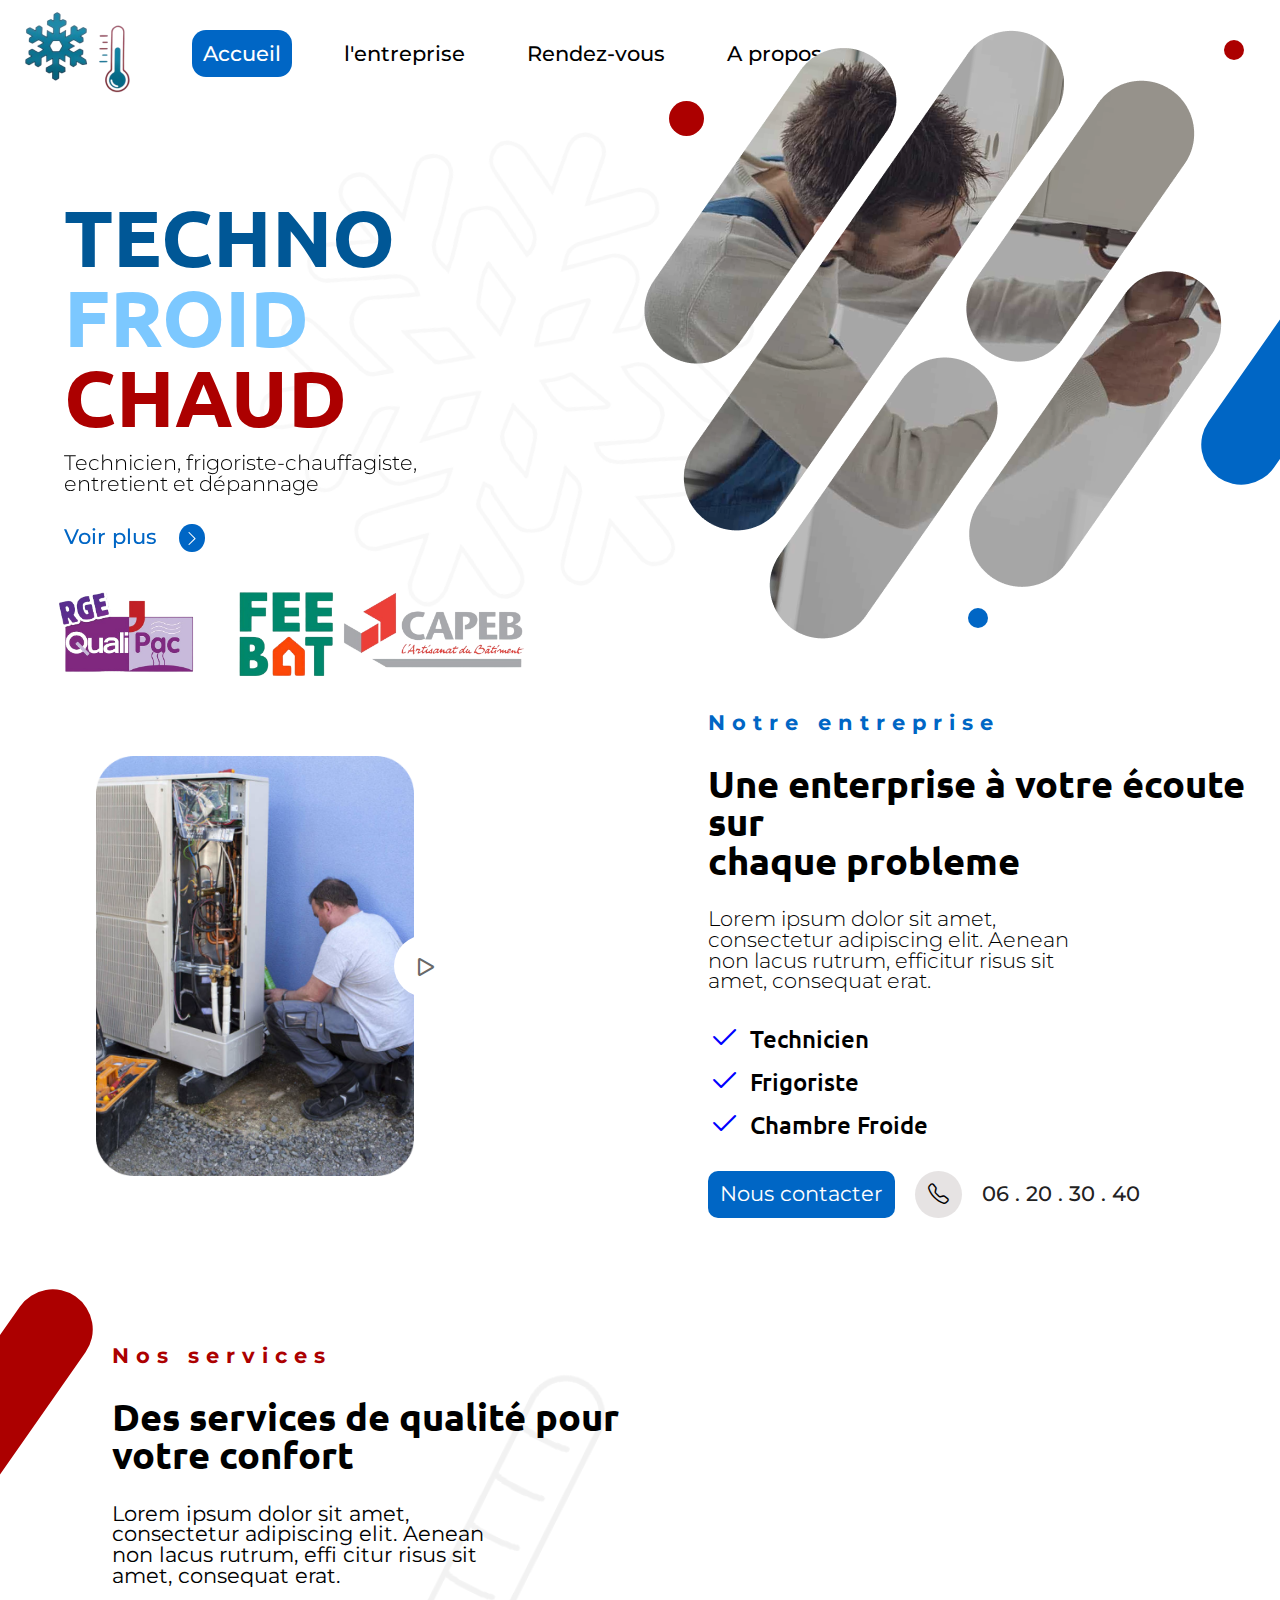
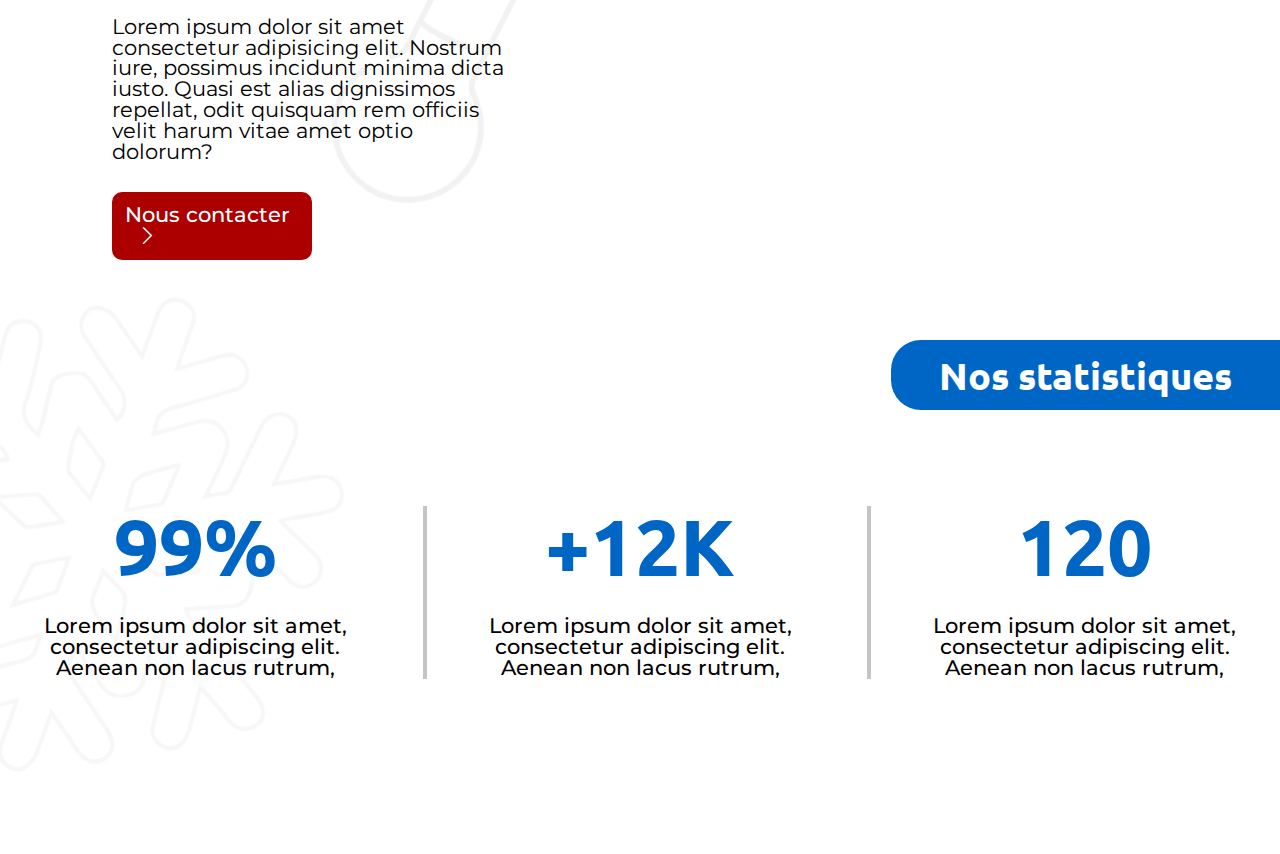
==== index.html @ da2370aa "add hot part and count part" ====
<!DOCTYPE html>
<html lang="en">
<head>
    <meta charset="UTF-8">
    <meta name="viewport" content="width=device-width, initial-scale=1.0">
    <link rel="icon" href="./images/icon.ico">
    <link rel="stylesheet" href="./assets/utils.css">
    <link rel="stylesheet" href="./assets/reset.css">
    <link rel="stylesheet" href="./assets/styles.css">
    <link rel="stylesheet" href="https://cdn.jsdelivr.net/npm/bootstrap-icons@1.11.3/font/bootstrap-icons.min.css">
    <link href="https://unpkg.com/aos@2.3.1/dist/aos.css" rel="stylesheet">
    <title>Techno Froid Chaud</title>
</head>
<header>
    <nav class="row ml-1 mt-05 navpc">
        <img src="./images/logo.png" alt="logo">
        <ul class="row gap-40 jc-c ai-c ml-3 navbar">
            <li><a href="#" class="nav_id">Accueil</a></li>
            <li><a href="#">l'entreprise</a></li>
            <li><a href="#">Rendez-vous</a></li>
            <li><a href="#">A propos</a></li>
        </ul>
    </nav>
    <nav class="row jc-spb ml-1 mt-05 navbar-phone z-3">
        <img src="./images/logo.png" alt="logo" class="logo">
        <i class="bi bi-list hamburger mr-1 showRotate"></i>
        <i class="bi bi-x-lg hiddenRotate cross abs"></i>
        <ul class="col abs gap-50 ai-c ml-3 navbar nav-links">
            <li><a href="#" class="nav_id">Accueil</a></li>
            <li><a href="#">l'entreprise</a></li>
            <li><a href="#">Rendez-vous</a></li>
            <li><a href="#">A propos</a></li>
        </ul>
        
    </nav>
 
</header>
<body>
    <span class="point-red red1" data-aos="fade-right"></span>
    <span class="point-red red2" data-aos="fade-down"></span>
    <span class="point-blue blue1" data-aos="fade-up"></span>
    <span class="oval-blue blue2"></span>
    <section class="row jc-b">
        <div class="ml-4 mt-6 z-1">
            <h1>
                <span class="bleu fs5">TECHNO</span>
                <span class="skyblue fs5">FROID</span><br>
                <span class="skyred fs5">CHAUD</span>
            </h1>
            <h4 class="subtitle mt-1 fs3">Technicien, frigoriste-chauffagiste, <br>entretient et dépannage </h4>
            <div class="row ai-c mt-2"> 
                <a href="#" class="more fs2">Voir plus
                <i class="bi bi-chevron-right cheveron"></i>
            </a>
            </div>
            <div class="row rge mt-2">
                <img src="./images/qualipac.png" alt="qualipac rge">
                <img src="./images/feebat.png" alt="qualipac rge">
                <img src="./images/capeb.png" alt="qualipac rge">   
            </div>
           
        </div>
        <div class="z-1"> 
            <img src="./images/personnage.png" alt="personnage" class="personnage">
        </div>
        <img src="./images/flocon.png" alt="flocon" class="abs flocon f1">
    </section>
    <section class="row jc-c gap-50 ml-4">
        <div class="row ai-c ml-2">
            <img src="./images/clim2.png" alt="climatisation" class="img-clim " data-aos="fade-up">
            <i class="bi bi-play"></i>
            <img src="./images/froide.png" alt="chambre froide" class="img-chambre-froide " data-aos="fade-down">
        </div>
        <div class="col gap-30 w-50">
            <h4 class="cold-subtitle">Notre entreprise</h4>
            <h2 class="cold-title">Une enterprise à votre écoute sur <br> chaque probleme</h2>
            <p class="cold-p">Lorem ipsum dolor sit amet, consectetur adipiscing elit. Aenean non lacus rutrum, efficitur risus sit amet, consequat erat.</p>
            <div class="col gap-10 jc-c cold-list">
                <div class="row ai-c gap-10">
                    <i class="bi bi-check2 blue fs2"></i>
                    <p class="cold-check-li">Technicien</p>
                </div>
                <div class="row ai-c gap-10">
                    <i class="bi bi-check2 blue fs2"></i>
                    <p class="cold-check-li">Frigoriste</p>
                </div>
                <div class="row ai-c gap-10">
                    <i class="bi bi-check2 blue fs2"></i>
                    <p class="cold-check-li">Chambre Froide</p>
                </div>
            </div>
            <div class="row ai-c gap-20">
                <a href="#" class="cold-btn">Nous contacter</a>
                <i class="bi bi-telephone cold-phone"></i>
                <a href="tel:06203040" class="cold-phone-number fs1-5">06 . 20 . 30 . 40</a>
            </div>
        </div>
    </section>
    <section class="row jc-c gap-50 ml-4 mt-6 relative">
        <div class="col gap-30 w-50 mt-2 pdl-3">
            <span class="oval-red red6"></span>
            <h4 class="hot-subtitle">Nos services</h4>
            <h2 class="hot-title">Des services de qualité pour <br> votre confort</h2>
            <p class="hot-p fs1-5">Lorem ipsum dolor sit amet, consectetur adipiscing elit. Aenean non lacus rutrum, effi citur risus sit amet, consequat erat.</p>
            <p class="hot-p">Lorem ipsum dolor sit amet consectetur adipisicing elit. Nostrum iure, possimus incidunt minima dicta iusto. Quasi est alias dignissimos repellat, odit quisquam rem officiis velit harum vitae amet optio dolorum?</p>
            <a class="hot-btn">Nous contacter &nbsp; <i class="bi bi-chevron-right"></i></a>
        </div>
        <div class="row jc-c ai-c gap-20">
            <span class="point-red red5" data-aos="fade-right"></span>
            <span class="point-red red4" data-aos="fade-down"></span>
           <img src="./images/chaleur.png" alt="chaleur" class="img-chaleur" data-aos="fade-right">
           <img src="./images/thermo.png" alt="thermo" class="img-thermo abs">
           <img src="./images/chaudierez.png" alt="image de chaudiere" class="img-chaudiere" data-aos="fade-left">
        </div>
    </section>
    <section class="mt-5 relative">
        <img src="./images/flocon.png" alt="flocon" class="abs flocon f2">
        <div class="stats-title-content row relative">
           
            <h1 class="stats-title">Nos statistiques</h1>
            <div class="target"></div>
            <span class="point-blue blue7" data-aos="fade-left"></span>
        </div>
        <div class="row jc-spb gap-50 mt-6 mr-2 ml-2">
            <div class="col jc-c ai-c gap-30 border-left">
                <p class="number" data-max="99" data-target="%">99%</p>
                <p class="text-c stats-subtitle">Lorem ipsum dolor sit amet, consectetur adipiscing elit. Aenean non lacus rutrum, </p>
            </div>
            <div class="col jc-c ai-c gap-30 border-left" >
              <div class="row jc-c ai-c">
                <span class="plus">+</span> <p class="number" data-max="12" data-target="K">12K</p>
              </div> 
                <p class="text-c stats-subtitle">Lorem ipsum dolor sit amet, consectetur adipiscing elit. Aenean non lacus rutrum, </p>
            </div>
            <div class="col jc-c ai-c gap-30">
                <p class="number" data-max="120">120</p>
                <p class="text-c stats-subtitle">Lorem ipsum dolor sit amet, consectetur adipiscing elit. Aenean non lacus rutrum, </p>
            </div>
        </div>
    </section>
    
    
    <script src="./assets/js/script.js"></script>
    <script src="https://unpkg.com/aos@2.3.1/dist/aos.js"></script>
    <script>
        AOS.init();
      </script>
</body>

</html>
---- assets/utils.css ----
/* Flex part */

.row{
    display: flex;
}

.col{
    display: flex;
    flex-direction: column;
}

.jc-c{
    justify-content: center;
}

.jc-b{
    justify-content: space-between;
}

.js-sa{
    justify-content: space-around;
}

.js-st{
    justify-content: flex-start;
}

.ai-c{
    align-items: center;
}


.ai-s{
    align-items: flex-start;
}

.f-w{
    flex-wrap: wrap;
}

.f-w-nw{
    flex-wrap: nowrap;
}

.gap-10{
    gap: 10px;
}

.gap-20{
    gap: 20px;
}

.gap-30{
    gap: 30px;
}

.gap-40{
    gap: 40px;
}

.gap-50{
    gap: 50px;
}

.gap-60{
    gap: 60px;
}


/* font-size */

.fs1{
    font-size: 1rem;
}

.fs1-5{
    font-size: 1.3rem;
}

.fs2{
    font-size: 2rem;
}

.fs3{
    font-size: 3rem;
}

.fs4{
    font-size: 4rem;
}

.fs5{
    font-size: 5rem;
}

@media screen and (max-width: 900px) {
    .fs1{
        font-size: 0.5rem;
    }

    .fs1-5{
        font-size: 0.8rem;
    }

    .fs2{
        font-size: 1.2rem;
    }

    .fs3{
        font-size: 1.5rem;
    }

    .fs4{
        font-size: 2rem;
    }

    .fs5{
        font-size: 3rem;
    }
    
}

/* text-position */

.text-c{
    text-align: center;
}

/*ul and a*/


a{
    text-decoration: none;
}

ul{
    list-style: none;
}


/*margin*/

.m-a{
    margin: auto;
}

.mt-05{
    margin-top: 0.5rem;
}

.mt-1{
    margin-top: 1rem;
}

.mt-2{
    margin-top: 2rem;
}

.mt-3{
    margin-top: 3rem;
}

.mt-4{
    margin-top: 4rem;
}

.mt-5{
    margin-top: 5rem;
}

.mt-6{
    margin-top: 6rem;
}

.ml-1{
    margin-left: 1rem;
}

.ml-2{
    margin-left: 2rem;
}

.ml-3{
    margin-left: 3rem;
}

.ml-4{
    margin-left: 4rem;
}

.mr-1{
    margin-right: 1rem;
}

.mr-2{
    margin-right: 2rem;
}

.mr-3{
    margin-right: 3rem;
}

.mr-4{
    margin-right: 4rem;
}

.mr-5{
    margin-right: 10rem;
}

.mb-1{
    margin-bottom: 1rem;
}

.fw-bold{
    font-weight: bold;
}

.mb-2{
    margin-bottom: 2rem;
}

.mb-3{
    margin-bottom: 3rem;
}

.mb-4{
    margin-bottom: 4rem;
}

.br-0{
    border-radius: 0 !important;
}


/*Colors*/

.grey{
    color: #333;
}

.white{
    color: #fff;
}

.black{
    color: #000;
}

.red{
    color: red;
}

.blue{
    color: blue;
}

.green{
    color: green;
}

.light-green{
    color: #9DFF00;
}

.yellow{
    color: yellow;
}

.orange{
    color: orange;
}

.purple{
    color: purple;
}

/*background-color*/

.bg-grey{
    background-color: #333;
}

.bg-white{
    background-color: #fff;
}

.bg-black{
    background-color: #000;
}

.bg-red{
    background-color: red;
}

.bg-blue{
    background-color: blue;
}

.bg-green{
    background-color: green;
}

.bg-yellow{
    background-color: yellow;
}

.bg-orange{
    background-color: orange;
}

.bg-purple{
    background-color: purple;
}



/**/

.pdt-1{
    padding-top: 1rem;
}

.pdt-2{
    padding-top: 2rem;
}

.pdt-3{
    padding-top: 3rem;
}

.pdt-4{
    padding-top: 4rem;
}

.pdt-6{
    padding-top: 6rem;
}

.pdt-15{
    padding-top: 15rem;
}

.pdl-1{
    padding-left: 1rem;
}

.pdl-2{
    padding-left: 2rem;
}

.pdl-3{
    padding-left: 3rem;
}

.pdl-4{
    padding-left: 4rem;
}

.pdr-1{
    padding-right: 1rem;
}


.pdr-2{
    padding-right: 2rem;
}

.pdr-3{
    padding-right: 3rem;
}

.pdr-4{
    padding-right: 4rem;
}


.pdb-1{
    padding-bottom: 1rem;
}

.pdb-2{
    padding-bottom: 2rem;
}

.pdb-3{
    padding-bottom: 3rem;
}

.pdb-4{
    padding-bottom: 4rem;
}

/* position */

.abs{
    position: absolute;
}

/*z-index*/

.z-1{
    z-index: 1;
}

.z-2{
    z-index: 2;
}

.z-3{
    z-index: 3;
}

.z-4{
    z-index: 4;
}

.w-35 {
    width: 35em
}

.w-50{
    width: 50%;
}

.w-75{
    width: 75%;
}


.hidden{
    display: none;
}

.bleu{
    color: #005796;
}

.skyblue{
    color : #7CC8FF;
}

.skyred{
    color : #AC0000;
}

.relative{
    position: relative;
}
---- assets/styles.css ----
@import url('https://fonts.googleapis.com/css2?family=Montserrat:ital,wght@0,100..900;1,100..900&family=Ubuntu:ital,wght@0,300;0,400;0,500;0,700;1,300;1,400;1,500;1,700&display=swap');

body , header , footer{
    overflow-x: hidden;
}
.navbar {
    font-family: 'Montserrat', sans-serif;
}

.navbar a{
    color: black;
    padding: 0.7rem;
    font-size: 1.3rem;
    font-weight: 500;
}

.navbar-phone {
    font-family: 'Montserrat', sans-serif;
    display: none;
}

.navbar-phone a{
    color: black;
    padding: 0.7rem;
    font-size: 1.3rem;
    font-weight: 500;
}

.nav_id{
    color: white !important;
    background-color: #0066C5;
    border-radius: 14px;
}

.point-red{
    display: block;
    background-color: #AC0000;
    border-radius: 50%;
    position: absolute;
}


.point-blue{
    display: block;
    background-color: #0066C5;
    border-radius: 50%;
    position: absolute;
}


.oval-blue{
    display: block;
    background-color: #0066C5;
    border-radius: 60px;
    position: absolute;
}


.oval-red{
    display: block;
    background-color: #AC0000;
    border-radius: 60px;
    position: absolute;
}

.hamburger{
    display: none;
    z-index: 1000;
} 

.cross{
    display: none;
    z-index: 1000;
    right: 20px;
}

.showRotate{
    opacity: 1;
    transition: all 0.8s ease;
}

.hiddenRotate{
    opacity: 0;
    transform: rotate(180deg);
    transition: all 0.5s ease;
}   


.nav-links{
    right: -100%;
    top: 0px;
    padding: 3rem;
    background-color: rgb(255, 255, 255);
    box-shadow: 0px 0px 10px rgba(0, 0, 0, 0.1);
    transition: all 0.5s ease;
}

.open{
    right: 0px;
    transition: all 0.5s ease;
    z-index: 3;
}

@media screen and (max-width: 900px){
    .navpc {
        display: none;
    }

    .navbar-phone{
        display: flex;
        justify-content: space-between;
        align-items: center;
    }
    .hamburger{
        display: block;
        font-size: 2.5rem;
        cursor: pointer;
    }

    .cross{
        display: block;
        font-size: 2.5rem;
        cursor: pointer;
    }
    
}

/*header part*/

h1 span{
    font-size: 3.5rem;
    font-family: 'Ubuntu', sans-serif;
    font-weight: 700;
    animation: titleAnim 1s ease;
}


@keyframes titleAnim{
    0%{
        margin-left: -8rem;
    }
    100%{
        margin-left: 0rem;
    }
    
}



.subtitle{
    font-size: 1.3rem;
    font-family: 'Montserrat', sans-serif;
    font-weight: 300;
}

.more{
    font-size: 1.3rem;
    font-family: 'Montserrat', sans-serif;
    font-weight: 500;
    color: #0066C5;
}

.cheveron{
    font-size: 1rem;
    color: #ffffff;
    background-color: #0066C5;
    padding: 0.3rem;
    margin-left: 1rem;
    border-radius: 50%;
    animation: animCheveron 4s infinite;
    transition: all 0.5s ease;
}


@keyframes animCheveron{
    0%{
        margin-left: 1rem;
    }
    50%{
        margin-left: 1.5rem;
    }
    100%{
        margin-left: 1rem;
    }
    
}

.flocon{
    opacity: 0.03;
    height: 550px;
    z-index: 0;
    transform: rotate(80deg);
    pointer-events: none;
}

.f1{
    right: 500px;
    top: 95px;
    z-index: 0;
}


.personnage {
   margin-top: -6rem;
}

.red1{
    right: 576px;
    height: 35px;
    width: 35px;
}

.red2{
    right: 36px;
    top: 40px;
    height: 20px;
    width: 20px;
}

.blue1{
    right: 292px;
    top: 608px;
    height: 20px;
    width: 20px;
}



.blue2{
    right: -50px;
    top: 250px;
    height: 250px; 
    width: 80px;
    transform: rotate(35deg);
}

.rge img{
    height: 110px;
    margin-left: -3rem;
}

.img-clim{
    height: 420px;
    margin-right: -20px;
}

.img-chambre-froide{
    height: 380px;
    margin-left: -20px;
    margin-top: 90px;
}

.bi-play{
    font-size: 2rem;
    color: #696969;
    padding: 1rem;
    border-radius: 50%;
    background-color: rgb(255, 255, 255);
    height: 30px;
    z-index: 3;
}

.cold-subtitle{
    font-size: 1.3rem;
    font-family: 'Montserrat', sans-serif;
    font-weight: 700;
    letter-spacing: 7px;
    color: #0066C5;
}

.cold-title{
    font-size: 2.4rem;
    font-family: 'Ubuntu', sans-serif;
    font-weight: 700;
    color: #000000;
}

.cold-p{
    font-size: 1.3rem;
    font-family: 'Montserrat', sans-serif;
    font-weight: 300;
    color: #000000;
    width: 70%;
}

.cold-list{
    font-size: 1.3rem;
    font-family: 'Montserrat', sans-serif;
    font-weight: 300;
    color: #000000;
    width: 70%;
}
.cold-check-li{
    font-size: 1.5rem;
    font-family: 'Ubuntu', sans-serif;
    font-weight: 500;
}


.cold-btn{
    color: white;
    padding: 0.8rem;
    background-color: #0066C5;
    border-radius: 10px;
    font-size: 1.3rem;
    font-family: 'Montserrat', sans-serif;
    transition: all 0.5s ease;
}

.cold-btn:hover{
    background-color: #045397;
    transition: all 0.5s ease;
    box-shadow: 0px 0px 10px rgba(0, 0, 0, 0.1);
}

.cold-phone{
    background-color: #e6e3e3;
    padding: .8rem;
    font-size: 1.3rem;
    border-radius: 50%;
}

.cold-phone-number{
    color: #222222;
    font-family: 'Montserrat', sans-serif;
    font-weight: 500;
}



.hot-subtitle{
    font-size: 1.3rem;
    font-family: 'Montserrat', sans-serif;
    font-weight: 700;
    letter-spacing: 7px;
    color: #AC0000;
}

.hot-title{
    font-size: 2.4rem;
    font-family: 'Ubuntu', sans-serif;
    font-weight: 700;
    color: #000000;
}

.hot-p{
    width: 70%;
    font-size: 1.3rem;
    font-family: 'Montserrat', sans-serif;
}

.hot-btn{
    color: white;
    padding: 0.8rem;
    background-color: #AC0000;
    border-radius: 10px;
    font-size: 1.3rem;
    font-family: 'Montserrat', sans-serif;
    transition: all 0.5s ease;
    width: 30%;
    font-weight: 500;
}

.hot-btn:hover{
    background-color: #810101;
    transition: all 0.5s ease;
    box-shadow: 0px 0px 10px rgba(0, 0, 0, 0.1);
    cursor: pointer;
}


.img-thermo{
    height: 600px;
    right: 33rem;
}

.img-chaleur{
    height: 450px;
}

.img-chaudiere{
    height: 350px;
}

.red4{
    right: 256px;
    top: 0px;
    height: 30px;
    width: 30px;
    z-index: 3;
}  

.red5{
    right: 600px;
    top: 450px;
    height: 20px;
    width: 20px;
    z-index: 3;
}  

.red6{
    left: -100px;
    top: -40px;
    height: 250px; 
    width: 80px;
    transform: rotate(35deg);
}


.stats-title{
    display: block;
    font-size: 2.4rem;
    font-family: 'Ubuntu', sans-serif;
    font-weight: 700;
    color: #ffffff;
    background-color: #0066C5;
    text-align: right ;
    border-top-left-radius: 30px;
    border-bottom-left-radius: 30px;  
    padding: 1rem 3rem;
}


.f2{
    left: -180px;
    top: -80px;
}


.stats-title-content{
    display: flex;
    justify-content: flex-end;
}


.blue7{
    right: 450px;
    top: 20px;
    height: 30px;
    width: 30px;
    z-index: 3;
}

.number{
    font-size: 5rem;
    font-family: 'Ubuntu', sans-serif;
    font-weight: 700;
    color: #0066C5;
}

.stats-subtitle{
    font-size: 1.3rem;
    font-family: 'Montserrat', sans-serif;
    font-weight: 500;
}

.border-left{
    border-right: 4px solid #c5c5c5;
    padding-right: 4rem;
}

.plus{
    font-size: 5rem;
    color: #0066C5;
    font-weight: 700;
    font-family: 'Ubuntu', sans-serif;
}
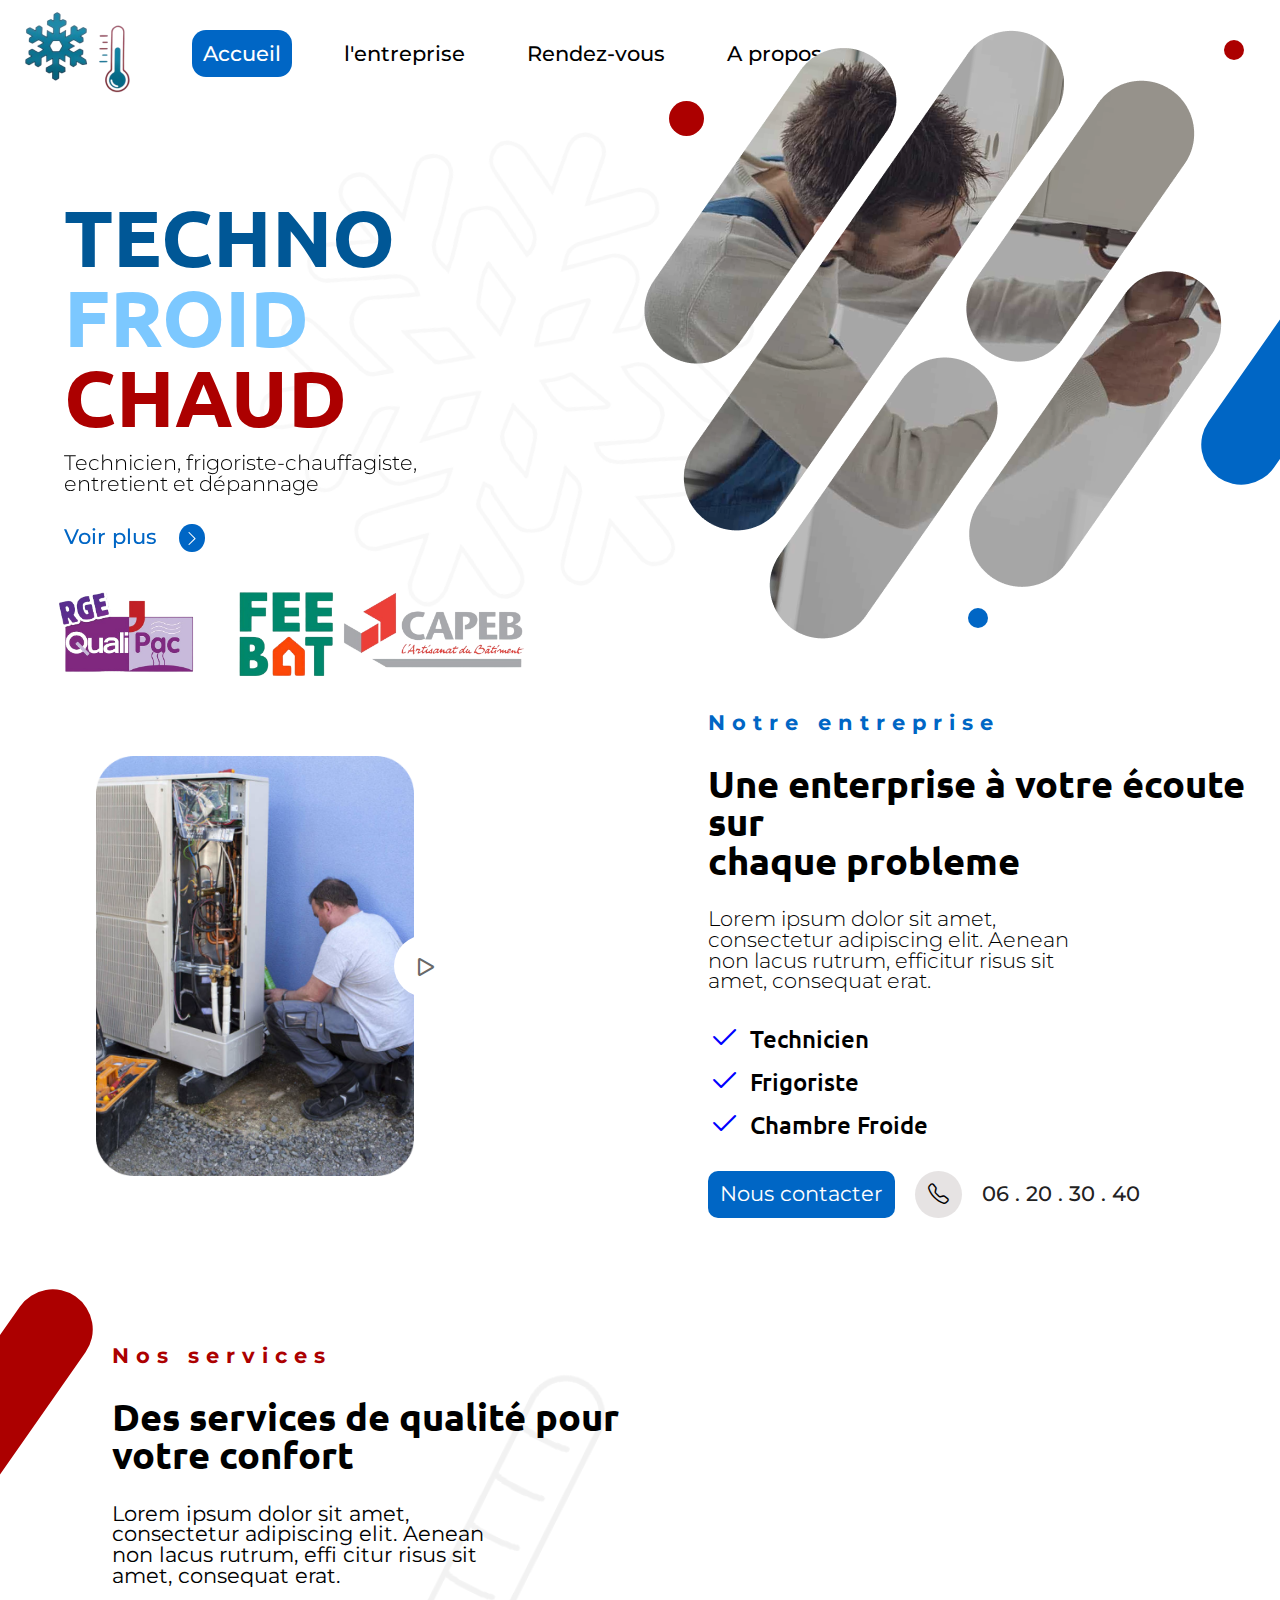
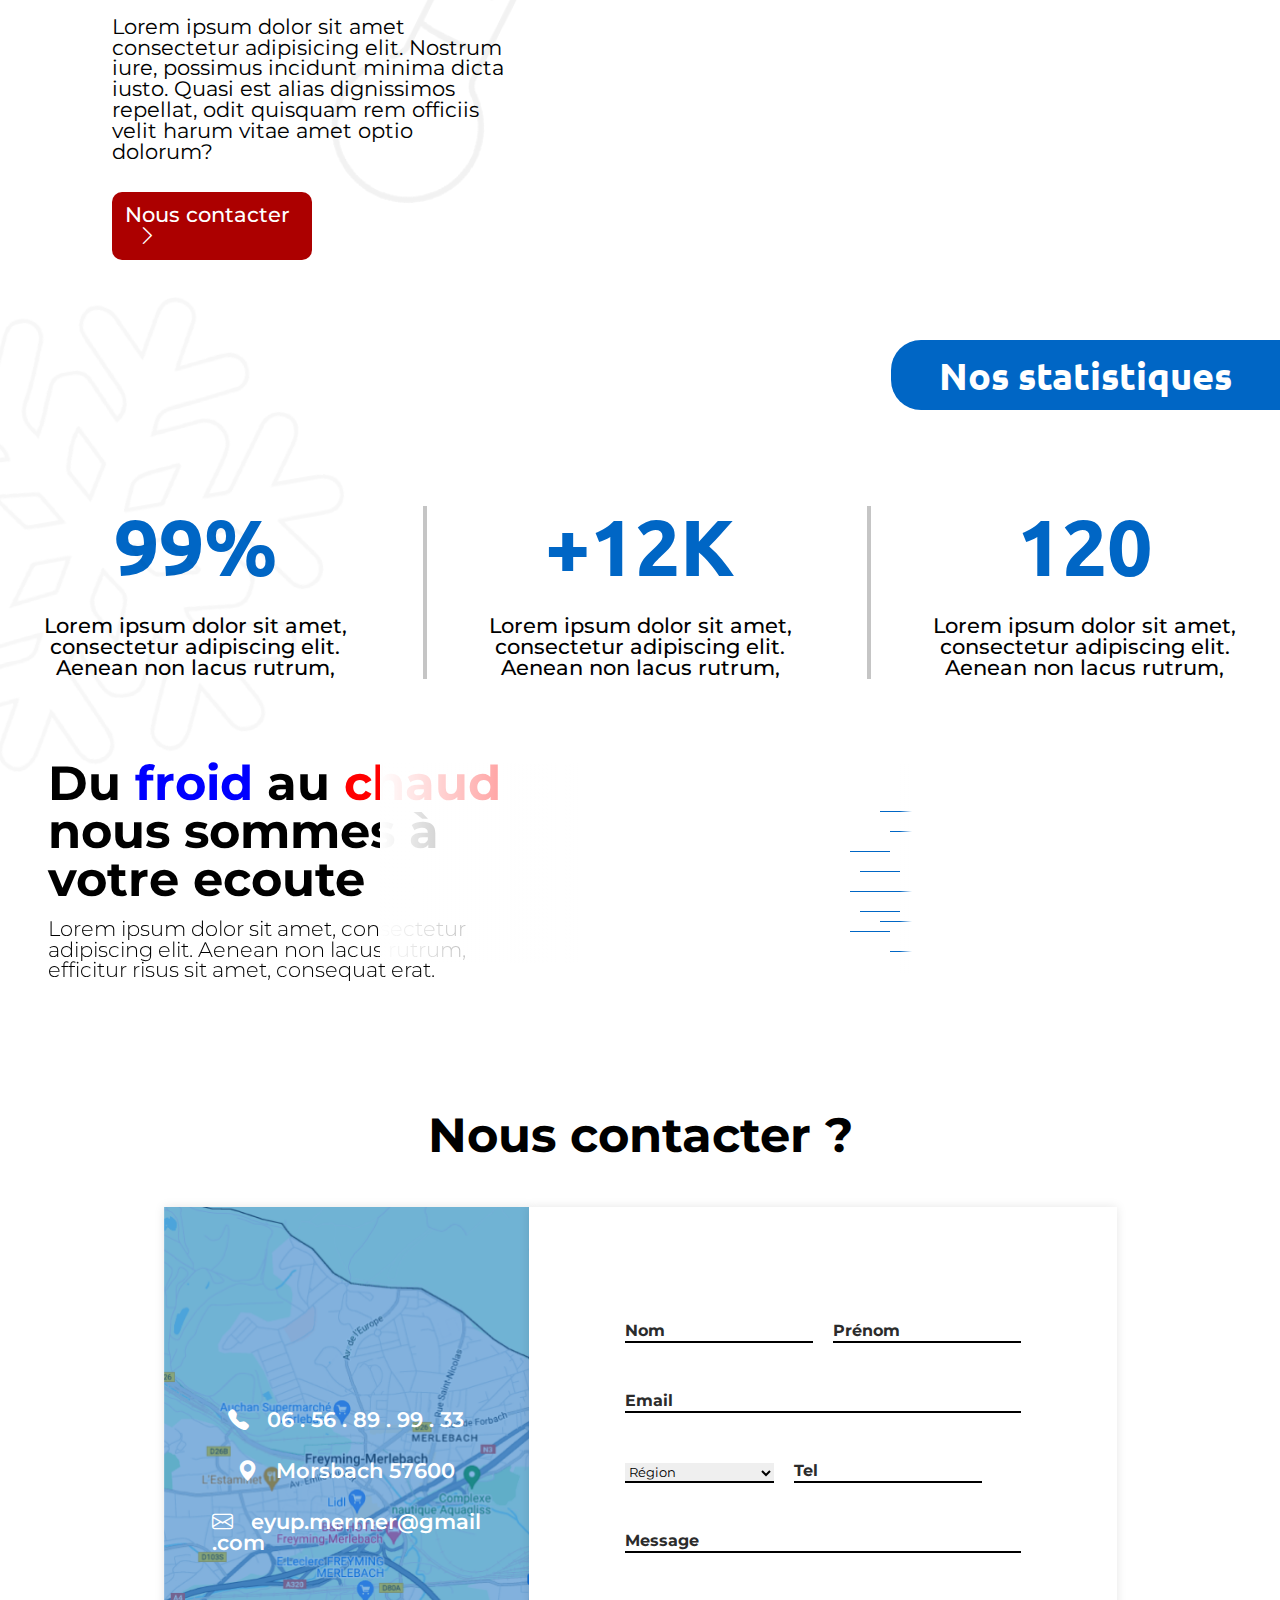
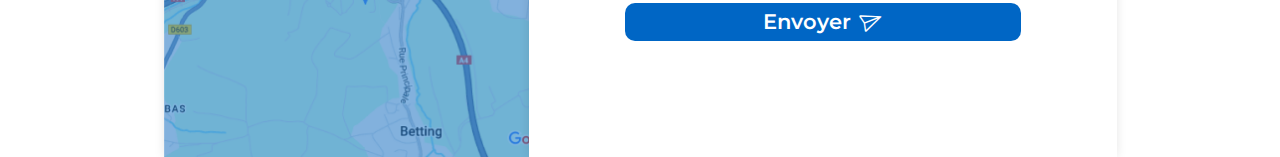
==== commit 599c8feb: "ajout du formulaire et de l'animation vent" ====
--- a/index.html
+++ b/index.html
@@ -1,14 +1,24 @@
 <!DOCTYPE html>
-<html lang="en">
+<html lang="fr">
 <head>
     <meta charset="UTF-8">
     <meta name="viewport" content="width=device-width, initial-scale=1.0">
+    <meta name="description" content="Techno Froid Chaud, une entreprise de technicien, frigoriste-chauffagiste, entretient et dépannage">
     <link rel="icon" href="./images/icon.ico">
     <link rel="stylesheet" href="./assets/utils.css">
     <link rel="stylesheet" href="./assets/reset.css">
     <link rel="stylesheet" href="./assets/styles.css">
     <link rel="stylesheet" href="https://cdn.jsdelivr.net/npm/bootstrap-icons@1.11.3/font/bootstrap-icons.min.css">
     <link href="https://unpkg.com/aos@2.3.1/dist/aos.css" rel="stylesheet">
+    <!-- Google tag (gtag.js) -->
+    <script async src="https://www.googletagmanager.com/gtag/js?id=G-JNS7M0CRRK"></script>
+    <script>
+    window.dataLayer = window.dataLayer || [];
+    function gtag(){dataLayer.push(arguments);}
+    gtag('js', new Date());
+
+    gtag('config', 'G-JNS7M0CRRK');
+    </script>
     <title>Techno Froid Chaud</title>
 </head>
 <header>
@@ -128,7 +138,7 @@
             </div>
             <div class="col jc-c ai-c gap-30 border-left" >
               <div class="row jc-c ai-c">
-                <span class="plus">+</span> <p class="number" data-max="12" data-target="K">12K</p>
+                <span class="plus">+</span> <p class="number" data-max="13" data-target="K">12K</p>
               </div> 
                 <p class="text-c stats-subtitle">Lorem ipsum dolor sit amet, consectetur adipiscing elit. Aenean non lacus rutrum, </p>
             </div>
@@ -137,6 +147,83 @@
                 <p class="text-c stats-subtitle">Lorem ipsum dolor sit amet, consectetur adipiscing elit. Aenean non lacus rutrum, </p>
             </div>
         </div>
+    </section>
+
+    <section class="mt-5 ml-3 row relative">
+    <div>
+        <h2 class="vent">Du <span class="blue"> froid </span> au <span class="red"> chaud </span>nous sommes à votre ecoute</h2>
+        <p class="vent-p mt-1">Lorem ipsum dolor sit amet, consectetur adipiscing elit. Aenean non lacus rutrum, efficitur risus sit amet, consequat erat.</p>
+    </div>
+    <div class="relative ventilo">
+        <img src="./images/elicer.png" alt="elice" class="elicer" data-aos="fade-right">
+        <ul>
+            <li class="vent-trait1"></li>
+            <li class="vent-trait2"></li>
+            <li class="vent-trait3"></li>
+            <li class="vent-trait4"></li>
+            <li class="vent-trait5"></li>
+            <li class="vent-trait6"></li>
+            <li class="vent-trait7"></li>
+            <li class="vent-trait8"></li>
+            <li class="vent-trait9"></li>
+            <li class="vent-trait10"></li>
+            <li class="vent-trait11"></li>
+            <li class="vent-trait12"></li>
+            <li class="vent-trait13"></li>
+            <li class="vent-trait14"></li>
+            <li class="vent-trait15"></li>
+        </ul>
+
+        <div class="fondu abs"></div>
+        <div class="fondu2 abs"></div>
+
+    </div>
+    </section>
+
+    <section>
+        <h2 class="text-c fs3 mb-3 montserrat bold">Nous contacter ?</h2>
+    <div class="row jc-c ai-c">
+        <div class="col gap-30 info-carte ai-c jc-c">
+            <p><i class="bi bi-telephone-fill"></i> &nbsp; 06 . 56 . 89 . 99 . 33</p>
+            <p><i class="bi bi-geo-alt-fill"></i> &nbsp; Morsbach 57600</p>
+            <p><i class="bi bi-envelope"></i> &nbsp; eyup.mermer@gmail<br>.com</p>
+        </div>
+        <div class="form-content col jc-c ai-c"> 
+        <form action="./assets/php/mail.php" method="post" class="col gap-50">
+        <div class="row gap-20">
+        <div class="col relative">
+            <input type="text" name="nom" id="nom" placeholder="Dupont" class="form-test"  maxlength="15" required>
+            <label class="label-form abs" for="nom">Nom</label>
+        </div>
+        <div class="col relative">
+            <input type="text" name="prenom" id="prenom" placeholder="Jean" class="form-test"  maxlength="15" required>
+            <label class="label-form abs" for="prenom">Prénom</label>
+        </div>
+        </div>
+        <div class="col relative">
+            <input type="email" name="email" id="email" placeholder="Email" class="form-test" maxlength="30" required>
+            <label class="label-form abs" for="email">Email</label>
+        </div>
+            <div class="row gap-20">
+            <select name="region" class="form-test2" required>
+                <option value="" disabled selected class="defaultselec">Région</option>
+                <option value="Forbach">Moselle</option>
+                <option value="Metz">Alsace</option>
+                <option value="Meurthe">Meurthe-et-Moselle</option>
+              </select>    
+            <div class="col relative">
+            <input type="tel" name="tel" id="tel" placeholder="Téléphone" class="form-test" maxlength="20">
+            <label class="label-form abs" for="tel">Tel</label>
+            </div>
+        </div>
+        <div class="col relative">     
+            <input name="message" id="message" cols="30" rows="10" placeholder="J'ai besoin d'aide pour ma chaudière" class="form-test"></input>
+            <label class="label-form abs" for="message">Message</label>
+        </div>
+            <button type="submit" class="send ">Envoyer <span class="plane"><i class="bi bi-send"></i></span></button>
+        </form>
+        </div>
+    </div>
     </section>
     
     
--- a/assets/utils.css
+++ b/assets/utils.css
@@ -446,4 +446,18 @@
 
 .relative{
     position: relative;
+}
+
+
+.montserrat{
+    font-family: 'Montserrat', sans-serif;
+}
+
+.ubuntu{
+    font-family: 'Ubuntu', sans-serif;
+}
+
+
+.bold{
+    font-weight: bold;
 }--- a/assets/styles.css
+++ b/assets/styles.css
@@ -2,6 +2,7 @@
 
 body , header , footer{
     overflow-x: hidden;
+    width: 100vw;
 }
 .navbar {
     font-family: 'Montserrat', sans-serif;
@@ -464,4 +465,404 @@
     color: #0066C5;
     font-weight: 700;
     font-family: 'Ubuntu', sans-serif;
-}+}
+
+
+.vent{
+    font-size: 3rem;
+    font-family: 'Montserrat', sans-serif;
+    font-weight: 700;
+    width: 50%;
+}
+
+.vent-p{
+    font-size: 1.3rem;
+    font-family: 'Montserrat', sans-serif;
+    font-weight: 300;
+    width: 50%;
+}
+
+
+.elicer{
+    transform-origin: 51% 48%;
+    transform: rotate(180deg);
+    animation: rotate 1s infinite linear;
+    position: absolute;
+    pointer-events: none;
+}
+
+
+@keyframes rotate{
+    0%{
+        transform: rotate(0deg);
+    }
+    100%{
+        transform: rotate(360deg);
+    }
+    
+}
+
+
+.ventilo{
+    height: 400px;
+    width: 400px;
+    margin-top: -3rem;
+}
+
+
+
+@keyframes trait {
+    0%{
+        opacity: 1;
+        right: 300px;
+    }
+
+    99%{
+        right: 800px;
+    }
+
+    100%{
+        opacity: 0;
+        right: 300px;
+    }
+    
+}
+
+.vent-trait1{
+    height: 0.3px;
+    width: 90px;
+    background-color: #0066C5;
+    position: absolute;
+    top: 180px;
+    right: 340px;
+    animation: trait 2s infinite linear;
+}
+
+.vent-trait2{
+    height: 0.3px;
+    width: 40px;
+    background-color: #0066C5;
+    position: absolute;
+    top: 100px;
+    right: 320px;
+    animation: trait 2s infinite linear;
+    animation-delay: 1s;
+}
+
+.vent-trait3{
+    height: 0.3px;
+    width: 40px;
+    background-color: #0066C5;
+    position: absolute;
+    top: 260px;
+    right: 320px;
+    animation: trait 2s infinite linear;
+    animation-delay: 1.2s;
+}
+
+
+.vent-trait4{
+    height: 0.3px;
+    width: 40px;
+    background-color: #0066C5;
+    position: absolute;
+    top: 180px;
+    right: 380px;
+    animation: trait 2s infinite linear;
+    animation-delay: 1.4s;
+
+}
+
+
+.vent-trait5{
+    height: 0.3px;
+    width: 40px;
+    background-color: #0066C5;
+    position: absolute;
+    top: 140px;
+    right: 310px;
+    animation: trait 2s infinite linear;
+    animation-delay: 1.6s;
+
+}
+
+.vent-trait6{
+    height: 0.3px;
+    width: 40px;
+    background-color: #0066C5;
+    position: absolute;
+    top: 220px;
+    right: 310px;
+    animation: trait 2s infinite linear;
+    animation-delay: 1.8s;
+}
+
+
+.vent-trait7{
+    height: 0.3px;
+    width: 40px;
+    background-color: #0066C5;
+    position: absolute;
+    top: 160px;
+    right: 380px;
+    animation: trait 2s infinite linear;
+    animation-delay: 2s;
+
+}
+
+
+
+.vent-trait8{
+    height: 0.3px;
+    width: 40px;
+    background-color: #0066C5;
+    position: absolute;
+    top: 200px;
+    right: 380px;
+    animation: trait 2s infinite linear;
+    animation-delay: 2.2s;
+
+}
+
+
+.vent-trait9{
+    height: 0.3px;
+    width: 40px;
+    background-color: #0066C5;
+    position: absolute;
+    top: 120px;
+    right: 350px;
+    animation: trait 2s infinite linear;
+    animation-delay: 2.4s;
+}
+
+
+.vent-trait10{
+    height: 0.3px;
+    width: 40px;
+    background-color: #0066C5;
+    position: absolute;
+    top: 240px;
+    right: 350px;
+    animation: trait 2s infinite linear;
+    animation-delay: 2.6s;
+}
+
+.vent-trait11{
+    height: 0.3px;
+    width: 40px;
+    background-color: #0066C5;
+    position: absolute;
+    top: 140px;
+    right: 390px;
+    animation: trait 2s infinite linear;
+    animation-delay: 2.8s;
+}
+
+.vent-trait12{
+    height: 0.3px;
+    width: 40px;
+    background-color: #0066C5;
+    position: absolute;
+    top: 220px;
+    right: 390px;
+    animation: trait 2s infinite linear;
+    animation-delay: 3s;
+}
+
+.vent-trait13{
+    height: 0.3px;
+    width: 40px;
+    background-color: #0066C5;
+    position: absolute;
+    top: 100px;
+    right: 360px;
+    animation: trait 2s infinite linear;
+    animation-delay: 3.2s;
+}
+
+.vent-trait14{
+    height: 0.3px;
+    width: 40px;
+    background-color: #0066C5;
+    position: absolute;
+    top: 210px;
+    right: 360px;
+    animation: trait 2s infinite linear;
+    animation-delay: 3.4s;
+}
+
+.vent-trait15{
+    height: 0.3px;
+    width: 40px;
+    background-color: #0066C5;
+    position: absolute;
+    top: 120px;
+    right: 330px;
+    animation: trait 2s infinite linear;
+    animation-delay: 3.6s;
+}
+
+
+.fondu{
+    height: 200px;
+    width: 200px;
+    margin-top: -3rem;
+    background: linear-gradient(to left, rgba(0, 102, 197, 0) 0%, rgba(255, 255, 255, 0.5) 15%, #ffffff 100%);
+    right: 700px;
+    top: 100px;
+}
+
+.fondu2{
+    height: 210px;
+    width: 80px;
+    margin-top: -3rem;
+    background: linear-gradient(to right, rgba(238, 0, 0, 0) 0%, #ffffff 15%, #ffffff 100%);
+    right: 300px;
+    top: 100px;
+}
+
+
+
+.info-carte{
+    font-size: 1.3rem;
+    font-family: 'Montserrat', sans-serif;
+    font-weight: 600;
+    color: #ffffff;
+    background-image: url(../images/carte.png);
+    box-shadow: 0px 0px 10px rgba(0, 0, 0, 0.1);
+    background-size: cover;
+    background-repeat: no-repeat;
+    height: 550px;
+    padding-left: 3rem;
+    padding-right: 3rem;
+}
+
+.form-test{
+    border: none;
+    border-bottom: 2px solid black;
+    outline: none;
+    font-family: 'Montserrat', sans-serif;  
+}
+
+.form-test::placeholder{
+    font-size: 0.8rem;
+    font-family: 'Montserrat', sans-serif;
+    font-weight: 300;
+    color: #2b2b2b; 
+    opacity: 0;
+}
+
+.form-test:focus , .form-test:not(:placeholder-shown){
+    border-bottom: 2px solid #0066C5;
+}
+
+
+.label-form{
+    font-size: 1rem;
+    font-family: 'Montserrat', sans-serif;
+    font-weight: 700;
+    color: #2b2b2b;
+    top: 0rem;
+    transition: all 0.2s ease;
+}
+
+
+.form-test:focus::placeholder{
+    opacity: 1;
+    transition: all 0.2s ease;
+}
+
+
+.form-content{
+    background-color: #ffffff;
+    box-shadow: 0px 0px 10px rgba(0, 0, 0, 0.1);
+    height: 550px;
+    padding-left: 6rem;
+    padding-right: 6rem;
+    
+}
+
+.form-test:focus ~ .label-form , .form-test:not(:placeholder-shown) ~ .label-form{
+    top: -1.2rem;
+    color: #0066C5;
+    transition: all 0.2s ease;
+}
+
+
+.form-test:not(:focus):invalid:not(:placeholder-shown) {
+    border-bottom: 2px solid #AC0000;
+}
+
+.form-test:not(:focus):invalid:not(:placeholder-shown) ~ .label-form{
+    color: #AC0000;
+}
+
+
+.textareah{
+    height: 200px;
+}
+
+
+
+.form-test2{
+    border: none;
+    border-bottom: 2px solid black;
+    outline: none;
+    font-family: 'Montserrat', sans-serif;  
+}
+
+.form-test2:user-valid{
+    border-bottom: 2px solid #0066C5;
+}
+
+
+.form-test2::placeholder{
+    font-size: 0.8rem;
+    font-family: 'Montserrat', sans-serif;
+    font-weight: 300;
+    color: #2b2b2b; 
+    opacity: 0;
+}
+
+
+.defaultselec{
+    color: #949494;
+    font-style: italic;
+    top: 0rem;
+    transition: all 0.2s ease;
+}
+
+
+.send{
+    padding: .4rem;
+    background-color: #0066C5;
+    border: none;
+    color: white;
+    font-size: 1.3rem;
+    font-family: 'Montserrat', sans-serif;
+    font-weight: 600;
+    border-radius: 10px;
+    transition: all 0.5s ease;
+}
+
+.send:hover{
+    background-color: #045397;
+    transition: all 0.5s ease;
+    box-shadow: 0px 0px 10px rgba(0, 0, 0, 0.1);
+    cursor: pointer;
+}
+
+
+.plane i::before{
+    transform: rotate(24deg);
+    transition: all 0.5s ease;
+    margin-right: .2rem;
+}
+
+
+.send:hover .plane i::before{
+    transform: rotate(45deg);
+    transition: all 0.5s ease;
+}
+
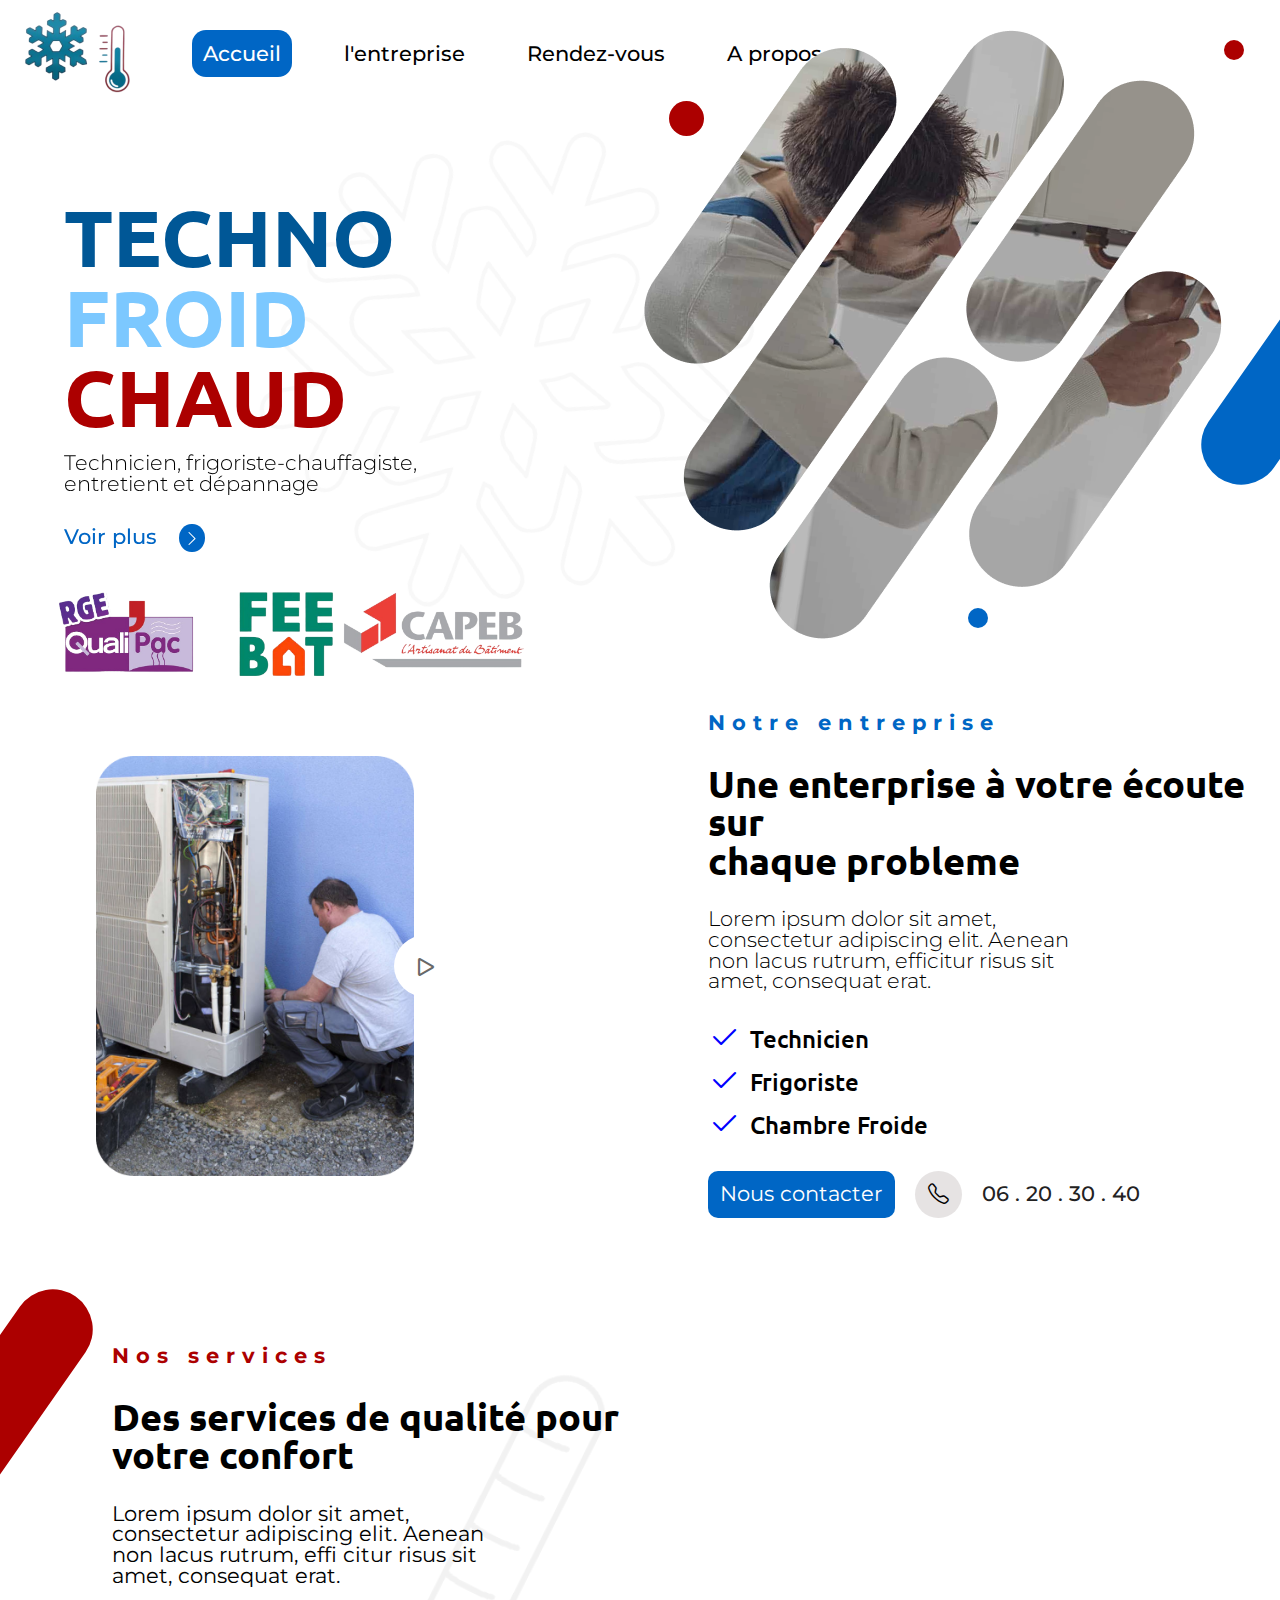
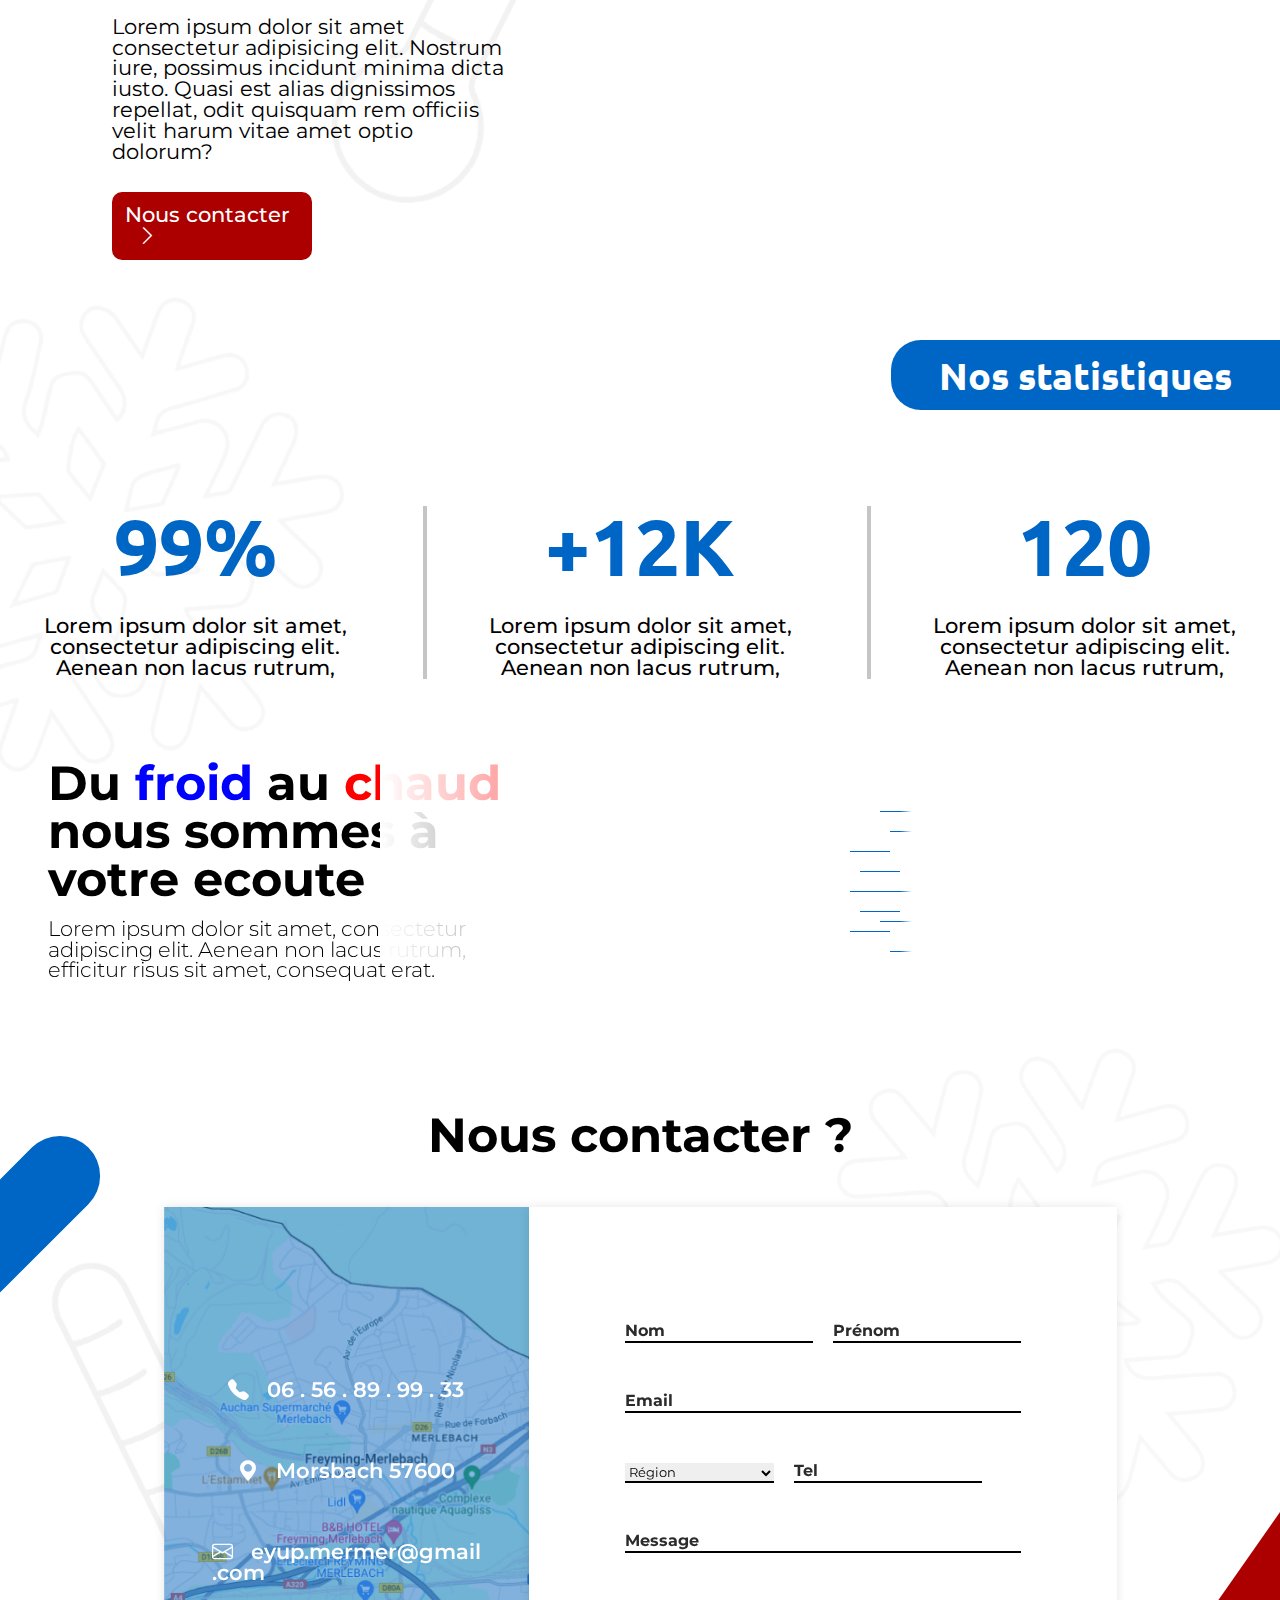
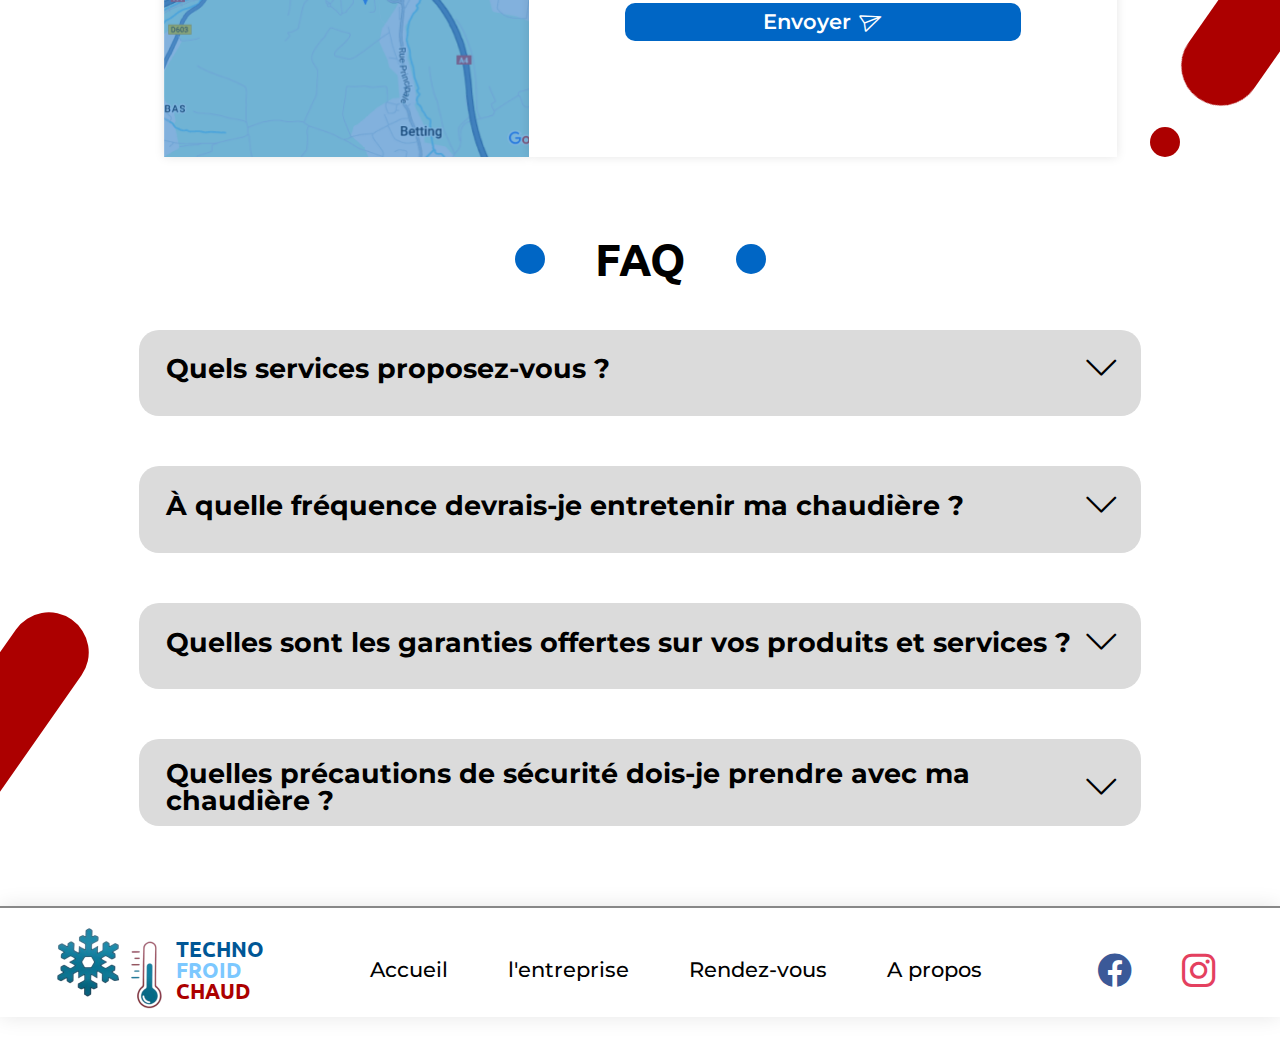
==== commit 4e9eab41: "ajout de la partie FAQ et du footer" ====
--- a/index.html
+++ b/index.html
@@ -180,10 +180,17 @@
     </div>
     </section>
 
-    <section>
+    <section class="relative">
+        <span class="oval-blue blue9" ></span>
+        <span class="point-blue blue10" data-aos="fade-right"></span>
+        <span class="oval-red red9"></span>
+        <span class="point-red red10"></span>
+        <img src="./images/thermo.png" alt="thermo" class="img-thermo2 abs">
+        <img src="./images/flocon.png" alt="flocon" class="abs flocon f3">
+        
         <h2 class="text-c fs3 mb-3 montserrat bold">Nous contacter ?</h2>
-    <div class="row jc-c ai-c">
-        <div class="col gap-30 info-carte ai-c jc-c">
+    <div class="row jc-c ai-c z-5">
+        <div class="col gap-60 info-carte ai-c jc-c">
             <p><i class="bi bi-telephone-fill"></i> &nbsp; 06 . 56 . 89 . 99 . 33</p>
             <p><i class="bi bi-geo-alt-fill"></i> &nbsp; Morsbach 57600</p>
             <p><i class="bi bi-envelope"></i> &nbsp; eyup.mermer@gmail<br>.com</p>
@@ -201,7 +208,7 @@
         </div>
         </div>
         <div class="col relative">
-            <input type="email" name="email" id="email" placeholder="Email" class="form-test" maxlength="30" required>
+            <input type="email" name="email" id="email" placeholder="Email" class="form-test" maxlength="155" required>
             <label class="label-form abs" for="email">Email</label>
         </div>
             <div class="row gap-20">
@@ -225,7 +232,59 @@
         </div>
     </div>
     </section>
-    
+    <section class="mt-5 relative">
+        <span class="point-blue blue14" data-aos="fade-right"></span>
+        <span class="oval-red red14"></span>
+        <span class="point-red red15" data-aos="fade-down"></span>
+        <div class=" row jc-c ai-c gap-50">
+            <span class="special-blue-1" ></span>
+            <h2 class="text-c title-faq">FAQ</h2>
+            <span class="special-blue-1" ></span>
+        </div>
+
+        <div class="col jc-c ai-c mt-3 gap-50">
+         <div class="col question-content w-75 question-closed relative" >
+            <div class="row jc-b ai-c">
+                <h2 class="question-title">Quels services proposez-vous ?</h2>
+                <i class="bi bi-chevron-down chev-question"></i>
+            </div>
+            <p class="mt-3 reponse abs">Découvrez notre gamme complète de services de confiance pour votre confort thermique. De la réparation de chaudières à la construction de chambres froides, en passant par l'installation et l'entretien de climatisation, notre équipe d'experts certifiés est là pour répondre à tous vos besoins. Avec des services de chauffagiste, de frigoriste et de dépannage disponibles, nous garantissons un travail de qualité et une satisfaction client optimale.</p>
+        </div>
+        <div class="col question-content w-75 question-closed relative">
+            <div class="row jc-b ai-c">
+                <h2 class="question-title">À quelle fréquence devrais-je entretenir ma chaudière ?</h2>
+                <i class="bi bi-chevron-down chev-question"></i>
+            </div>
+            <p class="mt-3 reponse abs">Il est recommandé d'entretenir votre chaudière une fois par an. Un entretien régulier permet de garantir son bon fonctionnement, d'améliorer son efficacité énergétique et de prolonger sa durée de vie. De plus, cela assure la sécurité de votre foyer en réduisant les risques de pannes et d'émissions de monoxyde de carbone.</p>
+        </div>
+
+        <div class="col question-content w-75 question-closed relative">
+            <div class="row jc-b ai-c">
+                <h2 class="question-title">Quelles sont les garanties offertes sur vos produits et services ?</h2>
+                <i class="bi bi-chevron-down chev-question"></i>
+            </div>
+            <p class="mt-3 reponse abs">Nous offrons une garantie de 3 ans sur tous nos produits et services. Cette garantie couvre les réparations, l'installation de chaudières, de chambres froides, de systèmes de climatisation, ainsi que les services de chauffage et de dépannage. Vous pouvez compter sur notre expertise pour assurer le bon fonctionnement et la durabilité de vos équipements, avec l'assurance que toute intervention sera prise en charge pendant cette période. Votre satisfaction et votre tranquillité d'esprit sont notre priorité.</p>
+        </div>
+
+        <div class="col question-content w-75 question-closed relative">
+            <div class="row jc-b ai-c">
+                <h2 class="question-title">Quelles précautions de sécurité dois-je prendre avec ma chaudière ?</h2>
+                <i class="bi bi-chevron-down chev-question"></i>
+            </div>
+            <p class="mt-3 reponse abs">Pour garantir la sécurité de votre chaudière, prenez quelques précautions essentielles. Faites entretenir votre chaudière par un professionnel au moins une fois par an pour prévenir les pannes. Assurez-vous que la zone autour de la chaudière est bien ventilée pour éviter toute accumulation de gaz. Installez un détecteur de monoxyde de carbone à proximité pour détecter toute fuite éventuelle et protéger votre foyer. Ces mesures simples vous aideront à maintenir un environnement sûr et sécurisé.</p>
+        </div>
+           
+        </div>
+       
+    </section>
+
+
+    <div class="succes popup">
+        <h3 class="text-c">Votre message à bien été envoyé merci !</h3>
+    </div>
+    <div class="error popup">
+        <h3 class="text-c">Erreur lors de l'envoie du message</h3>
+    </div>
     
     <script src="./assets/js/script.js"></script>
     <script src="https://unpkg.com/aos@2.3.1/dist/aos.js"></script>
@@ -234,6 +293,33 @@
       </script>
 </body>
 
+<footer class="mt-5">
+    <div class="row jc-b ai-c ml-1 mt-1">
+        <div class="row jc-c ai-c ml-2">
+            <img src="./images/logo.png" alt="logo" class="logo">
+            <h5>
+                <span class="bleu fs1-5 bold ubuntu">TECHNO</span><br>
+                <span class="skyblue fs1-5 bold ubuntu">FROID</span><br>
+                <span class="skyred fs1-5 bold ubuntu">CHAUD</span><br>
+            </h5>
+        </div>
+       
+        <ul class="row gap-60 ai-c ml-3">
+            <li><a href="#" class="menu-footer">Accueil</a></li>
+            <li><a href="#" class="menu-footer">l'entreprise</a></li>
+            <li><a href="#" class="menu-footer">Rendez-vous</a></li>
+            <li><a href="#" class="menu-footer">A propos</a></li>
+        </ul>
+        <div>
+
+   
+    </div>
+    <div class="row jc-c ai-c gap-50 mr-4">
+        <a href="#" class="social facebook"><i class="bi bi-facebook"></i></a>
+        <a href="#" class="social instagram"><i class="bi bi-instagram"></i></a>
+    </div>
+</footer>
+
 </html>
 
 
--- a/assets/styles.css
+++ b/assets/styles.css
@@ -866,3 +866,213 @@
     transition: all 0.5s ease;
 }
 
+
+.popup{
+    font-size: 1.3rem;
+    font-family: 'Montserrat', sans-serif;
+    font-weight: 600;
+    position: fixed;
+    bottom: 10px;
+    right: -900px;
+    padding: 1rem;
+    z-index: 1000;
+    color: #ffffff;
+    transition: all 0.5s ease;
+}
+
+.succes{
+    background-color: #28ad00;
+}
+
+.error{
+    background-color: #ff0000;
+}
+
+
+.showpopup{
+    right: 0px;
+    transition: all 0.5s ease;
+}
+
+
+.blue9{
+    left: -40px;
+    top: 0px;
+    height: 250px;
+    width: 80px;
+    transform: rotate(45deg);
+}
+
+.blue10{
+    left: 110px;
+    top: -10px;
+    height: 30px;
+    width: 30px;
+}
+
+.img-thermo2{
+    height: 600px;
+    left: -6rem;
+    top: 4rem;
+    z-index: -1;
+    transform: rotate(307deg);
+}
+
+
+.red10{
+    right: 100px;
+    bottom: 0px;
+    height: 30px;
+    width: 30px;
+}
+
+.red9{
+    right: -30px;
+    top: 360px;
+    height: 250px; 
+    width: 80px;
+    transform: rotate(35deg);
+}
+
+.f3{
+    top: -100px;
+    right: -30px;
+    z-index: -1;
+}
+
+
+.special-blue-1{
+    height: 30px;
+    width: 30px;
+    background-color: #0066C5;
+    border-radius: 50%;
+}
+
+.title-faq{
+    font-size: 2.8rem;
+    font-family: 'Ubuntu', sans-serif;
+    font-weight: 700;
+    color: #000000;
+}
+
+
+.question-content{
+    background-color: rgb(219, 219, 219);
+    padding: 1.3rem;
+    border-radius: 20px;
+    height: 45px;
+    transition: all 0.5s ease;
+}
+
+.question-content h2{
+    font-size: 1.7rem;
+    font-family: 'Montserrat', sans-serif;
+    font-weight: 700;
+    color: #000000;
+    padding-left: 0.4rem;
+}
+
+.question-content i{
+    font-size: 2.3rem;
+    font-family: 'Montserrat', sans-serif;
+    font-weight: 900;
+    color: #000000;
+}
+
+
+.question-content:hover{
+    cursor: pointer;
+}
+
+
+.question-open {
+    height: 280px;
+    transition: all 0.5s ease;
+}
+
+.reponse{
+    font-size: 1.3rem;
+    font-family: 'Montserrat', sans-serif;
+    font-weight: 500;
+    color: #000000;
+    top: 4rem;
+    left: 3rem;
+    pointer-events: none;
+    opacity: 0;
+    
+    width: 90%;
+    line-height: 1.4;
+}
+
+.op{
+    opacity: 1 !important;
+    transition: all 0.5s ease;
+}
+
+.rotateChev{
+    transform: rotate(180deg);
+    transition: all 0.5s ease;
+}
+
+.bi-chevron-down{
+    transition: all 0.5s ease;
+}
+
+.blue14{
+    right: 70px;
+    top: 300px;
+    height: 30px;
+    width: 30px;
+}
+
+
+
+
+/*footer*/
+
+footer{
+    border-top: 2px solid #888888;
+    box-shadow: 0px 0px 20px rgba(0, 0, 0, 0.1);
+}
+
+.menu-footer{
+    font-size: 1.3rem;
+    font-family: 'Montserrat', sans-serif;
+    font-weight: 500;
+    color: #000000;
+    transition: all 0.5s ease;
+}
+
+.menu-footer:hover{
+    color: #0066C5;
+    transition: all 0.5s ease;
+}
+
+.social i::before{
+    font-size: 2.1rem;
+}
+
+
+.facebook{
+    color: #3b5998;
+}
+
+.instagram{
+    color: #e4405f;
+}
+
+
+.red14{
+    left: -40px;
+    top: 360px;
+    height: 250px; 
+    width: 80px;
+    transform: rotate(35deg);
+}
+
+.red15{
+    left: 80px;
+    top: 330px;
+    height: 30px;
+    width: 30px;
+}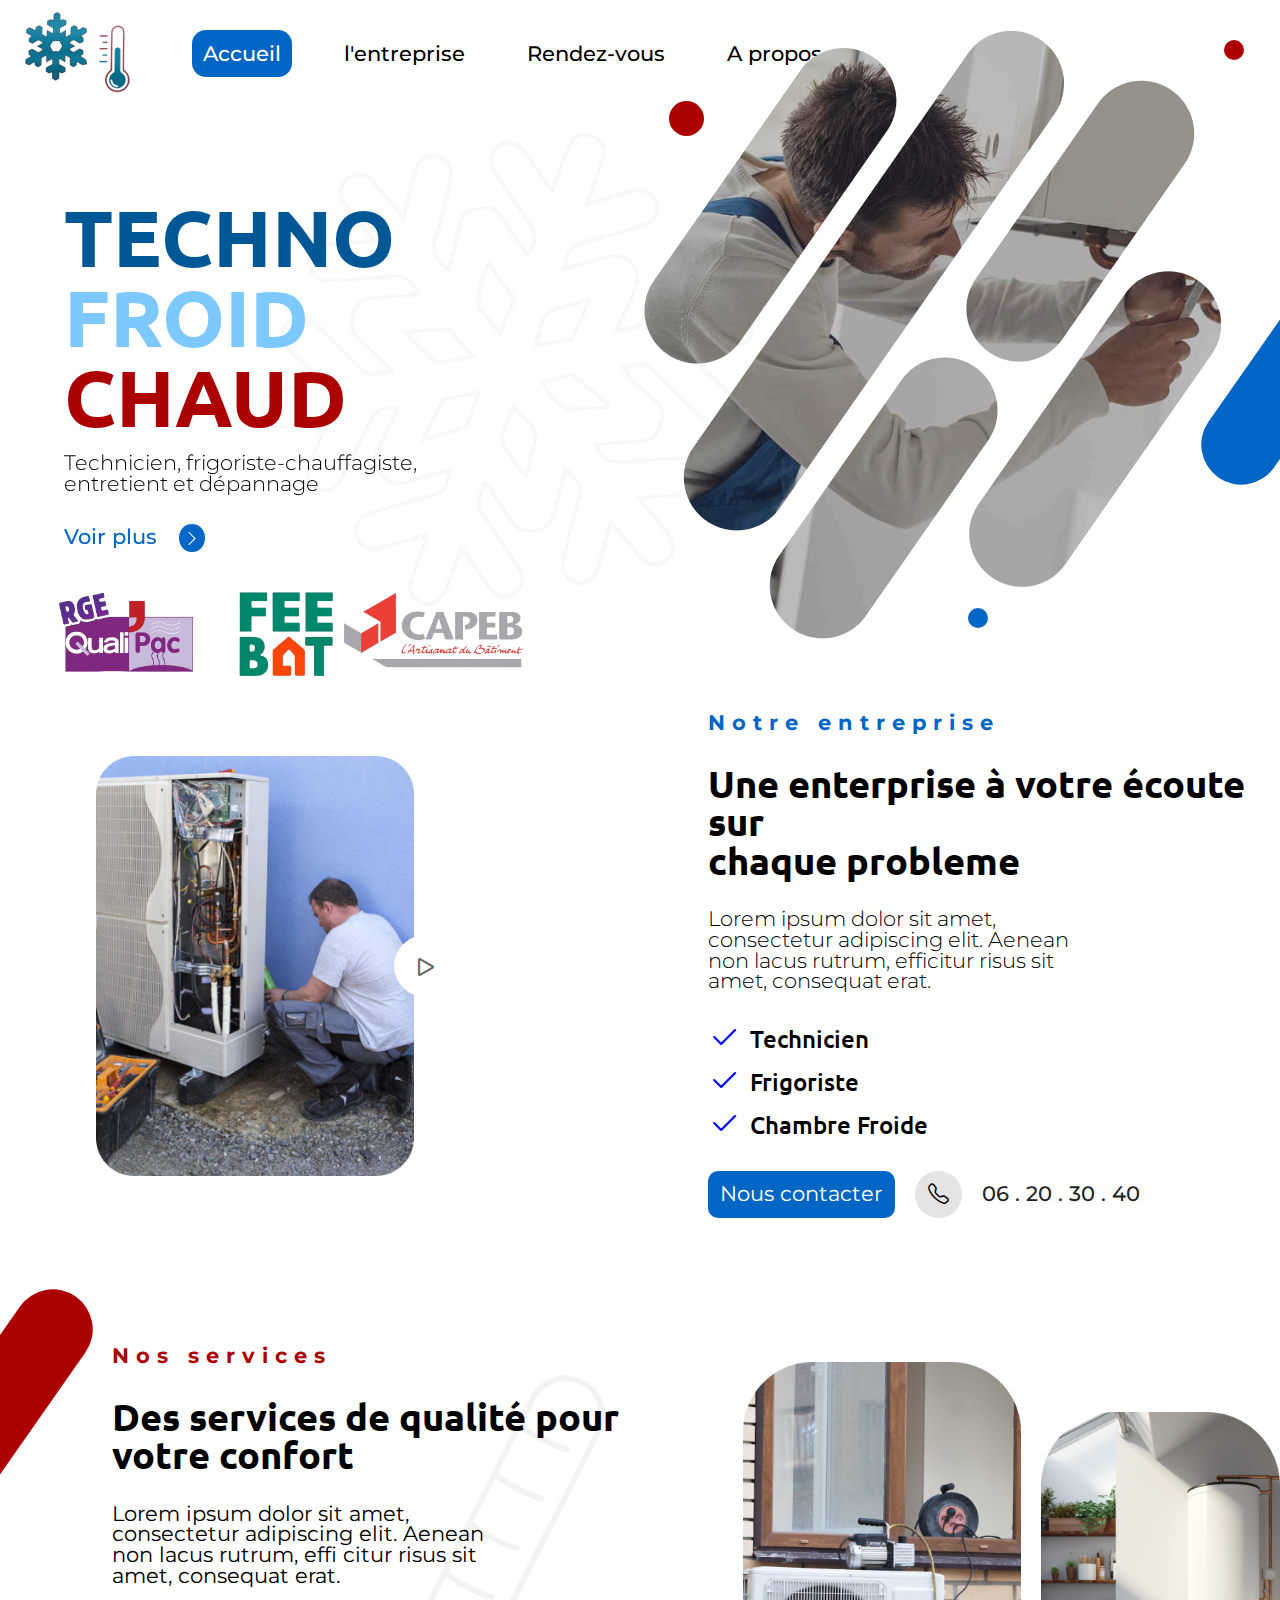
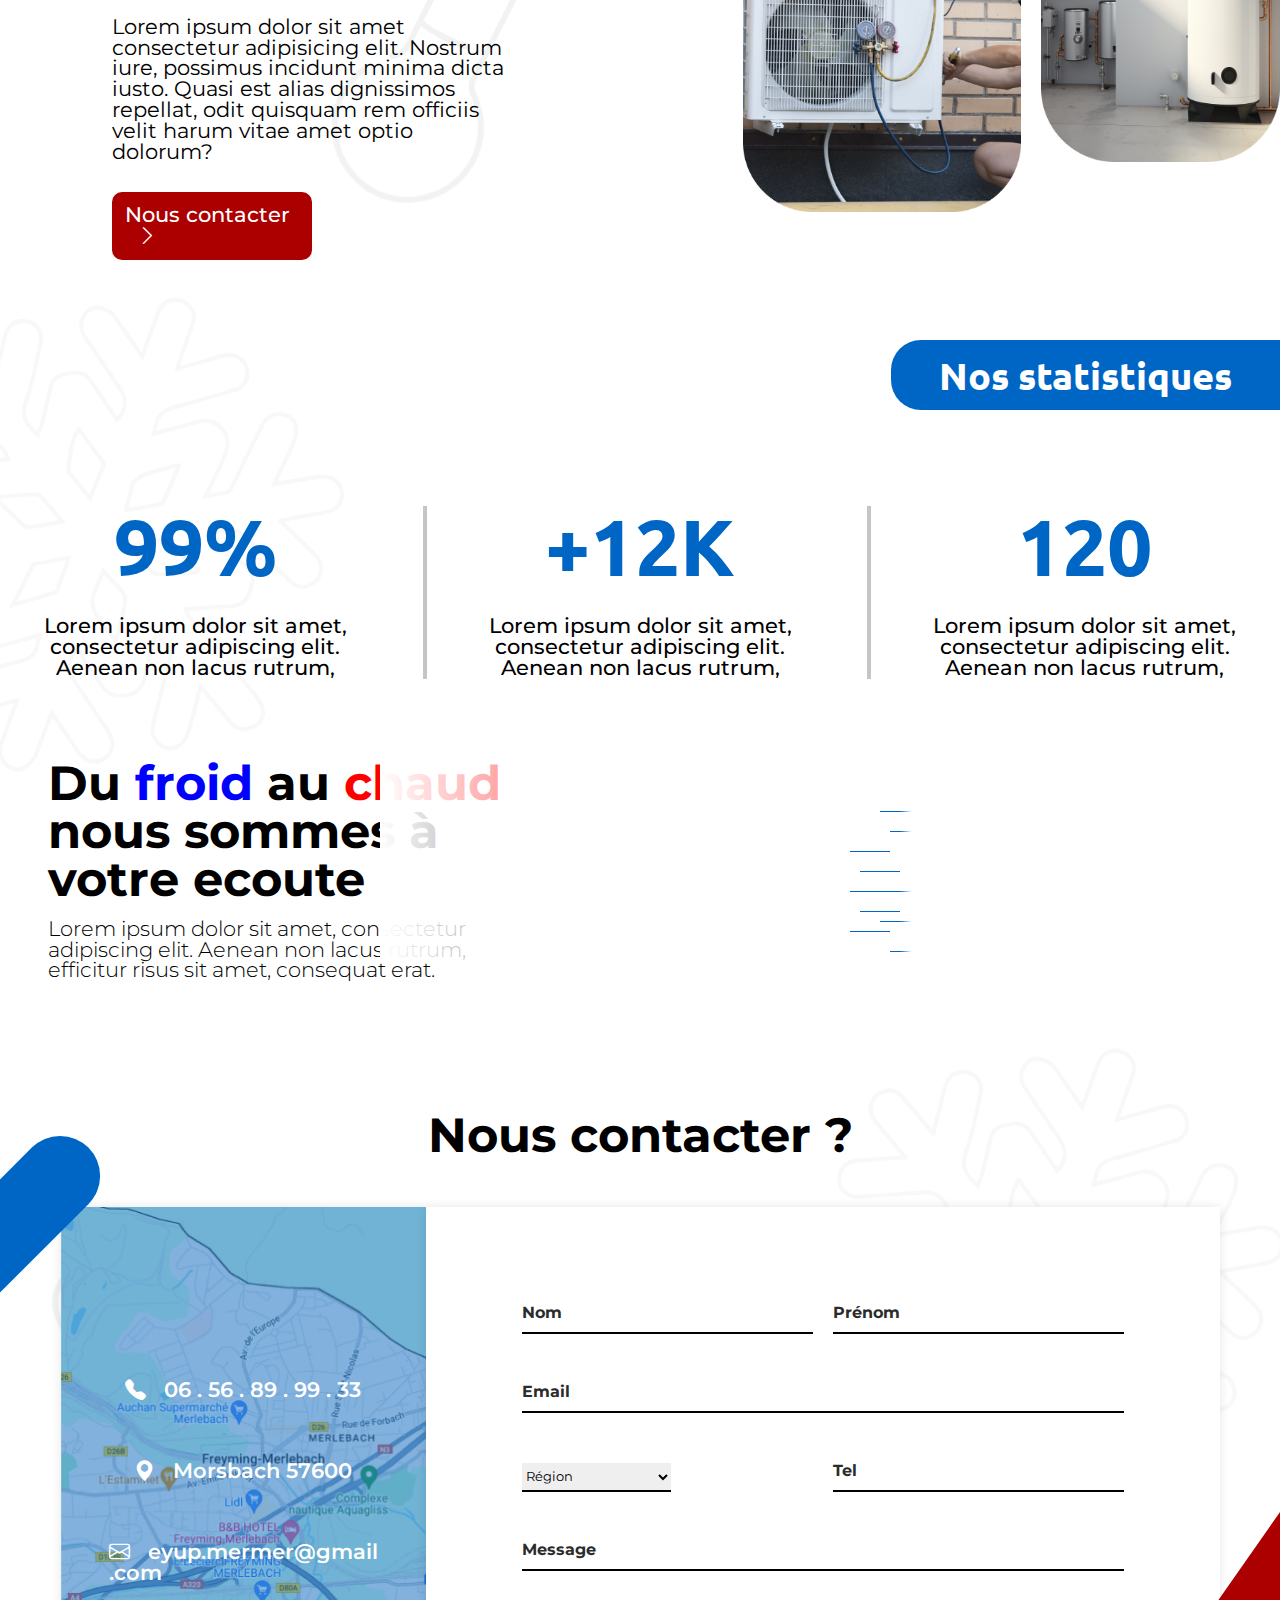
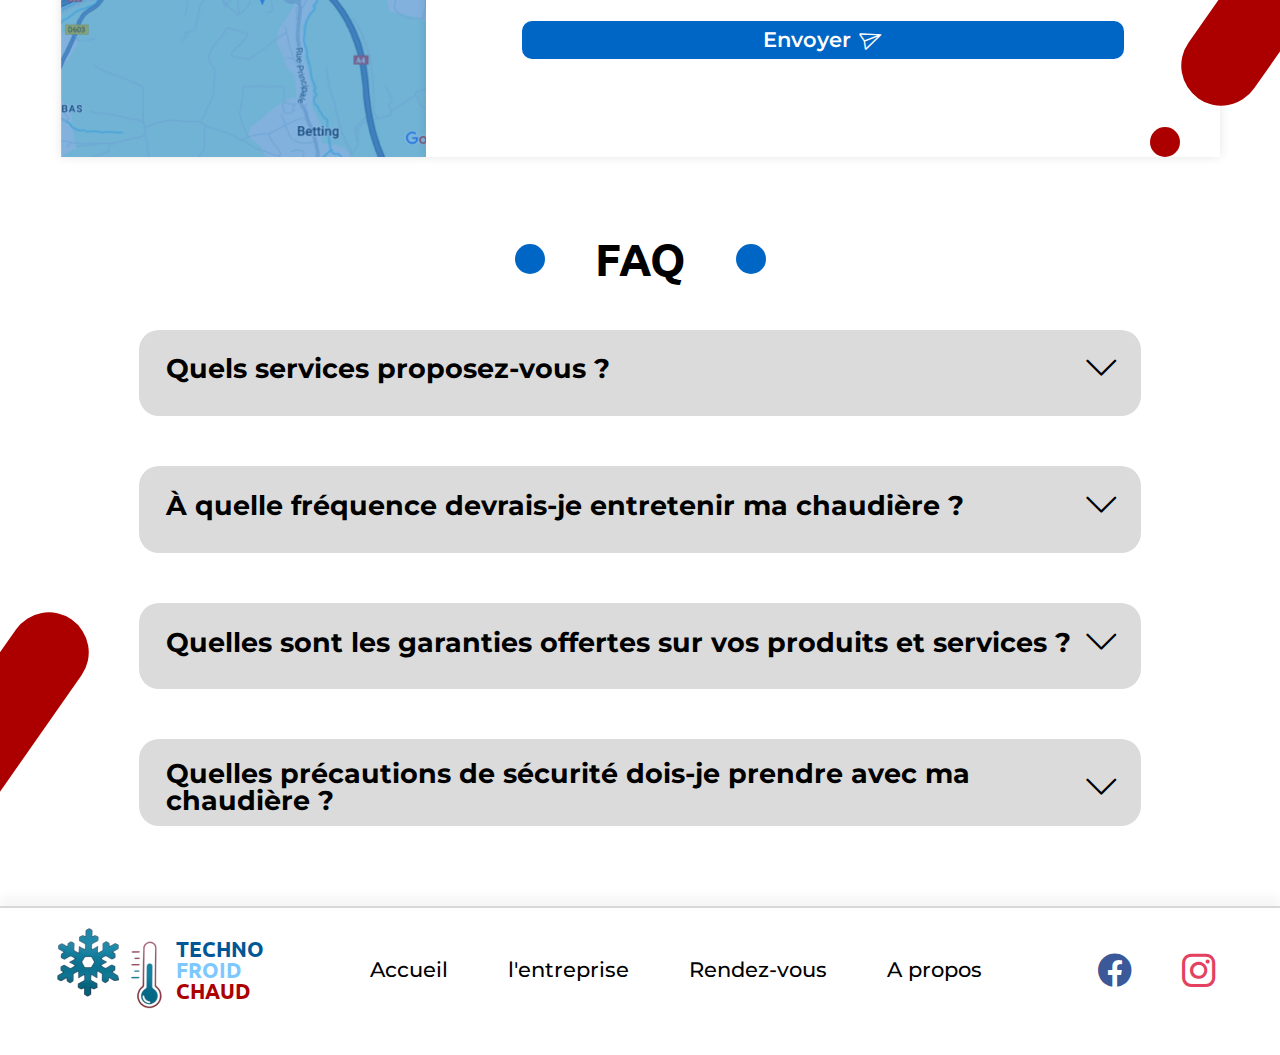
==== commit b8f1e0e1: "moitier du responsive" ====
--- a/index.html
+++ b/index.html
@@ -51,7 +51,7 @@
     <span class="point-blue blue1" data-aos="fade-up"></span>
     <span class="oval-blue blue2"></span>
     <section class="row jc-b">
-        <div class="ml-4 mt-6 z-1">
+        <div class="header-content z-1">
             <h1>
                 <span class="bleu fs5">TECHNO</span>
                 <span class="skyblue fs5">FROID</span><br>
@@ -75,13 +75,13 @@
         </div>
         <img src="./images/flocon.png" alt="flocon" class="abs flocon f1">
     </section>
-    <section class="row jc-c gap-50 ml-4">
-        <div class="row ai-c ml-2">
+    <section class="row2 jc-c gap-50 ml-4">
+        <div class="row ai-c img-cold-content">
             <img src="./images/clim2.png" alt="climatisation" class="img-clim " data-aos="fade-up">
             <i class="bi bi-play"></i>
             <img src="./images/froide.png" alt="chambre froide" class="img-chambre-froide " data-aos="fade-down">
         </div>
-        <div class="col gap-30 w-50">
+        <div class="col gap-30 cold-text-part">
             <h4 class="cold-subtitle">Notre entreprise</h4>
             <h2 class="cold-title">Une enterprise à votre écoute sur <br> chaque probleme</h2>
             <p class="cold-p">Lorem ipsum dolor sit amet, consectetur adipiscing elit. Aenean non lacus rutrum, efficitur risus sit amet, consequat erat.</p>
@@ -106,8 +106,8 @@
             </div>
         </div>
     </section>
-    <section class="row jc-c gap-50 ml-4 mt-6 relative">
-        <div class="col gap-30 w-50 mt-2 pdl-3">
+    <section class="row3 jc-c gap-50 hot-part relative">
+        <div class="col gap-30 hot-part-text mt-2 pdl-3">
             <span class="oval-red red6"></span>
             <h4 class="hot-subtitle">Nos services</h4>
             <h2 class="hot-title">Des services de qualité pour <br> votre confort</h2>
@@ -118,9 +118,9 @@
         <div class="row jc-c ai-c gap-20">
             <span class="point-red red5" data-aos="fade-right"></span>
             <span class="point-red red4" data-aos="fade-down"></span>
-           <img src="./images/chaleur.png" alt="chaleur" class="img-chaleur" data-aos="fade-right">
+           <img src="./images/chaleur.png" alt="chaleur" class="img-chaleur" >
            <img src="./images/thermo.png" alt="thermo" class="img-thermo abs">
-           <img src="./images/chaudierez.png" alt="image de chaudiere" class="img-chaudiere" data-aos="fade-left">
+           <img src="./images/chaudierez.png" alt="image de chaudiere" class="img-chaudiere">
         </div>
     </section>
     <section class="mt-5 relative">
@@ -131,7 +131,7 @@
             <div class="target"></div>
             <span class="point-blue blue7" data-aos="fade-left"></span>
         </div>
-        <div class="row jc-spb gap-50 mt-6 mr-2 ml-2">
+        <div class="row2 jc-spb gap-50 mt-6 mr-2 ml-2">
             <div class="col jc-c ai-c gap-30 border-left">
                 <p class="number" data-max="99" data-target="%">99%</p>
                 <p class="text-c stats-subtitle">Lorem ipsum dolor sit amet, consectetur adipiscing elit. Aenean non lacus rutrum, </p>
@@ -149,7 +149,7 @@
         </div>
     </section>
 
-    <section class="mt-5 ml-3 row relative">
+    <section class="vent-content row2 relative">
     <div>
         <h2 class="vent">Du <span class="blue"> froid </span> au <span class="red"> chaud </span>nous sommes à votre ecoute</h2>
         <p class="vent-p mt-1">Lorem ipsum dolor sit amet, consectetur adipiscing elit. Aenean non lacus rutrum, efficitur risus sit amet, consequat erat.</p>
@@ -211,7 +211,7 @@
             <input type="email" name="email" id="email" placeholder="Email" class="form-test" maxlength="155" required>
             <label class="label-form abs" for="email">Email</label>
         </div>
-            <div class="row gap-20">
+            <div class="row jc-b gap-20">
             <select name="region" class="form-test2" required>
                 <option value="" disabled selected class="defaultselec">Région</option>
                 <option value="Forbach">Moselle</option>
@@ -227,7 +227,7 @@
             <input name="message" id="message" cols="30" rows="10" placeholder="J'ai besoin d'aide pour ma chaudière" class="form-test"></input>
             <label class="label-form abs" for="message">Message</label>
         </div>
-            <button type="submit" class="send ">Envoyer <span class="plane"><i class="bi bi-send"></i></span></button>
+            <button type="submit" class="send">Envoyer <span class="plane"><i class="bi bi-send"></i></span></button>
         </form>
         </div>
     </div>
--- a/assets/utils.css
+++ b/assets/utils.css
@@ -1,6 +1,10 @@
 /* Flex part */
 
 .row{
+    display: flex;
+}
+
+.row2{
     display: flex;
 }
 
--- a/assets/styles.css
+++ b/assets/styles.css
@@ -125,6 +125,11 @@
     }
     
 }
+
+
+
+
+
 
 /*header part*/
 
@@ -743,6 +748,7 @@
     border-bottom: 2px solid black;
     outline: none;
     font-family: 'Montserrat', sans-serif;  
+    font-size: 1.3rem;
 }
 
 .form-test::placeholder{
@@ -1025,14 +1031,23 @@
     width: 30px;
 }
 
-
+.row3{
+    display: flex;
+}
+
+
+.hot-part-text{
+    width: 50%;
+
+}
 
 
 /*footer*/
 
 footer{
-    border-top: 2px solid #888888;
-    box-shadow: 0px 0px 20px rgba(0, 0, 0, 0.1);
+    border-top: 2px solid #d8d8d8;
+    /*je veux qye le box shadow soit juste au top du footer*/
+    box-shadow: 0px -10px 10px rgba(0, 0, 0, 0.041);
 }
 
 .menu-footer{
@@ -1075,4 +1090,232 @@
     top: 330px;
     height: 30px;
     width: 30px;
-}+}
+
+
+.header-content{
+    margin-left: 4rem;
+    margin-top: 6rem;
+}
+
+.img-cold-content{
+    margin-left: 2rem;
+}
+
+.cold-text-part{
+    width: 50%;
+}
+
+
+.hot-part{
+    margin-left: 4rem;
+    margin-top: 6rem;
+}
+
+.vent-content{
+    margin-left: 3rem;
+    margin-top: 5rem;
+}
+
+
+@media screen and (max-width: 430px){
+    .red2{
+        display: none;
+    }
+
+    .row2{
+        display: flex;
+        flex-direction: column;
+    }
+
+    
+    .header-content{
+        margin-left: 2rem;
+        margin-top: 2rem;
+    }
+
+    .fs5{
+        font-size: 2.6rem;
+    }
+
+    .subtitle {
+        font-size: 1rem;
+        width: 15%;
+        margin-top: 4rem;
+        margin-left: -1rem;
+    }
+
+    .blue2 {
+        right: -12px;
+        top: 347px;
+        height: 100px;
+        width: 30px;
+        transform: rotate(35deg);
+    }
+
+    .personnage {
+        margin-top: 5rem;
+        margin-left: -16rem;
+        height: 306px;
+    }
+
+    .more {
+        font-size: 1.3rem;
+        font-family: 'Montserrat', sans-serif;
+        font-weight: 500;
+        color: #0066C5;
+        margin-top: 6rem;
+    }
+
+
+    .red1 {
+        right: 10px;
+        height: 20px;
+        top: 161px;
+        width: 20px;
+    }
+
+    .blue1 {
+        right: 112px;
+        top: 469px;
+        height: 20px;
+        width: 20px;
+    }
+
+    .rge img{
+        height: 80px;
+    }
+
+    .rge{
+        gap: 20px;
+    }
+
+    .f1{
+        top: 55px;
+        right: -93px;
+        height: 200px;
+    }
+
+    .img-cold-content{
+        margin-left: -1rem;
+    }
+
+    .img-clim{
+        height: 200px;
+        margin-right: -20px;
+    }
+
+    .img-chambre-froide{
+        height: 230px;
+        margin-left: -20px;
+    }
+
+    .logo{
+        height: 70px;
+    }
+    .cold-subtitle{
+        font-size: 1.3rem;
+
+    }
+
+    .cold-text-part {
+        width: 100%;
+        margin-left: -2.5rem;
+    }
+
+    .cold-p{
+        width: 100%;
+        font-size: 1.2rem;
+    }
+
+    .cold-list{
+        gap: 30px;
+    }
+
+    .cold-phone{
+        display: none;
+    }
+
+    .cold-phone-number{
+        font-weight: 600;
+        font-size: 1rem;
+    }
+
+    .row3{
+        display: flex;
+        justify-content: center;
+        flex-direction: column-reverse;
+    }
+    
+    .img-chaleur{
+        height: 250px;
+    }
+
+    .img-chaudiere{
+        height: 200px;
+    }
+    
+    .hot-part{
+        margin-top: 6rem;
+        margin-left: 0;
+    }
+
+    .hot-part-text{
+        width: 100%;
+        margin-left: -1rem;
+    }
+
+    .hot-btn{
+        width: 65%;
+    }
+
+    .red6 {
+        left: -56px;
+        top: -48px;
+        height: 250px;
+        width: 39px;
+        transform: rotate(35deg);
+    }
+
+    .red4 {
+        right: 322px;
+        top: -58px;
+        height: 15px;
+        width: 15px;
+        z-index: 3;
+    }
+
+    .img-thermo {
+        height: 600px;
+        z-index: -1;
+        right: -12rem;
+        top: -5rem;
+    }
+
+    .stats-title {
+        font-size: 1.6rem;
+    }
+
+    .border-left {
+        border-bottom: 4px solid #c5c5c5;
+        border-right: 0;
+        padding-right: 0;
+        padding-bottom: 3rem;
+    }
+
+    .vent{
+        width: 100%;
+    }
+
+    .vent-p{
+        width: 90%;
+    }
+
+    .vent-content{
+        margin-left: 2rem;
+        margin-top: 5rem;
+    }
+
+    
+}
+
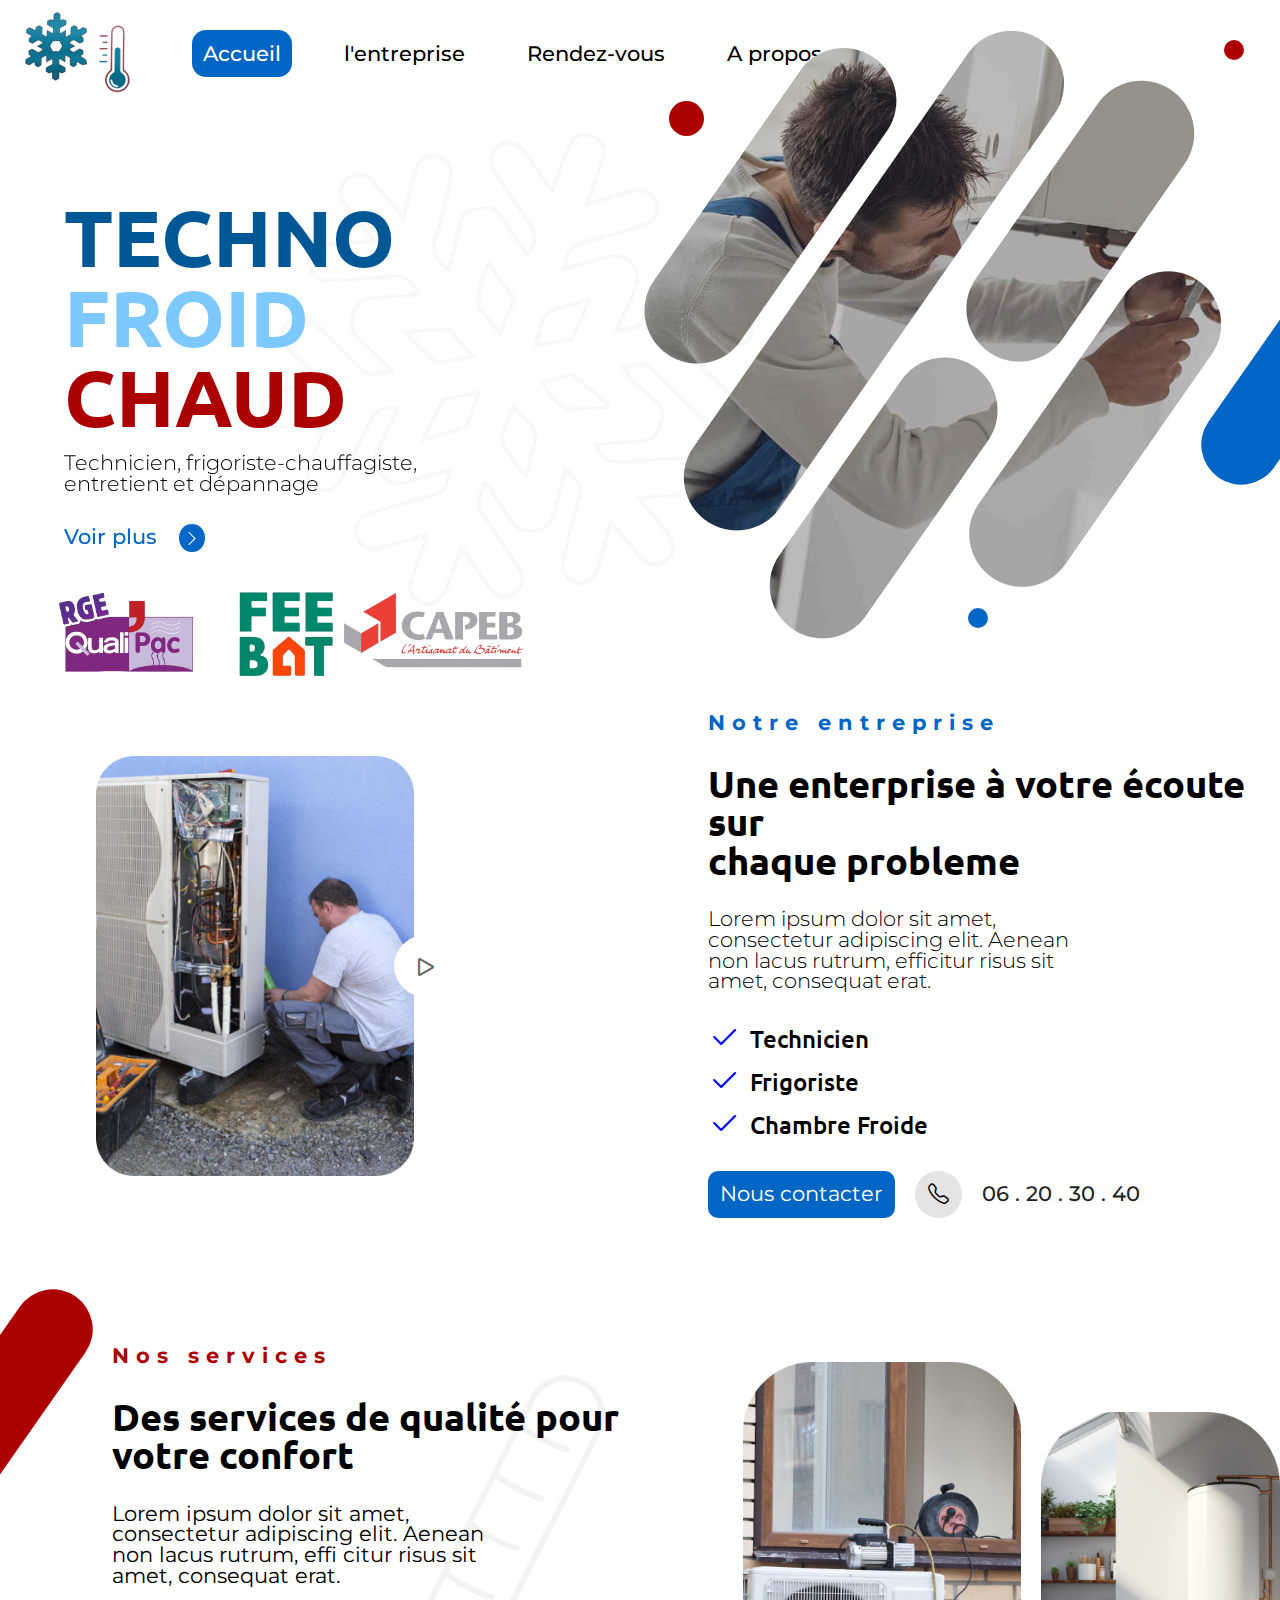
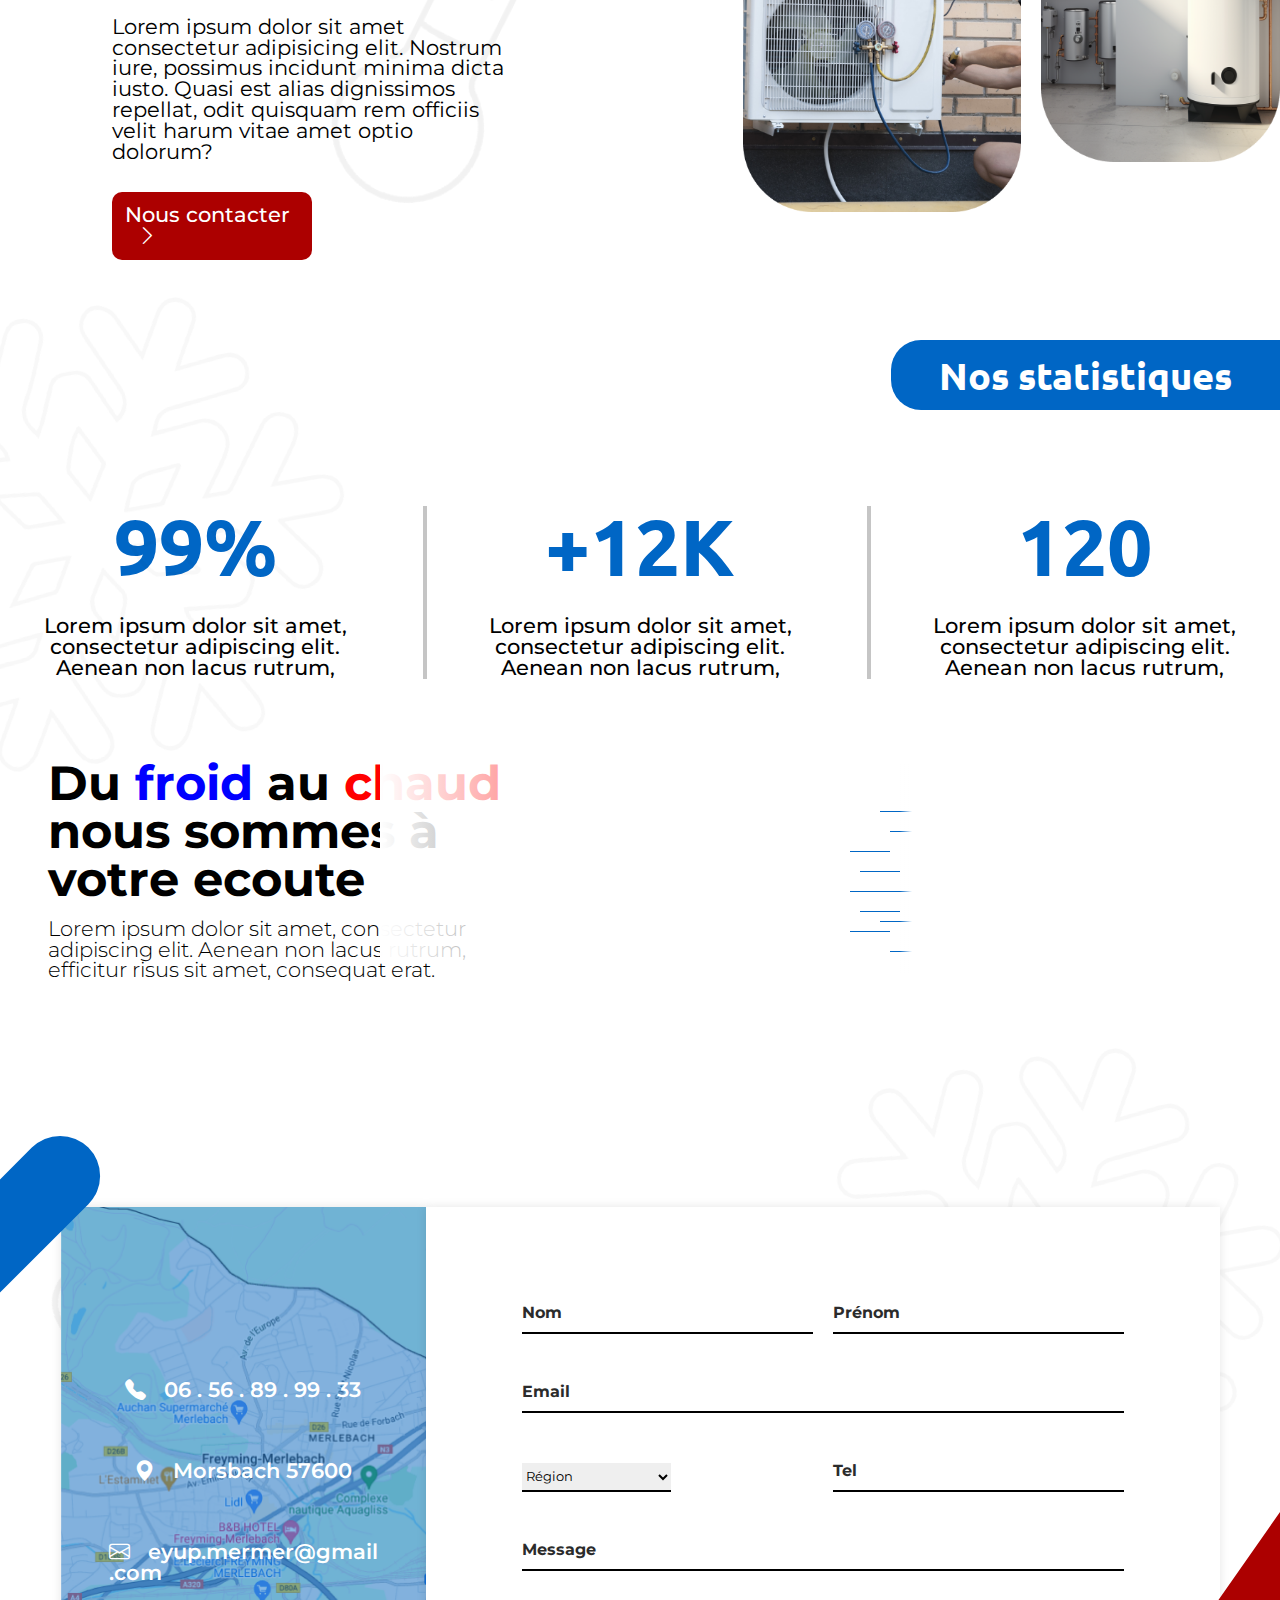
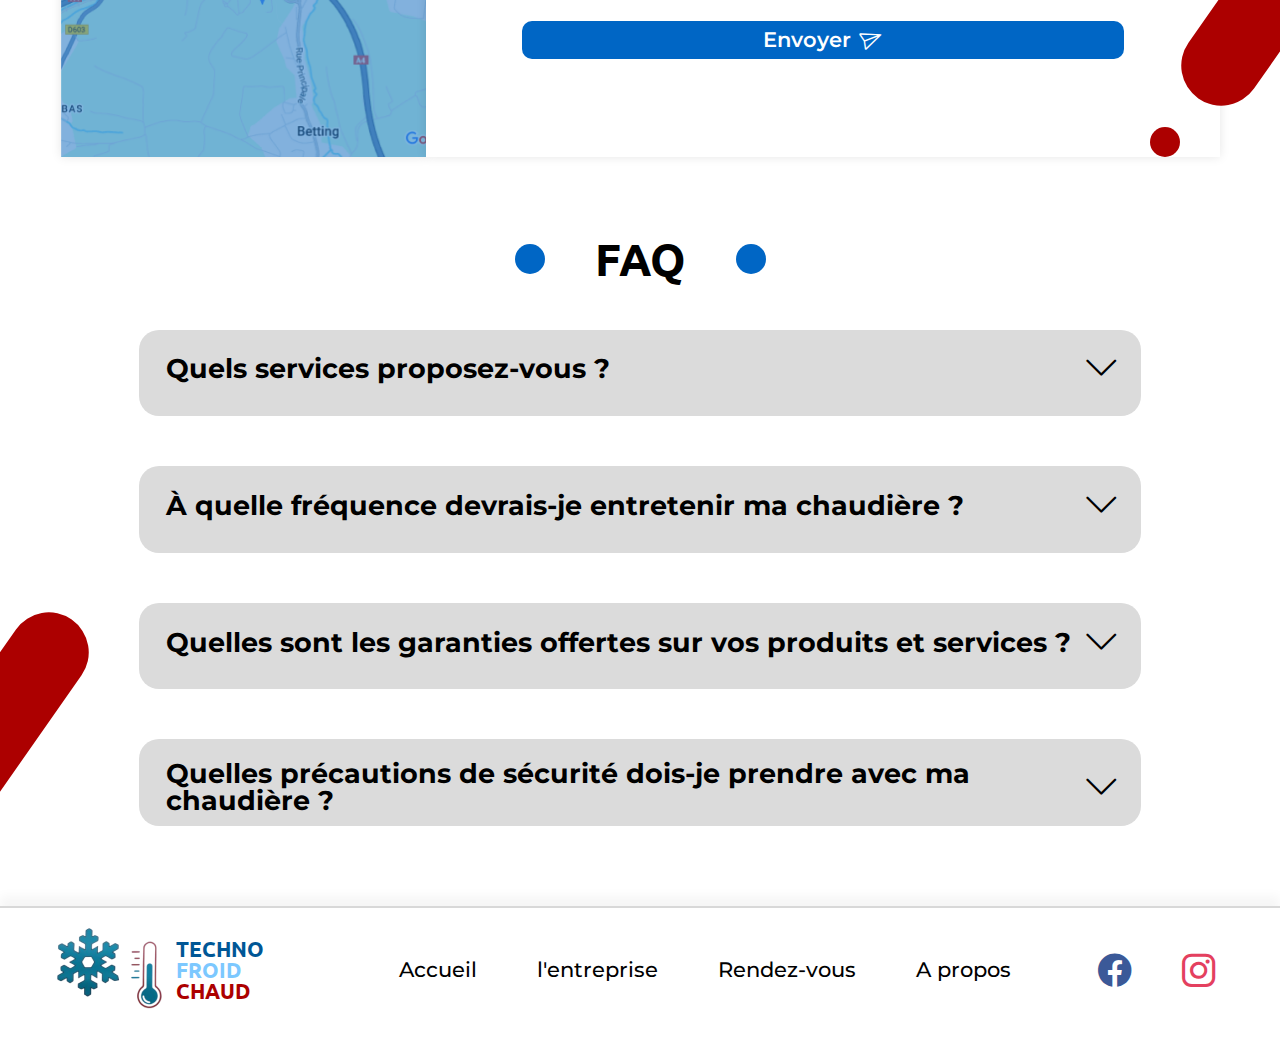
==== commit b08eae4b: "Fin du responsive sur mobile" ====
--- a/index.html
+++ b/index.html
@@ -1,9 +1,11 @@
 <!DOCTYPE html>
 <html lang="fr">
+
 <head>
     <meta charset="UTF-8">
-    <meta name="viewport" content="width=device-width, initial-scale=1.0">
-    <meta name="description" content="Techno Froid Chaud, une entreprise de technicien, frigoriste-chauffagiste, entretient et dépannage">
+   <meta name="viewport" content="width=device-width, initial-scale=1.0"> 
+    <meta name="description"
+        content="Techno Froid Chaud, une entreprise de technicien, frigoriste-chauffagiste, entretient et dépannage">
     <link rel="icon" href="./images/icon.ico">
     <link rel="stylesheet" href="./assets/utils.css">
     <link rel="stylesheet" href="./assets/reset.css">
@@ -12,69 +14,71 @@
     <link href="https://unpkg.com/aos@2.3.1/dist/aos.css" rel="stylesheet">
     <!-- Google tag (gtag.js) -->
     <script async src="https://www.googletagmanager.com/gtag/js?id=G-JNS7M0CRRK"></script>
-    <script>
-    window.dataLayer = window.dataLayer || [];
-    function gtag(){dataLayer.push(arguments);}
-    gtag('js', new Date());
-
-    gtag('config', 'G-JNS7M0CRRK');
-    </script>
+    <script>        window.dataLayer = window.dataLayer || []; function gtag() { dataLayer.push(arguments); } gtag('js', new Date()); gtag('config', 'G-JNS7M0CRRK');    </script>
     <title>Techno Froid Chaud</title>
 </head>
-<header>
-    <nav class="row ml-1 mt-05 navpc">
-        <img src="./images/logo.png" alt="logo">
-        <ul class="row gap-40 jc-c ai-c ml-3 navbar">
-            <li><a href="#" class="nav_id">Accueil</a></li>
-            <li><a href="#">l'entreprise</a></li>
-            <li><a href="#">Rendez-vous</a></li>
-            <li><a href="#">A propos</a></li>
-        </ul>
-    </nav>
-    <nav class="row jc-spb ml-1 mt-05 navbar-phone z-3">
-        <img src="./images/logo.png" alt="logo" class="logo">
-        <i class="bi bi-list hamburger mr-1 showRotate"></i>
-        <i class="bi bi-x-lg hiddenRotate cross abs"></i>
-        <ul class="col abs gap-50 ai-c ml-3 navbar nav-links">
-            <li><a href="#" class="nav_id">Accueil</a></li>
-            <li><a href="#">l'entreprise</a></li>
-            <li><a href="#">Rendez-vous</a></li>
-            <li><a href="#">A propos</a></li>
-        </ul>
-        
-    </nav>
- 
-</header>
+
+
 <body>
+    <header>
+        <nav class="row ml-1 mt-05 navpc">
+            <img src="./images/logo.png" alt="logo">
+            <ul class="row gap-40 jc-c ai-c ml-3 navbar">
+                <li><a href="#" class="nav_id">Accueil</a></li>
+                <li><a href="#">l'entreprise</a></li>
+                <li><a href="#">Rendez-vous</a></li>
+                <li><a href="#">A propos</a></li>
+            </ul>
+        </nav>
+        <nav class="row jc-spb ml-1 mt-05 navbar-phone z-3">
+            <img src="./images/logo.png" alt="logo" class="logo">
+            <i class="bi bi-list hamburger mr-1 showRotate"></i>
+            <i class="bi bi-x-lg hiddenRotate cross abs"></i>
+            <ul class="col abs gap-50 ai-c ml-3 navbar nav-links">
+                <li><a href="#" class="nav_id">Accueil</a></li>
+                <li><a href="#">l'entreprise</a></li>
+                <li><a href="#">Rendez-vous</a></li>
+                <li><a href="#">A propos</a></li>
+            </ul>
+        </nav>
+    </header>
+
+
     <span class="point-red red1" data-aos="fade-right"></span>
     <span class="point-red red2" data-aos="fade-down"></span>
     <span class="point-blue blue1" data-aos="fade-up"></span>
     <span class="oval-blue blue2"></span>
+
+
     <section class="row jc-b">
         <div class="header-content z-1">
             <h1>
                 <span class="bleu fs5">TECHNO</span>
-                <span class="skyblue fs5">FROID</span><br>
+                <span class="skyblue fs5">FROID</span>
+                <br>
                 <span class="skyred fs5">CHAUD</span>
             </h1>
-            <h4 class="subtitle mt-1 fs3">Technicien, frigoriste-chauffagiste, <br>entretient et dépannage </h4>
-            <div class="row ai-c mt-2"> 
-                <a href="#" class="more fs2">Voir plus
-                <i class="bi bi-chevron-right cheveron"></i>
-            </a>
+            <h4 class="subtitle mt-1 fs3">
+                Technicien, frigoriste-chauffagiste,
+                <br>
+                entretient et dépannage
+            </h4>
+            <div class="row ai-c mt-2">
+                <a href="#" class="more fs2">Voir plus <i class="bi bi-chevron-right cheveron"></i></a>
             </div>
             <div class="row rge mt-2">
                 <img src="./images/qualipac.png" alt="qualipac rge">
                 <img src="./images/feebat.png" alt="qualipac rge">
-                <img src="./images/capeb.png" alt="qualipac rge">   
-            </div>
-           
-        </div>
-        <div class="z-1"> 
+                <img src="./images/capeb.png" alt="qualipac rge">
+            </div>
+        </div>
+        <div class="z-1">
             <img src="./images/personnage.png" alt="personnage" class="personnage">
         </div>
         <img src="./images/flocon.png" alt="flocon" class="abs flocon f1">
     </section>
+
+
     <section class="row2 jc-c gap-50 ml-4">
         <div class="row ai-c img-cold-content">
             <img src="./images/clim2.png" alt="climatisation" class="img-clim " data-aos="fade-up">
@@ -84,7 +88,10 @@
         <div class="col gap-30 cold-text-part">
             <h4 class="cold-subtitle">Notre entreprise</h4>
             <h2 class="cold-title">Une enterprise à votre écoute sur <br> chaque probleme</h2>
-            <p class="cold-p">Lorem ipsum dolor sit amet, consectetur adipiscing elit. Aenean non lacus rutrum, efficitur risus sit amet, consequat erat.</p>
+            <p class="cold-p">
+                Lorem ipsum dolor sit amet, consectetur adipiscing elit. Aenean non lacus rutrum,
+                efficitur risus sit amet, consequat erat.
+            </p>
             <div class="col gap-10 jc-c cold-list">
                 <div class="row ai-c gap-10">
                     <i class="bi bi-check2 blue fs2"></i>
@@ -106,27 +113,37 @@
             </div>
         </div>
     </section>
+
+
     <section class="row3 jc-c gap-50 hot-part relative">
         <div class="col gap-30 hot-part-text mt-2 pdl-3">
             <span class="oval-red red6"></span>
             <h4 class="hot-subtitle">Nos services</h4>
             <h2 class="hot-title">Des services de qualité pour <br> votre confort</h2>
-            <p class="hot-p fs1-5">Lorem ipsum dolor sit amet, consectetur adipiscing elit. Aenean non lacus rutrum, effi citur risus sit amet, consequat erat.</p>
-            <p class="hot-p">Lorem ipsum dolor sit amet consectetur adipisicing elit. Nostrum iure, possimus incidunt minima dicta iusto. Quasi est alias dignissimos repellat, odit quisquam rem officiis velit harum vitae amet optio dolorum?</p>
+            <p class="hot-p fs1-5">
+                Lorem ipsum dolor sit amet, consectetur adipiscing elit. Aenean non lacus rutrum,
+                effi citur risus sit amet, consequat erat.
+            </p>
+            <p class="hot-p">
+                Lorem ipsum dolor sit amet consectetur adipisicing elit. Nostrum iure, possimus incidunt
+                minima dicta iusto. Quasi est alias dignissimos repellat, odit quisquam rem officiis velit harum vitae
+                amet optio dolorum?
+            </p>
             <a class="hot-btn">Nous contacter &nbsp; <i class="bi bi-chevron-right"></i></a>
         </div>
         <div class="row jc-c ai-c gap-20">
             <span class="point-red red5" data-aos="fade-right"></span>
             <span class="point-red red4" data-aos="fade-down"></span>
-           <img src="./images/chaleur.png" alt="chaleur" class="img-chaleur" >
-           <img src="./images/thermo.png" alt="thermo" class="img-thermo abs">
-           <img src="./images/chaudierez.png" alt="image de chaudiere" class="img-chaudiere">
-        </div>
-    </section>
+            <img src="./images/chaleur.png" alt="chaleur" class="img-chaleur">
+            <img src="./images/thermo.png" alt="thermo" class="img-thermo abs">
+            <img src="./images/chaudierez.png" alt="image de chaudiere" class="img-chaudiere">
+        </div>
+    </section>
+
+
     <section class="mt-5 relative">
         <img src="./images/flocon.png" alt="flocon" class="abs flocon f2">
         <div class="stats-title-content row relative">
-           
             <h1 class="stats-title">Nos statistiques</h1>
             <div class="target"></div>
             <span class="point-blue blue7" data-aos="fade-left"></span>
@@ -134,148 +151,183 @@
         <div class="row2 jc-spb gap-50 mt-6 mr-2 ml-2">
             <div class="col jc-c ai-c gap-30 border-left">
                 <p class="number" data-max="99" data-target="%">99%</p>
-                <p class="text-c stats-subtitle">Lorem ipsum dolor sit amet, consectetur adipiscing elit. Aenean non lacus rutrum, </p>
-            </div>
-            <div class="col jc-c ai-c gap-30 border-left" >
-              <div class="row jc-c ai-c">
-                <span class="plus">+</span> <p class="number" data-max="13" data-target="K">12K</p>
-              </div> 
-                <p class="text-c stats-subtitle">Lorem ipsum dolor sit amet, consectetur adipiscing elit. Aenean non lacus rutrum, </p>
+                <p class="text-c stats-subtitle">
+                    Lorem ipsum dolor sit amet, consectetur adipiscing elit. Aenean non
+                    lacus rutrum,
+                </p>
+            </div>
+            <div class="col jc-c ai-c gap-30 border-left">
+                <div class="row jc-c ai-c">
+                    <span class="plus">+</span>
+                    <p class="number" data-max="13" data-target="K">12K</p>
+                </div>
+                <p class="text-c stats-subtitle">
+                    Lorem ipsum dolor sit amet, consectetur adipiscing elit. Aenean non
+                    lacus rutrum,
+                </p>
             </div>
             <div class="col jc-c ai-c gap-30">
                 <p class="number" data-max="120">120</p>
-                <p class="text-c stats-subtitle">Lorem ipsum dolor sit amet, consectetur adipiscing elit. Aenean non lacus rutrum, </p>
-            </div>
-        </div>
-    </section>
+                <p class="text-c stats-subtitle">
+                    Lorem ipsum dolor sit amet, consectetur adipiscing elit. Aenean non
+                    lacus rutrum,
+                </p>
+            </div>
+        </div>
+    </section>
+
 
     <section class="vent-content row2 relative">
-    <div>
-        <h2 class="vent">Du <span class="blue"> froid </span> au <span class="red"> chaud </span>nous sommes à votre ecoute</h2>
-        <p class="vent-p mt-1">Lorem ipsum dolor sit amet, consectetur adipiscing elit. Aenean non lacus rutrum, efficitur risus sit amet, consequat erat.</p>
-    </div>
-    <div class="relative ventilo">
-        <img src="./images/elicer.png" alt="elice" class="elicer" data-aos="fade-right">
-        <ul>
-            <li class="vent-trait1"></li>
-            <li class="vent-trait2"></li>
-            <li class="vent-trait3"></li>
-            <li class="vent-trait4"></li>
-            <li class="vent-trait5"></li>
-            <li class="vent-trait6"></li>
-            <li class="vent-trait7"></li>
-            <li class="vent-trait8"></li>
-            <li class="vent-trait9"></li>
-            <li class="vent-trait10"></li>
-            <li class="vent-trait11"></li>
-            <li class="vent-trait12"></li>
-            <li class="vent-trait13"></li>
-            <li class="vent-trait14"></li>
-            <li class="vent-trait15"></li>
-        </ul>
-
-        <div class="fondu abs"></div>
-        <div class="fondu2 abs"></div>
-
-    </div>
-    </section>
+        <div>
+            <h2 class="vent">Du <span class="blue"> froid </span> au <span class="red"> chaud </span>nous sommes à votre ecoute</h2>
+            <p class="vent-p mt-1">
+                Lorem ipsum dolor sit amet, consectetur adipiscing elit. Aenean non lacus rutrum,
+                efficitur risus sit amet, consequat erat.
+            </p>
+        </div>
+        <div class="relative ventilo">
+            <img src="./images/elicer.png" alt="elice" class="elicer" data-aos="fade-right">
+            <ul>
+                <li class="vent-trait1"></li>
+                <li class="vent-trait2"></li>
+                <li class="vent-trait3"></li>
+                <li class="vent-trait4"></li>
+                <li class="vent-trait5"></li>
+                <li class="vent-trait6"></li>
+                <li class="vent-trait7"></li>
+                <li class="vent-trait8"></li>
+                <li class="vent-trait9"></li>
+                <li class="vent-trait10"></li>
+                <li class="vent-trait11"></li>
+                <li class="vent-trait12"></li>
+                <li class="vent-trait13"></li>
+                <li class="vent-trait14"></li>
+                <li class="vent-trait15"></li>
+            </ul>
+            <div class="fondu abs"></div>
+            <div class="fondu2 abs"></div>
+        </div>
+    </section>
+
 
     <section class="relative">
-        <span class="oval-blue blue9" ></span>
+        <span class="oval-blue blue9"></span>
         <span class="point-blue blue10" data-aos="fade-right"></span>
         <span class="oval-red red9"></span>
         <span class="point-red red10"></span>
         <img src="./images/thermo.png" alt="thermo" class="img-thermo2 abs">
         <img src="./images/flocon.png" alt="flocon" class="abs flocon f3">
-        
-        <h2 class="text-c fs3 mb-3 montserrat bold">Nous contacter ?</h2>
-    <div class="row jc-c ai-c z-5">
-        <div class="col gap-60 info-carte ai-c jc-c">
-            <p><i class="bi bi-telephone-fill"></i> &nbsp; 06 . 56 . 89 . 99 . 33</p>
-            <p><i class="bi bi-geo-alt-fill"></i> &nbsp; Morsbach 57600</p>
-            <p><i class="bi bi-envelope"></i> &nbsp; eyup.mermer@gmail<br>.com</p>
-        </div>
-        <div class="form-content col jc-c ai-c"> 
-        <form action="./assets/php/mail.php" method="post" class="col gap-50">
-        <div class="row gap-20">
-        <div class="col relative">
-            <input type="text" name="nom" id="nom" placeholder="Dupont" class="form-test"  maxlength="15" required>
-            <label class="label-form abs" for="nom">Nom</label>
-        </div>
-        <div class="col relative">
-            <input type="text" name="prenom" id="prenom" placeholder="Jean" class="form-test"  maxlength="15" required>
-            <label class="label-form abs" for="prenom">Prénom</label>
-        </div>
-        </div>
-        <div class="col relative">
-            <input type="email" name="email" id="email" placeholder="Email" class="form-test" maxlength="155" required>
-            <label class="label-form abs" for="email">Email</label>
-        </div>
-            <div class="row jc-b gap-20">
-            <select name="region" class="form-test2" required>
-                <option value="" disabled selected class="defaultselec">Région</option>
-                <option value="Forbach">Moselle</option>
-                <option value="Metz">Alsace</option>
-                <option value="Meurthe">Meurthe-et-Moselle</option>
-              </select>    
-            <div class="col relative">
-            <input type="tel" name="tel" id="tel" placeholder="Téléphone" class="form-test" maxlength="20">
-            <label class="label-form abs" for="tel">Tel</label>
-            </div>
-        </div>
-        <div class="col relative">     
-            <input name="message" id="message" cols="30" rows="10" placeholder="J'ai besoin d'aide pour ma chaudière" class="form-test"></input>
-            <label class="label-form abs" for="message">Message</label>
-        </div>
-            <button type="submit" class="send">Envoyer <span class="plane"><i class="bi bi-send"></i></span></button>
-        </form>
-        </div>
-    </div>
-    </section>
+        <h2 class="text-c fs3 mb-3 montserrat bold title-contact" data-aos="fade-up">Nous contacter ?</h2>
+        <div class="row jc-c ai-c z-5">
+            <div class="col gap-60 info-carte ai-c jc-c">
+                <p><i class="bi bi-telephone-fill"></i> &nbsp; 06 . 56 . 89 . 99 . 33</p>
+                <p><i class="bi bi-geo-alt-fill"></i> &nbsp; Morsbach 57600</p>
+                <p><i class="bi bi-envelope"></i> &nbsp; eyup.mermer@gmail<br>.com</p>
+            </div>
+            <div class="form-content col jc-c ai-c">
+                <form action="./assets/php/mail.php" method="post" class="col gap-50">
+                    <div class="row gap-20">
+                        <div class="col relative">
+                            <input type="text" name="nom" id="nom" placeholder="Dupont" class="form-test" maxlength="15" required>
+                            <label class="label-form abs" for="nom">Nom</label>
+                        </div>
+                        <div class="col relative">
+                            <input type="text" name="prenom" id="prenom" placeholder="Jean" class="form-test" maxlength="15" required>
+                            <label class="label-form abs" for="prenom">Prénom</label>
+                        </div>
+                    </div>
+                    <div class="col relative">
+                        <input type="email" name="email" id="email" placeholder="Email" class="form-test" maxlength="155" required>
+                        <label class="label-form abs" for="email">Email</label>
+                    </div>
+                    <div class="row jc-b gap-20">
+                        <select name="region" class="form-test2" required>
+                            <option value="" disabled selected class="defaultselec">Région</option>
+                            <option value="Forbach">Moselle</option>
+                            <option value="Metz">Alsace</option>
+                            <option value="Meurthe">Meurthe-et-Moselle</option>
+                        </select>
+                        <div class="col relative">
+                            <input type="tel" name="tel" id="tel" placeholder="Téléphone" class="form-test" maxlength="20">
+                            <label class="label-form abs" for="tel">Tel</label>
+                        </div>
+                    </div>
+                    <div class="col relative">
+                        <input name="message" id="message" placeholder="J'ai besoin d'aide pour ma chaudière" class="form-test">
+                        <label class="label-form abs" for="message">Message</label>
+                    </div>
+                    <button type="submit" class="send">
+                        Envoyer <span class="plane"><i class="bi bi-send"></i></span>
+                    </button>
+                </form>
+            </div>
+        </div>
+    </section>
+
+
     <section class="mt-5 relative">
         <span class="point-blue blue14" data-aos="fade-right"></span>
         <span class="oval-red red14"></span>
         <span class="point-red red15" data-aos="fade-down"></span>
         <div class=" row jc-c ai-c gap-50">
-            <span class="special-blue-1" ></span>
+            <span class="special-blue-1"></span>
             <h2 class="text-c title-faq">FAQ</h2>
-            <span class="special-blue-1" ></span>
-        </div>
-
+            <span class="special-blue-1"></span>
+        </div>
         <div class="col jc-c ai-c mt-3 gap-50">
-         <div class="col question-content w-75 question-closed relative" >
-            <div class="row jc-b ai-c">
-                <h2 class="question-title">Quels services proposez-vous ?</h2>
-                <i class="bi bi-chevron-down chev-question"></i>
-            </div>
-            <p class="mt-3 reponse abs">Découvrez notre gamme complète de services de confiance pour votre confort thermique. De la réparation de chaudières à la construction de chambres froides, en passant par l'installation et l'entretien de climatisation, notre équipe d'experts certifiés est là pour répondre à tous vos besoins. Avec des services de chauffagiste, de frigoriste et de dépannage disponibles, nous garantissons un travail de qualité et une satisfaction client optimale.</p>
-        </div>
-        <div class="col question-content w-75 question-closed relative">
-            <div class="row jc-b ai-c">
-                <h2 class="question-title">À quelle fréquence devrais-je entretenir ma chaudière ?</h2>
-                <i class="bi bi-chevron-down chev-question"></i>
-            </div>
-            <p class="mt-3 reponse abs">Il est recommandé d'entretenir votre chaudière une fois par an. Un entretien régulier permet de garantir son bon fonctionnement, d'améliorer son efficacité énergétique et de prolonger sa durée de vie. De plus, cela assure la sécurité de votre foyer en réduisant les risques de pannes et d'émissions de monoxyde de carbone.</p>
-        </div>
-
-        <div class="col question-content w-75 question-closed relative">
-            <div class="row jc-b ai-c">
-                <h2 class="question-title">Quelles sont les garanties offertes sur vos produits et services ?</h2>
-                <i class="bi bi-chevron-down chev-question"></i>
-            </div>
-            <p class="mt-3 reponse abs">Nous offrons une garantie de 3 ans sur tous nos produits et services. Cette garantie couvre les réparations, l'installation de chaudières, de chambres froides, de systèmes de climatisation, ainsi que les services de chauffage et de dépannage. Vous pouvez compter sur notre expertise pour assurer le bon fonctionnement et la durabilité de vos équipements, avec l'assurance que toute intervention sera prise en charge pendant cette période. Votre satisfaction et votre tranquillité d'esprit sont notre priorité.</p>
-        </div>
-
-        <div class="col question-content w-75 question-closed relative">
-            <div class="row jc-b ai-c">
-                <h2 class="question-title">Quelles précautions de sécurité dois-je prendre avec ma chaudière ?</h2>
-                <i class="bi bi-chevron-down chev-question"></i>
-            </div>
-            <p class="mt-3 reponse abs">Pour garantir la sécurité de votre chaudière, prenez quelques précautions essentielles. Faites entretenir votre chaudière par un professionnel au moins une fois par an pour prévenir les pannes. Assurez-vous que la zone autour de la chaudière est bien ventilée pour éviter toute accumulation de gaz. Installez un détecteur de monoxyde de carbone à proximité pour détecter toute fuite éventuelle et protéger votre foyer. Ces mesures simples vous aideront à maintenir un environnement sûr et sécurisé.</p>
-        </div>
-           
-        </div>
-       
+            <div class="col question-content w-75 question-closed relative">
+                <div class="row jc-b ai-c">
+                    <h2 class="question-title">Quels services proposez-vous ?</h2>
+                    <i class="bi bi-chevron-down chev-question"></i>
+                </div>
+                <p class="mt-3 reponse abs">
+                    Découvrez notre gamme complète de services de confiance pour votre confort
+                    thermique. De la réparation de chaudières à la construction de chambres froides, en passant par
+                    l'installation et l'entretien de climatisation, notre équipe d'experts certifiés est là pour
+                    répondre à tous vos besoins. Avec des services de chauffagiste, de frigoriste et de dépannage
+                    disponibles, nous garantissons un travail de qualité et une satisfaction client optimale.
+                </p>
+            </div>
+            <div class="col question-content w-75 question-closed relative">
+                <div class="row jc-b ai-c">
+                    <h2 class="question-title">À quelle fréquence devrais-je entretenir ma chaudière ?</h2>
+                    <i class="bi bi-chevron-down chev-question"></i>
+                </div>
+                <p class="mt-3 reponse abs">
+                    Il est recommandé d'entretenir votre chaudière une fois par an. Un entretien
+                    régulier permet de garantir son bon fonctionnement, d'améliorer son efficacité énergétique et de
+                    prolonger sa durée de vie. De plus, cela assure la sécurité de votre foyer en réduisant les risques
+                    de pannes et d'émissions de monoxyde de carbone.
+                </p>
+            </div>
+            <div class="col question-content w-75 question-closed relative">
+                <div class="row jc-b ai-c">
+                    <h2 class="question-title">Quelles sont les garanties offertes sur vos produits et services ?</h2>
+                    <i class="bi bi-chevron-down chev-question"></i>
+                </div>
+                <p class="mt-3 reponse abs">
+                    Nous offrons une garantie de 3 ans sur tous nos produits et services. Cette
+                    garantie couvre les réparations, l'installation de chaudières, de chambres froides, de systèmes de
+                    climatisation, ainsi que les services de chauffage et de dépannage. Vous pouvez compter sur notre
+                    expertise pour assurer le bon fonctionnement et la durabilité de vos équipements, avec l'assurance
+                    que toute intervention sera prise en charge pendant cette période. Votre satisfaction et votre
+                    tranquillité d'esprit sont notre priorité.
+                </p>
+            </div>
+            <div class="col question-content w-75 question-closed relative">
+                <div class="row jc-b ai-c">
+                    <h2 class="question-title">Quelles précautions de sécurité dois-je prendre avec ma chaudière ?</h2>
+                    <i class="bi bi-chevron-down chev-question"></i>
+                </div>
+                <p class="mt-3 reponse abs">Pour garantir la sécurité de votre chaudière, prenez quelques précautions
+                    essentielles. Faites entretenir votre chaudière par un professionnel au moins une fois par an pour
+                    prévenir les pannes. Assurez-vous que la zone autour de la chaudière est bien ventilée pour éviter
+                    toute accumulation de gaz. Installez un détecteur de monoxyde de carbone à proximité pour détecter
+                    toute fuite éventuelle et protéger votre foyer. Ces mesures simples vous aideront à maintenir un
+                    environnement sûr et sécurisé.
+                </p>
+            </div>
+        </div>
     </section>
 
 
@@ -285,46 +337,35 @@
     <div class="error popup">
         <h3 class="text-c">Erreur lors de l'envoie du message</h3>
     </div>
-    
+
+
+    <footer class="mt-5">
+        <div class="row2 jc-b ai-c ml-1 mt-1 div-content-footer">
+            <div class="row jc-c ai-c ml-2 logo-footer-content">
+                <img src="./images/logo.png" alt="logo" class="logo">
+                <h5>
+                    <span class="bleu fs1-5 bold ubuntu">TECHNO</span><br>
+                    <span class="skyblue fs1-5 bold ubuntu">FROID</span><br>
+                    <span class="skyred fs1-5 bold ubuntu">CHAUD</span><br>
+                </h5>
+            </div>
+            <div>
+            <ul class="row2 gap-60-2 ai-c ml-3 menu-footer-content">
+                <li><a href="#" class="menu-footer">Accueil</a></li>
+                <li><a href="#" class="menu-footer">l'entreprise</a></li>
+                <li><a href="#" class="menu-footer">Rendez-vous</a></li>
+                <li><a href="#" class="menu-footer">A propos</a></li>
+            </ul>
+            </div>
+            <div class="row jc-c ai-c gap-50 mr-4 social-footer-content">
+                <a href="#" class="social facebook"><i class="bi bi-facebook"></i></a>
+                <a href="#" class="social instagram"><i class="bi bi-instagram"></i></a>
+            </div>
+        </div>
+    </footer>
     <script src="./assets/js/script.js"></script>
     <script src="https://unpkg.com/aos@2.3.1/dist/aos.js"></script>
-    <script>
-        AOS.init();
-      </script>
+    <script>        AOS.init();    </script>
 </body>
 
-<footer class="mt-5">
-    <div class="row jc-b ai-c ml-1 mt-1">
-        <div class="row jc-c ai-c ml-2">
-            <img src="./images/logo.png" alt="logo" class="logo">
-            <h5>
-                <span class="bleu fs1-5 bold ubuntu">TECHNO</span><br>
-                <span class="skyblue fs1-5 bold ubuntu">FROID</span><br>
-                <span class="skyred fs1-5 bold ubuntu">CHAUD</span><br>
-            </h5>
-        </div>
-       
-        <ul class="row gap-60 ai-c ml-3">
-            <li><a href="#" class="menu-footer">Accueil</a></li>
-            <li><a href="#" class="menu-footer">l'entreprise</a></li>
-            <li><a href="#" class="menu-footer">Rendez-vous</a></li>
-            <li><a href="#" class="menu-footer">A propos</a></li>
-        </ul>
-        <div>
-
-   
-    </div>
-    <div class="row jc-c ai-c gap-50 mr-4">
-        <a href="#" class="social facebook"><i class="bi bi-facebook"></i></a>
-        <a href="#" class="social instagram"><i class="bi bi-instagram"></i></a>
-    </div>
-</footer>
-
 </html>
-
-
-
-
-
-
-
--- a/assets/utils.css
+++ b/assets/utils.css
@@ -464,4 +464,8 @@
 
 .bold{
     font-weight: bold;
+}
+
+.gap-60-2{
+    gap: 60px;
 }--- a/assets/styles.css
+++ b/assets/styles.css
@@ -1,12 +1,14 @@
 @import url('https://fonts.googleapis.com/css2?family=Montserrat:ital,wght@0,100..900;1,100..900&family=Ubuntu:ital,wght@0,300;0,400;0,500;0,700;1,300;1,400;1,500;1,700&display=swap');
 
-body , header , footer{
+body{
     overflow-x: hidden;
-    width: 100vw;
-}
+    box-sizing: border-box;
+}
+
 .navbar {
     font-family: 'Montserrat', sans-serif;
 }
+
 
 .navbar a{
     color: black;
@@ -1305,6 +1307,7 @@
 
     .vent{
         width: 100%;
+        font-size: 2.3rem;
     }
 
     .vent-p{
@@ -1316,6 +1319,226 @@
         margin-top: 5rem;
     }
 
-    
-}
-
+    .f2{
+        height: 246px;
+        top: 0;
+        left: -120px;
+    }
+
+    .elicer{
+        height: 200px;
+        right: 21px;
+        top: 71px;
+    }
+    
+    .fondu2{
+            right: 172px;
+            width: 60px;
+    }
+
+    .vent-trait1{
+        right: 193px;
+    }
+
+    .vent-trait2{
+        right: 193px;
+        top: 130px;
+    }
+
+    .vent-trait3{
+        right: 193px;
+        top: 150px;
+    }
+
+    .vent-trait4{
+        right: 193px;
+    }
+
+    .vent-trait5{
+        right: 193px;
+    }
+
+    .vent-trait6{
+        right: 193px;
+    }
+
+    .vent-trait7{
+        right: 193px;
+    }
+
+    .vent-trait8{
+        right: 193px;
+    }
+
+    .vent-trait9{
+        right: 193px;
+        top: 140px;
+    }
+
+    .vent-trait10{
+        right: 193px;
+        top: 160px;
+    }
+
+    .vent-trait11{
+        right: 193px;
+        top: 140px;
+    }
+
+    .vent-trait12{
+        right: 193px;
+    }
+
+    .vent-trait13{
+        display: none;
+    }
+
+    .vent-trait14{
+        right: 193px;
+    }
+
+
+    @keyframes trait {
+        0%{
+            opacity: 1;
+            right: 193px;
+        }
+    
+        99%{
+            right: 800px;
+        }
+    
+        100%{
+            opacity: 0;
+            right: 193px;
+        }
+        
+    }
+
+    .info-carte{
+        display: none;
+    }
+    
+
+    .form-test{
+        font-size: 0.7rem;
+    }
+
+    .ventilo{
+        height: 297px;
+    }
+
+    .title-contact{
+        font-size: 2.4rem !important;
+    }
+
+    .blue9 {
+        left: -68px;
+        top: 26px;
+        height: 250px;
+        width: 50px;
+        transform: rotate(45deg);
+    }
+
+    .red9 {
+        right: -57px;
+        top: 422px;
+        height: 250px;
+        width: 50px;
+        transform: rotate(35deg);
+    }
+
+    .blue10 {
+        display: none;
+    }
+
+    .red10{
+        display: none;
+    }
+
+    .f3 {
+        top: -104px;
+        right: 241px;
+        z-index: -1;
+        height: 265px;
+    }
+
+    .question-content h2{
+        font-size: 0.9rem;
+        padding-top: 2px;
+    }
+
+    .question-content:nth-child(1) h2 ,   .question-content:nth-child(1) i{
+        padding-top: 13px;
+    }
+
+    .question-content:nth-child(2) h2 ,   .question-content:nth-child(2) i{
+        padding-top: 10px;
+    }
+
+
+
+    .question-content i{
+        font-size: 1.2rem;
+        margin-left: 1rem;
+    }
+    
+    
+    .question-content:nth-child(1) h2{
+        font-size: 0.95rem !important;
+    }
+
+    .reponse{
+        font-size: 0.8rem;
+        top: 2rem;
+        left: 1.5rem;
+        width: 85%;
+    }
+
+    .gap-60-2{
+        gap: 20px;
+    }
+
+    .logo-footer-content{
+        margin-left: -2rem;
+    }
+
+    .menu-footer-content{
+        margin-left: -3rem;
+    }
+
+    .social-footer-content{
+        margin-right: 3rem;
+    }
+
+    .div-content-footer{
+        gap: 20px;
+    }
+
+    .blue14 {
+        right: 15px;
+        top: 320px;
+        height: 20px;
+        width: 20px;
+    }
+
+    .red14 {
+        left: -84px;
+        top: 360px;
+        height: 250px;
+        width: 52px;
+        transform: rotate(35deg);
+    }
+
+    .red15{
+        display: none;
+    }
+    
+    html, body {
+	position:relative;
+	overflow-x:hidden;
+    }
+
+    
+}
+
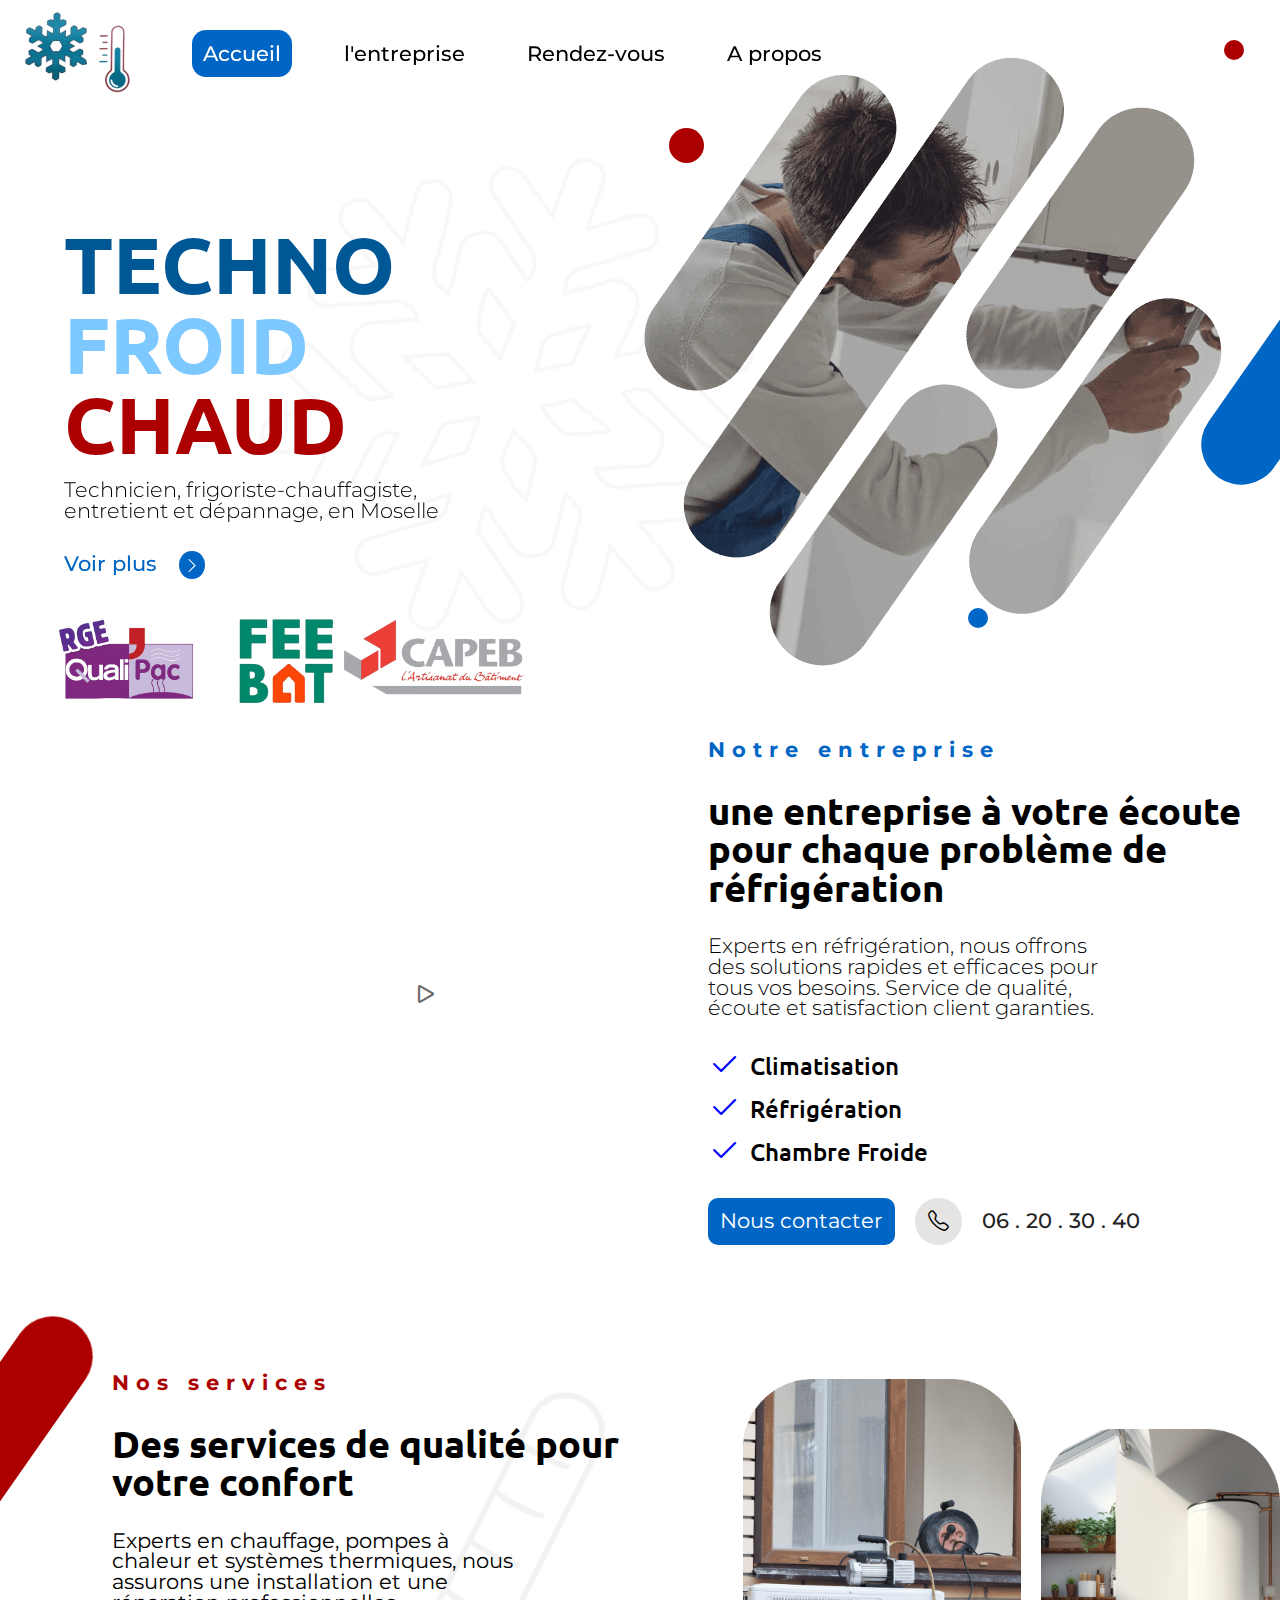
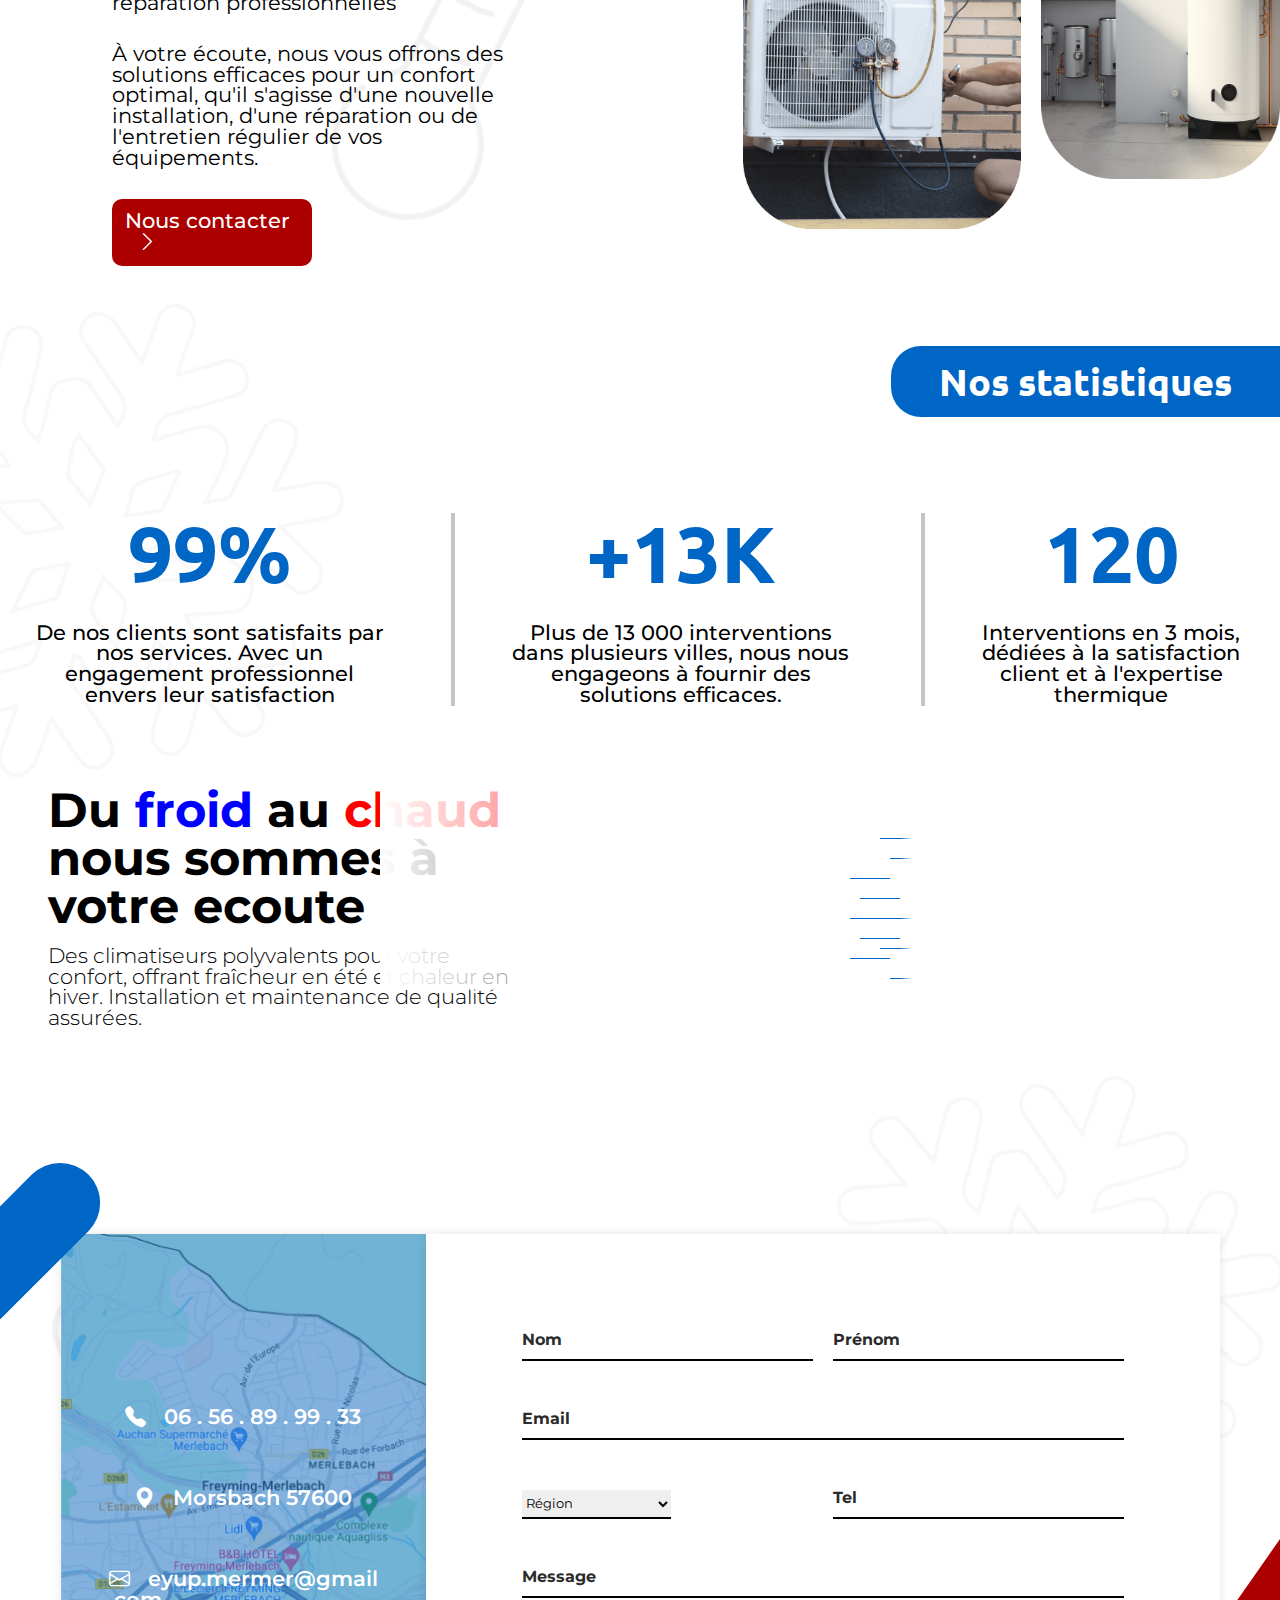
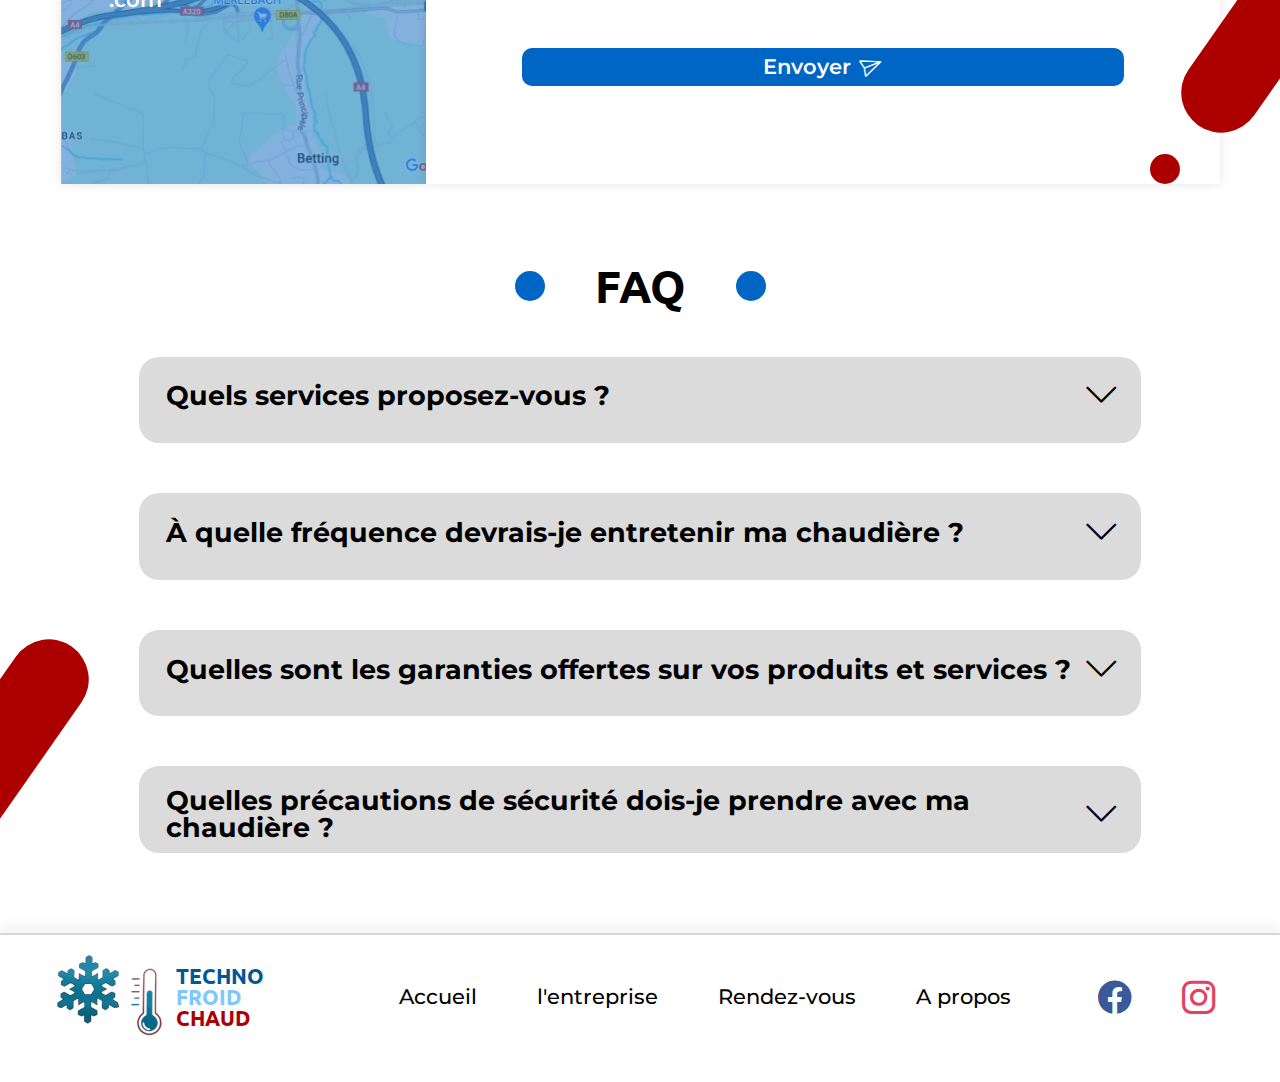
==== commit 4059a3e0: "SEO" ====
--- a/index.html
+++ b/index.html
@@ -5,29 +5,34 @@
     <meta charset="UTF-8">
    <meta name="viewport" content="width=device-width, initial-scale=1.0"> 
     <meta name="description"
-        content="Techno Froid Chaud, une entreprise de technicien, frigoriste-chauffagiste, entretient et dépannage">
+        content="Techno Froid Chaud - Experts en climatisation, chauffage et réfrigération en Moselle. Installation, maintenance et réparation de systèmes de chauffage et de climatisation pour un confort optimal toute l'année. Contactez-nous pour un devis gratuit et des services personnalisés adaptés à vos besoins.">
     <link rel="icon" href="./images/icon.ico">
+    <link rel="apple-touch-icon" sizes="180x180" href="./images/logo.png">
+    <link rel="icon" type="image/png" sizes="32x32" href="./images/logo.png">
+    <link rel="icon" type="image/png" sizes="16x16" href="./images/logo.png">
+    <link rel="manifest" href="/site.webmanifest">
     <link rel="stylesheet" href="./assets/utils.css">
     <link rel="stylesheet" href="./assets/reset.css">
     <link rel="stylesheet" href="./assets/styles.css">
     <link rel="stylesheet" href="https://cdn.jsdelivr.net/npm/bootstrap-icons@1.11.3/font/bootstrap-icons.min.css">
     <link href="https://unpkg.com/aos@2.3.1/dist/aos.css" rel="stylesheet">
+    <link rel="canonical" href="https://techno-froid-chaud.fr/" />
     <!-- Google tag (gtag.js) -->
     <script async src="https://www.googletagmanager.com/gtag/js?id=G-JNS7M0CRRK"></script>
     <script>        window.dataLayer = window.dataLayer || []; function gtag() { dataLayer.push(arguments); } gtag('js', new Date()); gtag('config', 'G-JNS7M0CRRK');    </script>
-    <title>Techno Froid Chaud</title>
+    <title>Techno Froid Chaud - Installation et Réparation à Forbach</title>
 </head>
 
 
 <body>
     <header>
-        <nav class="row ml-1 mt-05 navpc">
+        <nav class="row pdl-1 pdt-05 navpc">
             <img src="./images/logo.png" alt="logo">
             <ul class="row gap-40 jc-c ai-c ml-3 navbar">
-                <li><a href="#" class="nav_id">Accueil</a></li>
-                <li><a href="#">l'entreprise</a></li>
-                <li><a href="#">Rendez-vous</a></li>
-                <li><a href="#">A propos</a></li>
+                <li><a href="#accueil" class="nav_id">Accueil</a></li>
+                <li><a href="#entreprise">l'entreprise</a></li>
+                <li><a href="#rdv">Rendez-vous</a></li>
+                <li><a href="#stat">A propos</a></li>
             </ul>
         </nav>
         <nav class="row jc-spb ml-1 mt-05 navbar-phone z-3">
@@ -35,10 +40,10 @@
             <i class="bi bi-list hamburger mr-1 showRotate"></i>
             <i class="bi bi-x-lg hiddenRotate cross abs"></i>
             <ul class="col abs gap-50 ai-c ml-3 navbar nav-links">
-                <li><a href="#" class="nav_id">Accueil</a></li>
-                <li><a href="#">l'entreprise</a></li>
-                <li><a href="#">Rendez-vous</a></li>
-                <li><a href="#">A propos</a></li>
+                <li><a href="#accueil" class="nav_id">Accueil</a></li>
+                <li><a href="#entreprise">l'entreprise</a></li>
+                <li><a href="#rdv">Rendez-vous</a></li>
+                <li><a href="#stat">A propos</a></li>
             </ul>
         </nav>
     </header>
@@ -50,7 +55,7 @@
     <span class="oval-blue blue2"></span>
 
 
-    <section class="row jc-b">
+    <section class="row jc-b mt-8-pc" id="accueil">
         <div class="header-content z-1">
             <h1>
                 <span class="bleu fs5">TECHNO</span>
@@ -61,7 +66,7 @@
             <h4 class="subtitle mt-1 fs3">
                 Technicien, frigoriste-chauffagiste,
                 <br>
-                entretient et dépannage
+                entretient et dépannage, en Moselle
             </h4>
             <div class="row ai-c mt-2">
                 <a href="#" class="more fs2">Voir plus <i class="bi bi-chevron-right cheveron"></i></a>
@@ -79,7 +84,7 @@
     </section>
 
 
-    <section class="row2 jc-c gap-50 ml-4">
+    <section class="row2 jc-c gap-50 ml-4" id="entreprise">
         <div class="row ai-c img-cold-content">
             <img src="./images/clim2.png" alt="climatisation" class="img-clim " data-aos="fade-up">
             <i class="bi bi-play"></i>
@@ -87,19 +92,18 @@
         </div>
         <div class="col gap-30 cold-text-part">
             <h4 class="cold-subtitle">Notre entreprise</h4>
-            <h2 class="cold-title">Une enterprise à votre écoute sur <br> chaque probleme</h2>
+            <h2 class="cold-title">une entreprise à votre écoute pour chaque problème de réfrigération</h2>
             <p class="cold-p">
-                Lorem ipsum dolor sit amet, consectetur adipiscing elit. Aenean non lacus rutrum,
-                efficitur risus sit amet, consequat erat.
+                Experts en réfrigération, nous offrons des solutions rapides et efficaces pour tous vos besoins. Service de qualité, écoute et satisfaction client garanties.
             </p>
             <div class="col gap-10 jc-c cold-list">
                 <div class="row ai-c gap-10">
                     <i class="bi bi-check2 blue fs2"></i>
-                    <p class="cold-check-li">Technicien</p>
+                    <p class="cold-check-li">Climatisation</p>
                 </div>
                 <div class="row ai-c gap-10">
                     <i class="bi bi-check2 blue fs2"></i>
-                    <p class="cold-check-li">Frigoriste</p>
+                    <p class="cold-check-li">Réfrigération</p>
                 </div>
                 <div class="row ai-c gap-10">
                     <i class="bi bi-check2 blue fs2"></i>
@@ -121,13 +125,10 @@
             <h4 class="hot-subtitle">Nos services</h4>
             <h2 class="hot-title">Des services de qualité pour <br> votre confort</h2>
             <p class="hot-p fs1-5">
-                Lorem ipsum dolor sit amet, consectetur adipiscing elit. Aenean non lacus rutrum,
-                effi citur risus sit amet, consequat erat.
+                Experts en chauffage, pompes à chaleur et systèmes thermiques, nous assurons une installation et une réparation professionnelles
             </p>
             <p class="hot-p">
-                Lorem ipsum dolor sit amet consectetur adipisicing elit. Nostrum iure, possimus incidunt
-                minima dicta iusto. Quasi est alias dignissimos repellat, odit quisquam rem officiis velit harum vitae
-                amet optio dolorum?
+                À votre écoute, nous vous offrons des solutions efficaces pour un confort optimal, qu'il s'agisse d'une nouvelle installation, d'une réparation ou de l'entretien régulier de vos équipements.
             </p>
             <a class="hot-btn">Nous contacter &nbsp; <i class="bi bi-chevron-right"></i></a>
         </div>
@@ -141,10 +142,10 @@
     </section>
 
 
-    <section class="mt-5 relative">
+    <section class="mt-5 relative" id="stat">
         <img src="./images/flocon.png" alt="flocon" class="abs flocon f2">
         <div class="stats-title-content row relative">
-            <h1 class="stats-title">Nos statistiques</h1>
+            <h2 class="stats-title">Nos statistiques</h2>
             <div class="target"></div>
             <span class="point-blue blue7" data-aos="fade-left"></span>
         </div>
@@ -152,25 +153,22 @@
             <div class="col jc-c ai-c gap-30 border-left">
                 <p class="number" data-max="99" data-target="%">99%</p>
                 <p class="text-c stats-subtitle">
-                    Lorem ipsum dolor sit amet, consectetur adipiscing elit. Aenean non
-                    lacus rutrum,
+                    De nos clients sont satisfaits par nos services. Avec un engagement professionnel envers leur satisfaction
                 </p>
             </div>
             <div class="col jc-c ai-c gap-30 border-left">
                 <div class="row jc-c ai-c">
                     <span class="plus">+</span>
-                    <p class="number" data-max="13" data-target="K">12K</p>
+                    <p class="number" data-max="13" data-target="K">13K</p>
                 </div>
                 <p class="text-c stats-subtitle">
-                    Lorem ipsum dolor sit amet, consectetur adipiscing elit. Aenean non
-                    lacus rutrum,
+                    Plus de 13 000 interventions dans plusieurs villes, nous nous engageons à fournir des solutions efficaces.
                 </p>
             </div>
             <div class="col jc-c ai-c gap-30">
                 <p class="number" data-max="120">120</p>
                 <p class="text-c stats-subtitle">
-                    Lorem ipsum dolor sit amet, consectetur adipiscing elit. Aenean non
-                    lacus rutrum,
+                    Interventions en 3 mois, dédiées à la satisfaction client et à l'expertise thermique
                 </p>
             </div>
         </div>
@@ -181,8 +179,7 @@
         <div>
             <h2 class="vent">Du <span class="blue"> froid </span> au <span class="red"> chaud </span>nous sommes à votre ecoute</h2>
             <p class="vent-p mt-1">
-                Lorem ipsum dolor sit amet, consectetur adipiscing elit. Aenean non lacus rutrum,
-                efficitur risus sit amet, consequat erat.
+                Des climatiseurs polyvalents pour votre confort, offrant fraîcheur en été et chaleur en hiver. Installation et maintenance de qualité assurées.
             </p>
         </div>
         <div class="relative ventilo">
@@ -210,7 +207,7 @@
     </section>
 
 
-    <section class="relative">
+    <section class="relative" id="rdv">
         <span class="oval-blue blue9"></span>
         <span class="point-blue blue10" data-aos="fade-right"></span>
         <span class="oval-red red9"></span>
@@ -351,10 +348,10 @@
             </div>
             <div>
             <ul class="row2 gap-60-2 ai-c ml-3 menu-footer-content">
-                <li><a href="#" class="menu-footer">Accueil</a></li>
-                <li><a href="#" class="menu-footer">l'entreprise</a></li>
-                <li><a href="#" class="menu-footer">Rendez-vous</a></li>
-                <li><a href="#" class="menu-footer">A propos</a></li>
+                <li><a href="#accueil" class="menu-footer">Accueil</a></li>
+                <li><a href="#entreprise" class="menu-footer">l'entreprise</a></li>
+                <li><a href="#rdv" class="menu-footer">Rendez-vous</a></li>
+                <li><a href="#stat" class="menu-footer">A propos</a></li>
             </ul>
             </div>
             <div class="row jc-c ai-c gap-50 mr-4 social-footer-content">
--- a/assets/utils.css
+++ b/assets/utils.css
@@ -176,6 +176,14 @@
     margin-top: 6rem;
 }
 
+.mt-9{
+    margin-top: 9rem;
+}
+
+.mt-11{
+    margin-top: 11rem;
+}
+
 .ml-1{
     margin-left: 1rem;
 }
@@ -321,6 +329,10 @@
 
 /**/
 
+.pdt-05{
+    padding-top: 0.5rem;
+}
+
 .pdt-1{
     padding-top: 1rem;
 }
@@ -343,6 +355,10 @@
 
 .pdt-15{
     padding-top: 15rem;
+}
+
+.pdl-05{
+    padding-left: 0.5rem;
 }
 
 .pdl-1{
--- a/assets/styles.css
+++ b/assets/styles.css
@@ -1,8 +1,26 @@
 @import url('https://fonts.googleapis.com/css2?family=Montserrat:ital,wght@0,100..900;1,100..900&family=Ubuntu:ital,wght@0,300;0,400;0,500;0,700;1,300;1,400;1,500;1,700&display=swap');
+
+html{
+    scroll-behavior: smooth;
+}
 
 body{
     overflow-x: hidden;
     box-sizing: border-box;
+}
+
+.navpc{
+    position: fixed;
+    top: 0;
+    z-index: 9999999999999999999;
+    transition: all 0.2s ease;
+}
+
+.navbg-scroll{
+    background-color: #ffffff;
+    width: 100%;
+    transition: all 0.2s ease;
+    box-shadow: 0px 0px 10px rgba(0, 0, 0, 0.1);
 }
 
 .navbar {
@@ -143,6 +161,10 @@
 }
 
 
+.mt-8-pc{
+    margin-top: 8rem;
+}
+
 @keyframes titleAnim{
     0%{
         margin-left: -8rem;
@@ -203,7 +225,7 @@
 
 .f1{
     right: 500px;
-    top: 95px;
+    top: 120px;
     z-index: 0;
 }
 
@@ -1216,7 +1238,7 @@
         height: 70px;
     }
     .cold-subtitle{
-        font-size: 1.3rem;
+        font-size: 1rem;
 
     }
 
@@ -1287,6 +1309,10 @@
         z-index: 3;
     }
 
+    .cold-title{
+        font-size: 2rem;
+    }
+
     .img-thermo {
         height: 600px;
         z-index: -1;
@@ -1533,6 +1559,10 @@
     .red15{
         display: none;
     }
+
+    .mt-8-pc{
+        margin-top: 0rem;
+    }
     
     html, body {
 	position:relative;
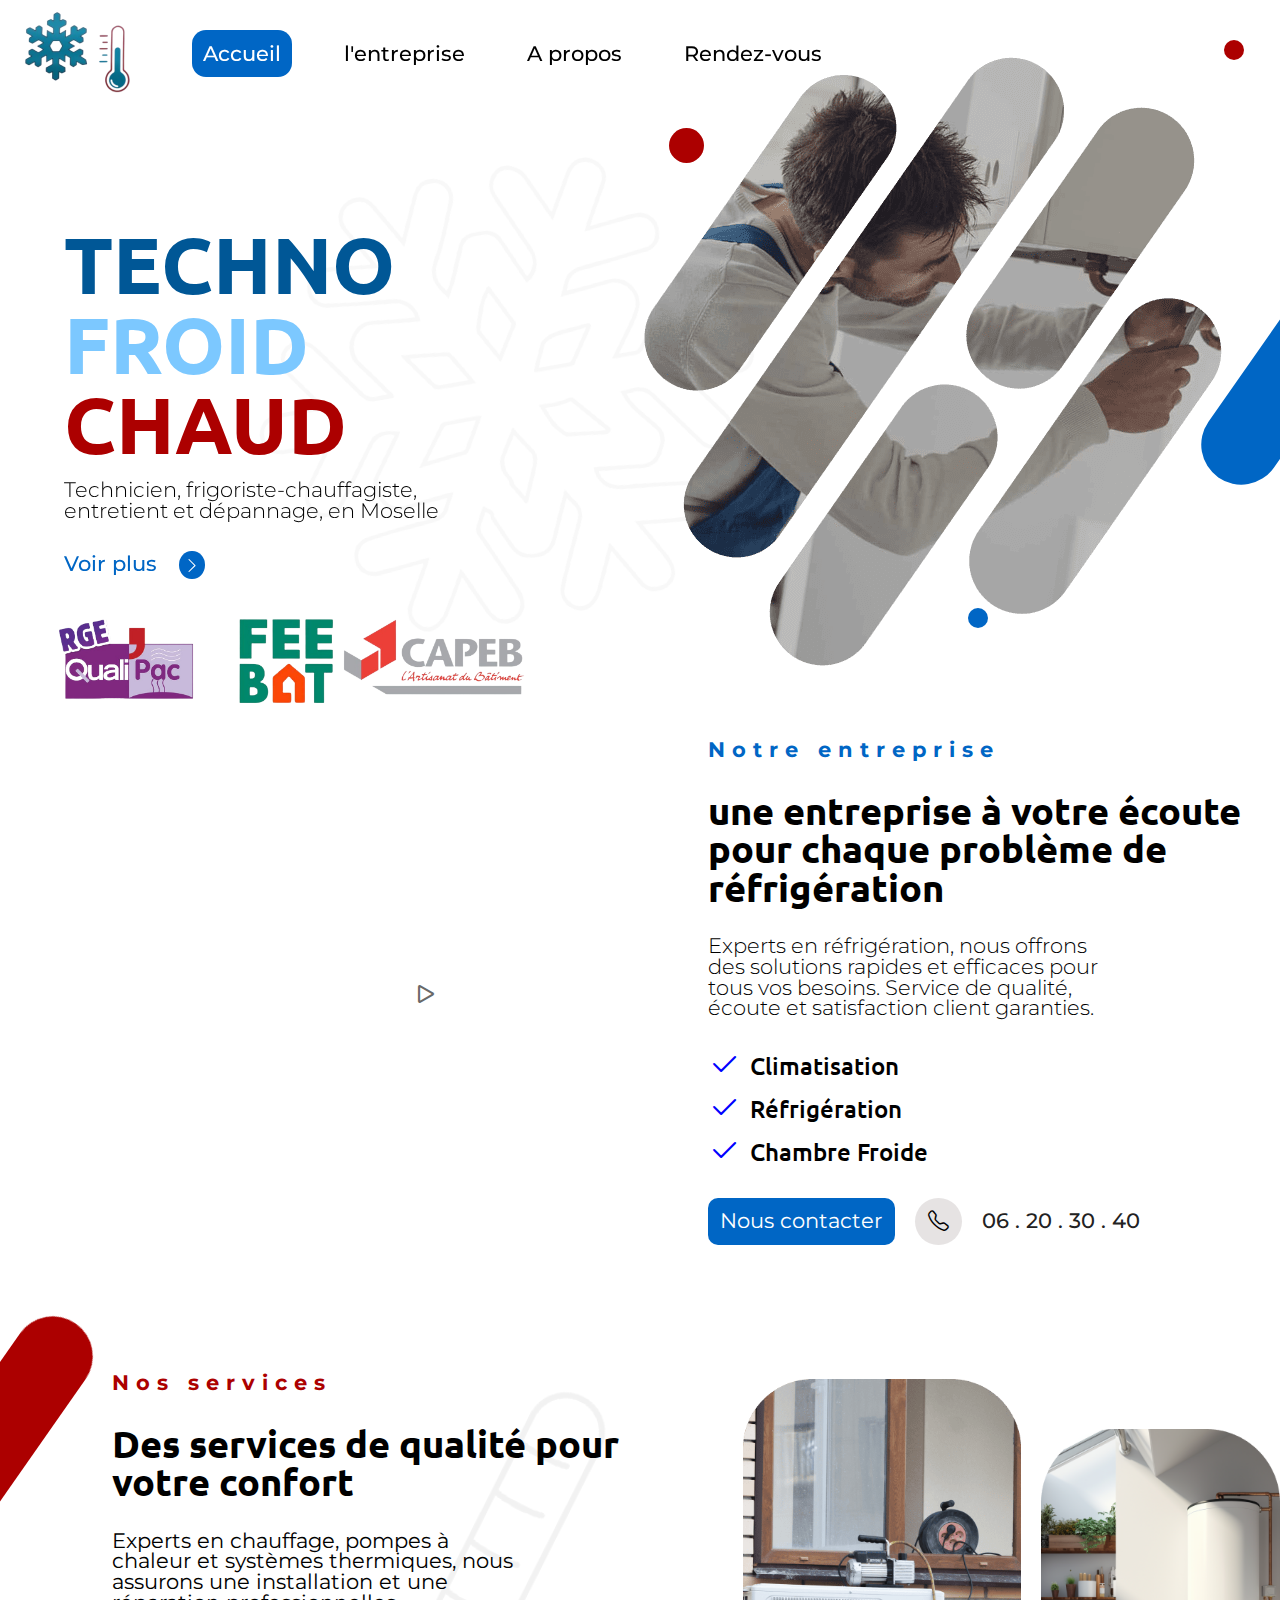
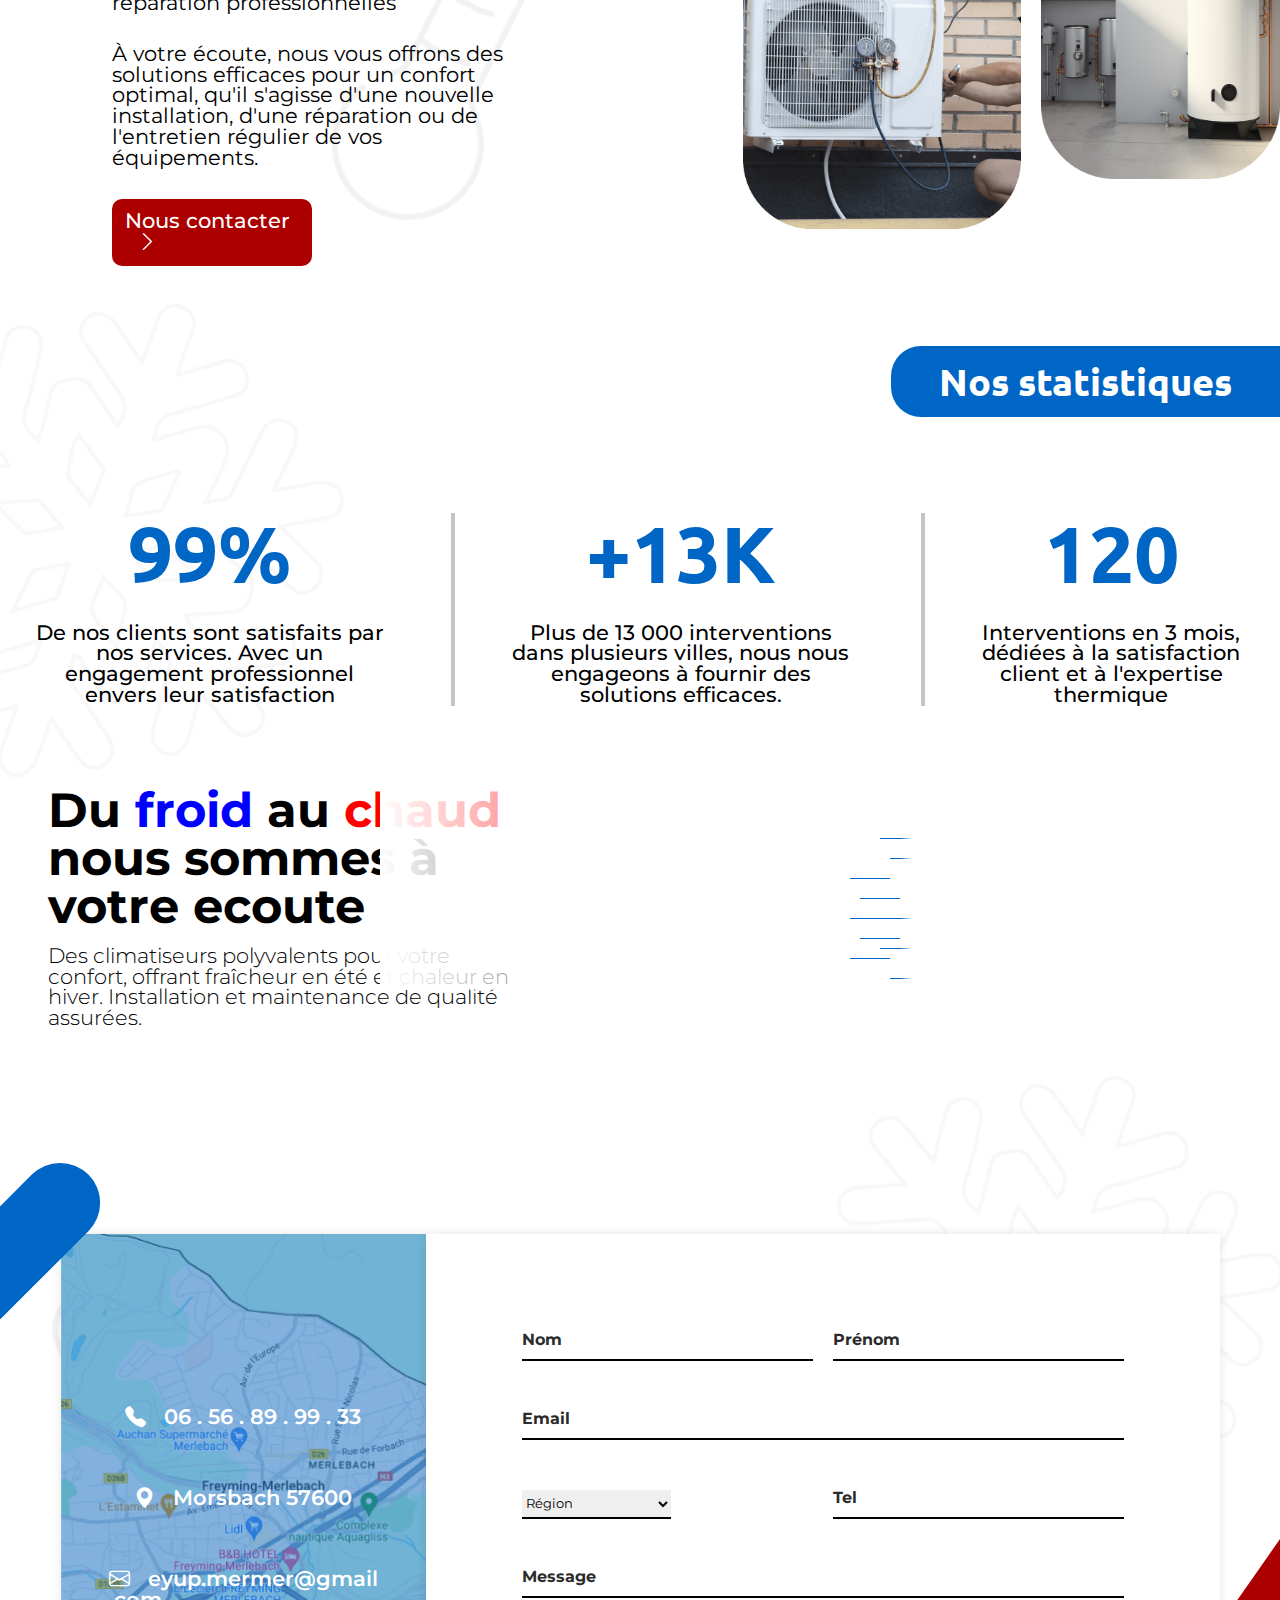
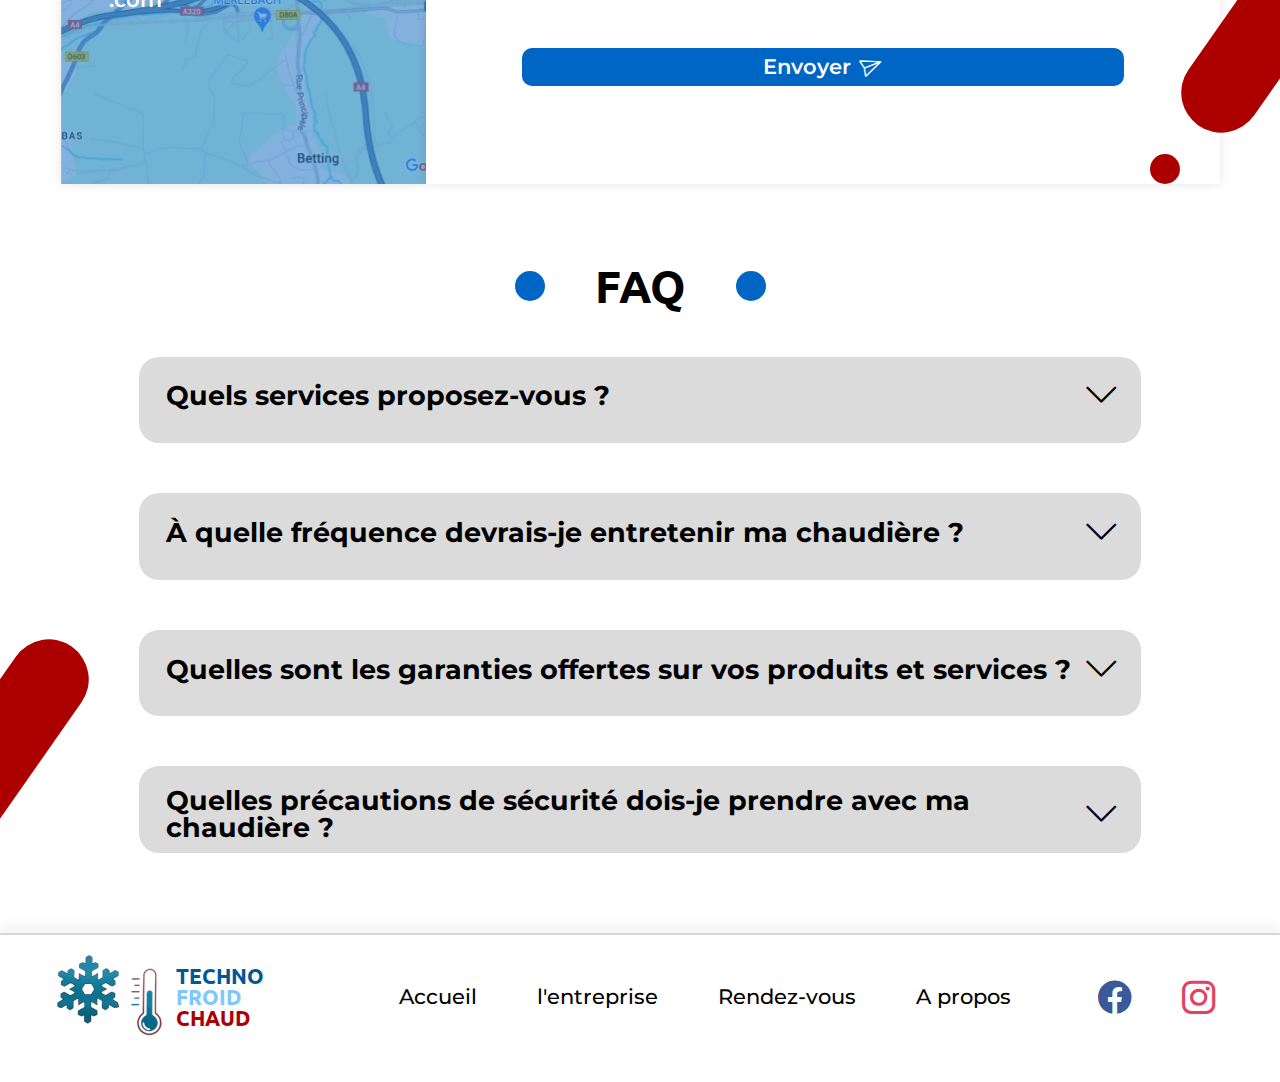
==== commit 5e70e63e: "ajout du menu correct et du responsive sous ecran plus grand" ====
--- a/index.html
+++ b/index.html
@@ -29,10 +29,10 @@
         <nav class="row pdl-1 pdt-05 navpc">
             <img src="./images/logo.png" alt="logo">
             <ul class="row gap-40 jc-c ai-c ml-3 navbar">
-                <li><a href="#accueil" class="nav_id">Accueil</a></li>
+                <li><a href="#accueil">Accueil</a></li>
                 <li><a href="#entreprise">l'entreprise</a></li>
+                <li><a href="#stat">A propos</a></li>
                 <li><a href="#rdv">Rendez-vous</a></li>
-                <li><a href="#stat">A propos</a></li>
             </ul>
         </nav>
         <nav class="row jc-spb ml-1 mt-05 navbar-phone z-3">
--- a/assets/styles.css
+++ b/assets/styles.css
@@ -14,11 +14,11 @@
     top: 0;
     z-index: 9999999999999999999;
     transition: all 0.2s ease;
+    width: 100%;
 }
 
 .navbg-scroll{
     background-color: #ffffff;
-    width: 100%;
     transition: all 0.2s ease;
     box-shadow: 0px 0px 10px rgba(0, 0, 0, 0.1);
 }
@@ -33,6 +33,8 @@
     padding: 0.7rem;
     font-size: 1.3rem;
     font-weight: 500;
+    border-radius: 14px;
+    transition: all 0.5s ease;
 }
 
 .navbar-phone {
@@ -51,6 +53,7 @@
     color: white !important;
     background-color: #0066C5;
     border-radius: 14px;
+    transition: all 0.5s ease;
 }
 
 .point-red{
@@ -1572,3 +1575,72 @@
     
 }
 
+@media screen and (min-width: 1700px){
+    .personnage{
+        height: 800px;
+        margin-right: 4rem;
+    }
+
+    .red1{
+        right: 676px;
+    }
+
+    .f1{
+        right: 606px;
+    }
+
+}
+
+@media screen and (min-width: 1800px){
+    .personnage{
+        height: 850px;
+        margin-right: 6rem;
+    }
+
+    .red1{
+        right: 776px;
+    }
+
+    .red2 {
+        right: 121px;
+        top: 77px;
+        height: 30px;
+        width: 30px;
+    }
+
+    .f1{
+        height: 700px;
+        right: 756px;
+    }
+
+    .fondu2{
+        right: 324px;
+    }
+
+    .blue1 {
+        right: 233px;
+        top: 608px;
+        height: 30px;
+        width: 30px;
+    }
+
+    
+    @keyframes trait {
+        0%{
+            opacity: 1;
+            right: 324px;
+        }
+    
+        99%{
+            right: 800px;
+        }
+    
+        100%{
+            opacity: 0;
+            right: 324px;
+        }
+        
+    }
+
+
+}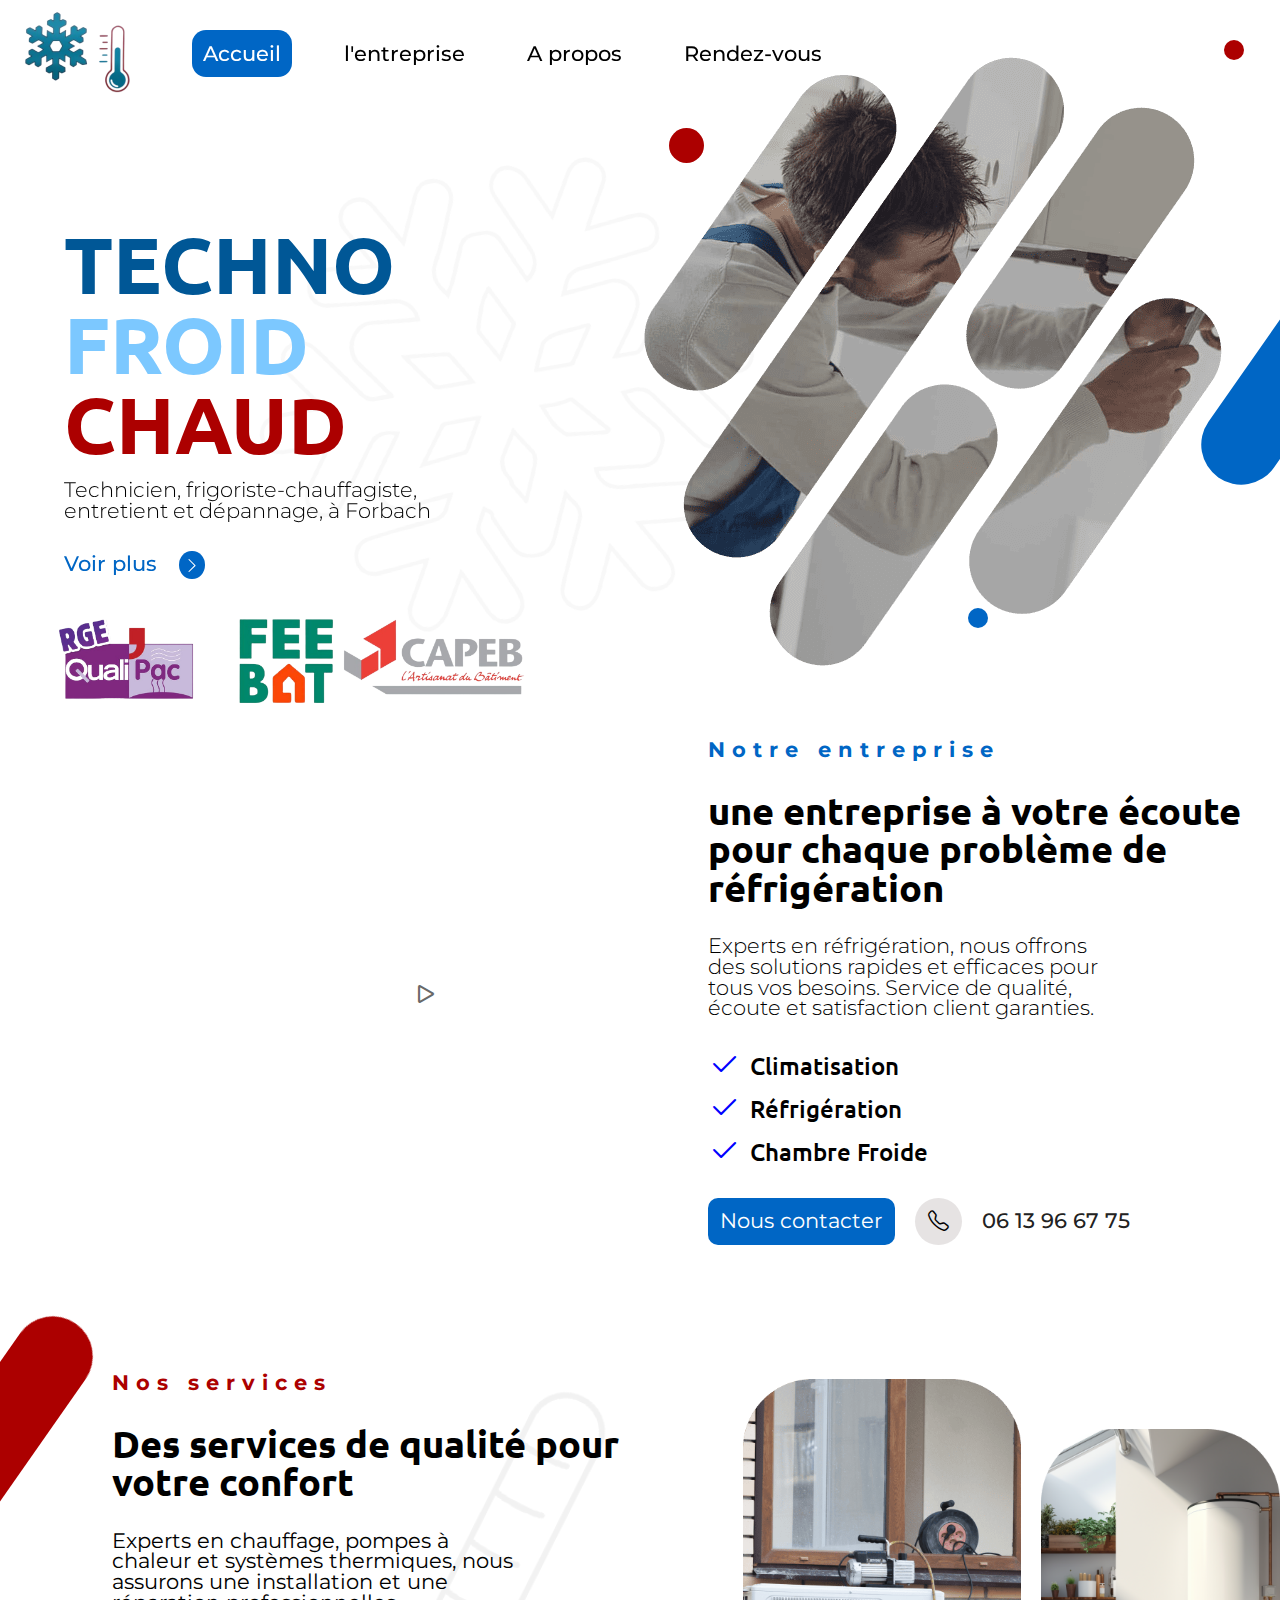
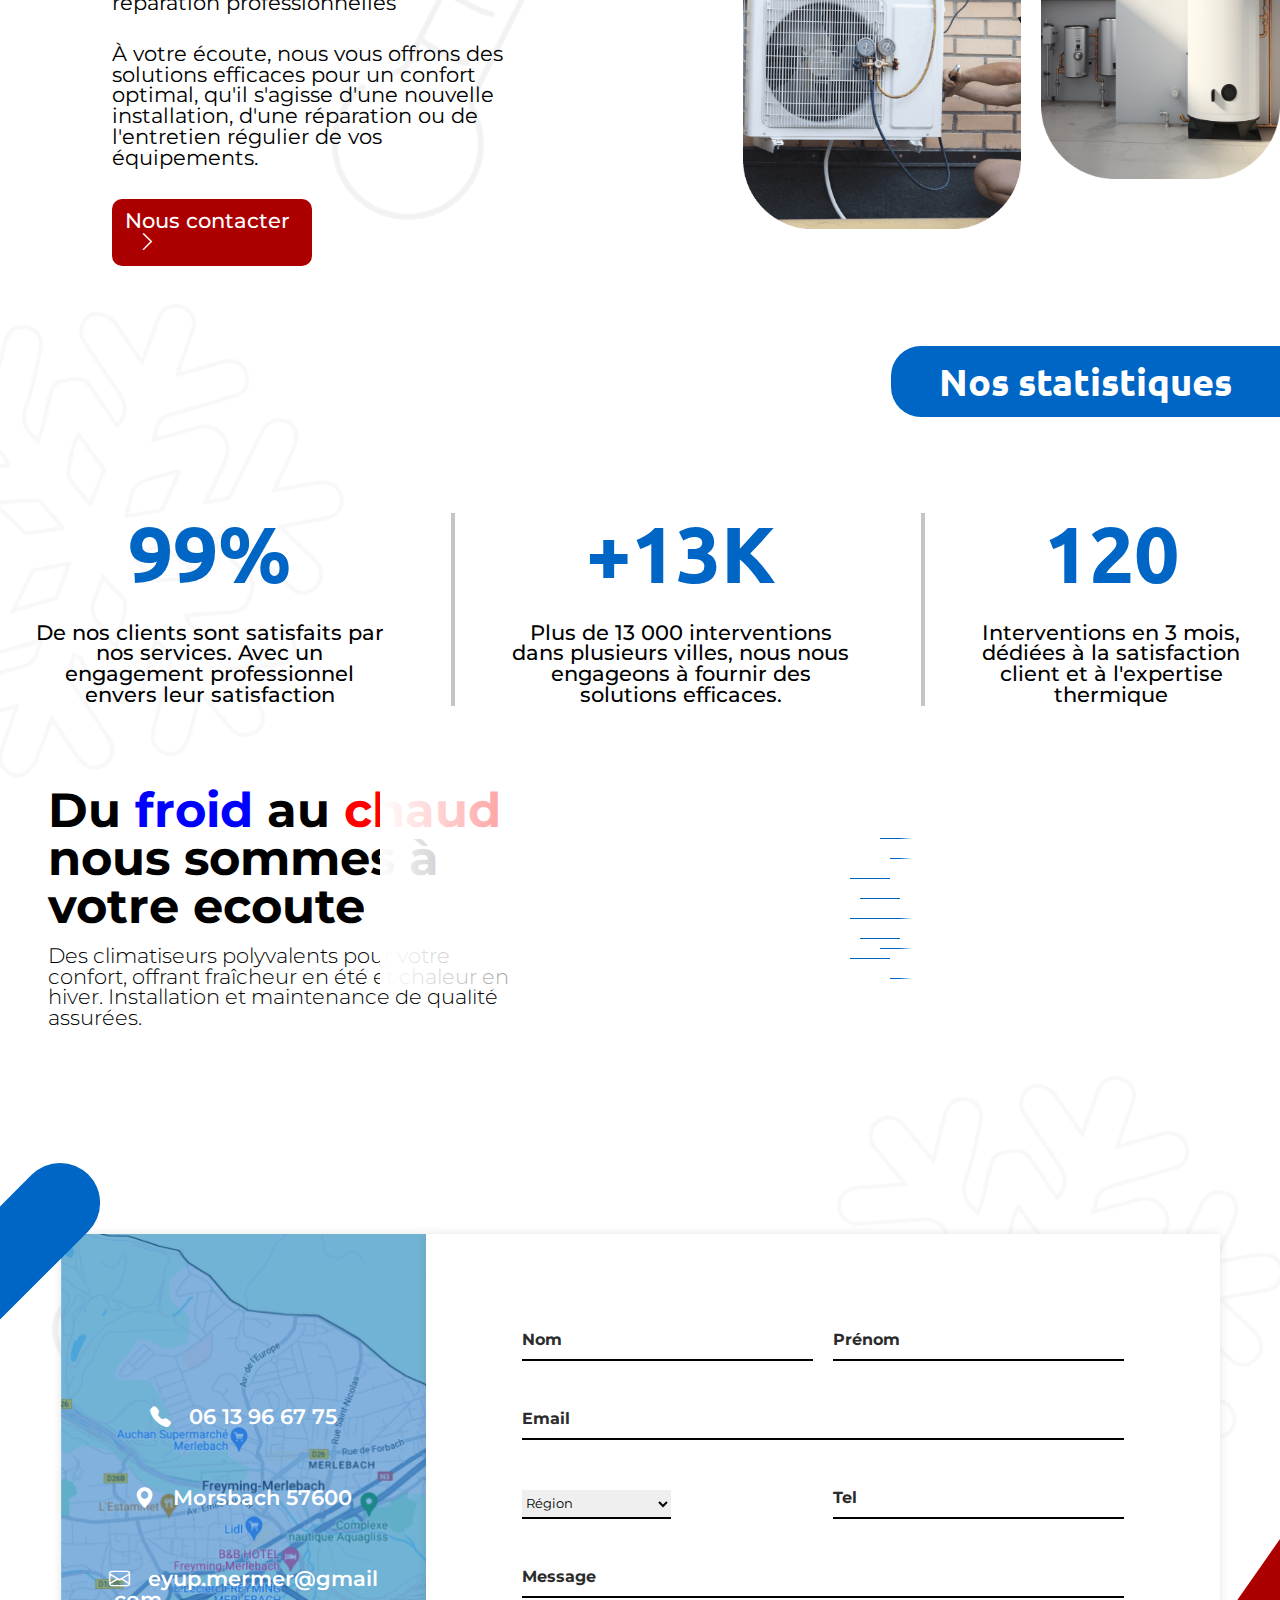
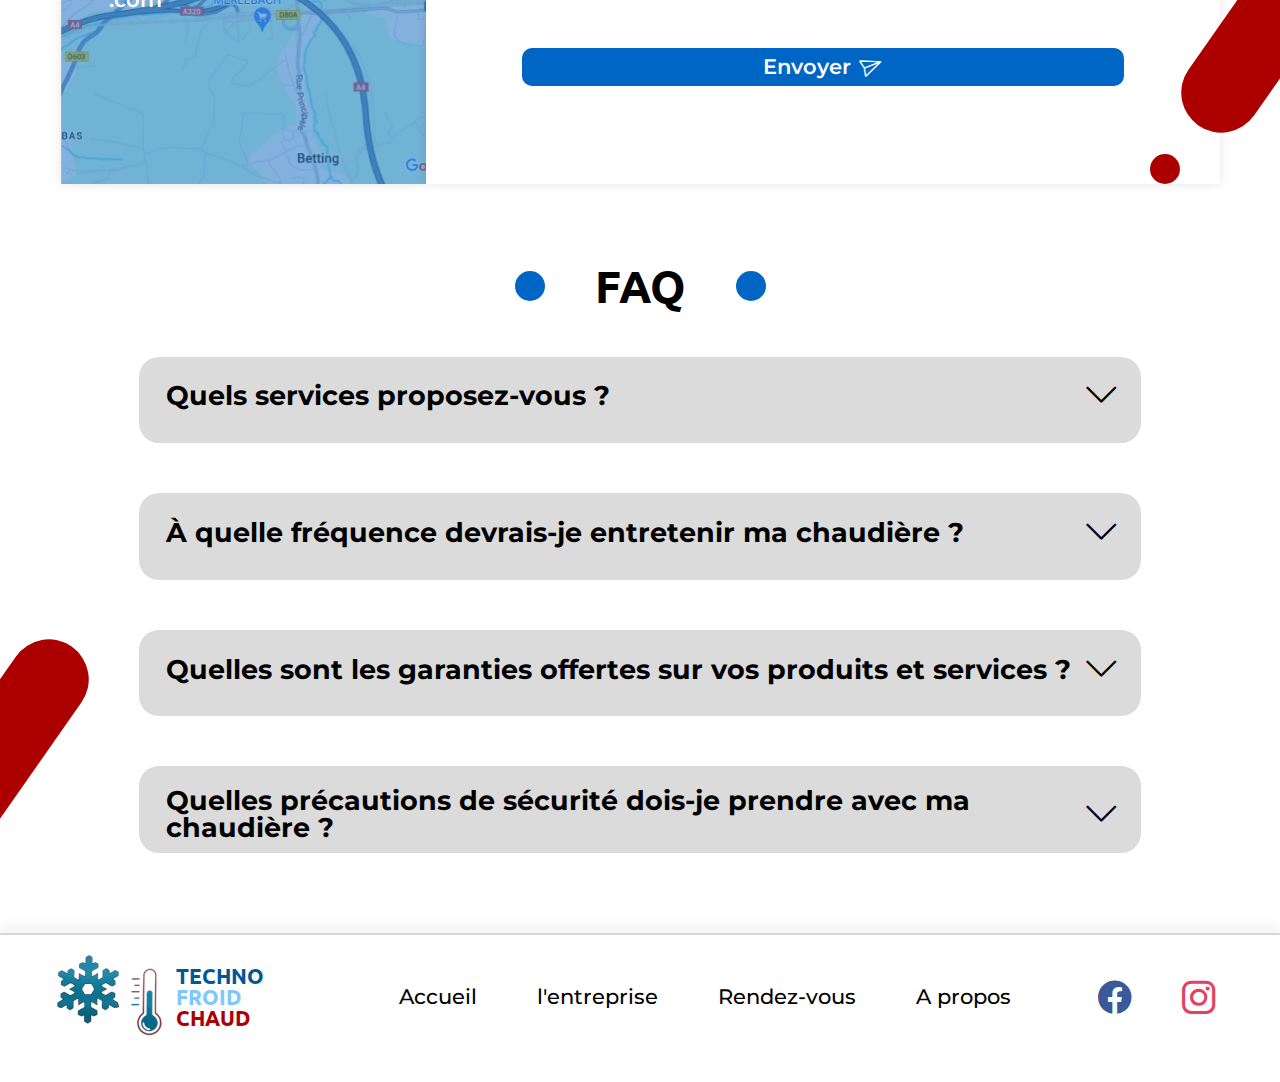
==== commit dd27b985: "SEO" ====
--- a/index.html
+++ b/index.html
@@ -4,13 +4,12 @@
 <head>
     <meta charset="UTF-8">
    <meta name="viewport" content="width=device-width, initial-scale=1.0"> 
-    <meta name="description"
-        content="Techno Froid Chaud - Experts en climatisation, chauffage et réfrigération en Moselle. Installation, maintenance et réparation de systèmes de chauffage et de climatisation pour un confort optimal toute l'année. Contactez-nous pour un devis gratuit et des services personnalisés adaptés à vos besoins.">
-    <link rel="icon" href="./images/icon.ico">
-    <link rel="apple-touch-icon" sizes="180x180" href="./images/logo.png">
-    <link rel="icon" type="image/png" sizes="32x32" href="./images/logo.png">
-    <link rel="icon" type="image/png" sizes="16x16" href="./images/logo.png">
-    <link rel="manifest" href="/site.webmanifest">
+   <meta name="description" content="Techno Froid Chaud à Forbach : Experts en climatisation, chauffage et réfrigération. Installation, entretien et réparation pour un confort optimal toute l'année. Devis gratuit et services personnalisés.">
+    <link rel="icon" href="./images/ico2.ico">
+    <link rel="apple-touch-icon" sizes="180x180" href="./images/ico2.png">
+    <link rel="icon" type="image/png" sizes="32x32" href="./images/ico2.png">
+    <link rel="icon" type="image/png" sizes="16x16" href="./images/ico2.png">
+    <link rel="manifest" href="/site.manifest">
     <link rel="stylesheet" href="./assets/utils.css">
     <link rel="stylesheet" href="./assets/reset.css">
     <link rel="stylesheet" href="./assets/styles.css">
@@ -66,7 +65,7 @@
             <h4 class="subtitle mt-1 fs3">
                 Technicien, frigoriste-chauffagiste,
                 <br>
-                entretient et dépannage, en Moselle
+                entretient et dépannage, à Forbach
             </h4>
             <div class="row ai-c mt-2">
                 <a href="#" class="more fs2">Voir plus <i class="bi bi-chevron-right cheveron"></i></a>
@@ -111,9 +110,9 @@
                 </div>
             </div>
             <div class="row ai-c gap-20">
-                <a href="#" class="cold-btn">Nous contacter</a>
+                <a href="#rdv" class="cold-btn">Nous contacter</a>
                 <i class="bi bi-telephone cold-phone"></i>
-                <a href="tel:06203040" class="cold-phone-number fs1-5">06 . 20 . 30 . 40</a>
+                <a href="tel:06203040" class="cold-phone-number fs1-5">06 13 96 67 75</a>
             </div>
         </div>
     </section>
@@ -130,7 +129,7 @@
             <p class="hot-p">
                 À votre écoute, nous vous offrons des solutions efficaces pour un confort optimal, qu'il s'agisse d'une nouvelle installation, d'une réparation ou de l'entretien régulier de vos équipements.
             </p>
-            <a class="hot-btn">Nous contacter &nbsp; <i class="bi bi-chevron-right"></i></a>
+            <a class="hot-btn" href="#rdv">Nous contacter &nbsp; <i class="bi bi-chevron-right"></i></a>
         </div>
         <div class="row jc-c ai-c gap-20">
             <span class="point-red red5" data-aos="fade-right"></span>
@@ -217,7 +216,7 @@
         <h2 class="text-c fs3 mb-3 montserrat bold title-contact" data-aos="fade-up">Nous contacter ?</h2>
         <div class="row jc-c ai-c z-5">
             <div class="col gap-60 info-carte ai-c jc-c">
-                <p><i class="bi bi-telephone-fill"></i> &nbsp; 06 . 56 . 89 . 99 . 33</p>
+                <p><i class="bi bi-telephone-fill"></i> &nbsp; 06 13 96 67 75</p>
                 <p><i class="bi bi-geo-alt-fill"></i> &nbsp; Morsbach 57600</p>
                 <p><i class="bi bi-envelope"></i> &nbsp; eyup.mermer@gmail<br>.com</p>
             </div>
@@ -240,9 +239,10 @@
                     <div class="row jc-b gap-20">
                         <select name="region" class="form-test2" required>
                             <option value="" disabled selected class="defaultselec">Région</option>
-                            <option value="Forbach">Moselle</option>
-                            <option value="Metz">Alsace</option>
+                            <option value="Moselle">Moselle</option>
+                            <option value="Alsace">Alsace</option>
                             <option value="Meurthe">Meurthe-et-Moselle</option>
+                            <option value="Meuse">Meuse</option>
                         </select>
                         <div class="col relative">
                             <input type="tel" name="tel" id="tel" placeholder="Téléphone" class="form-test" maxlength="20">
